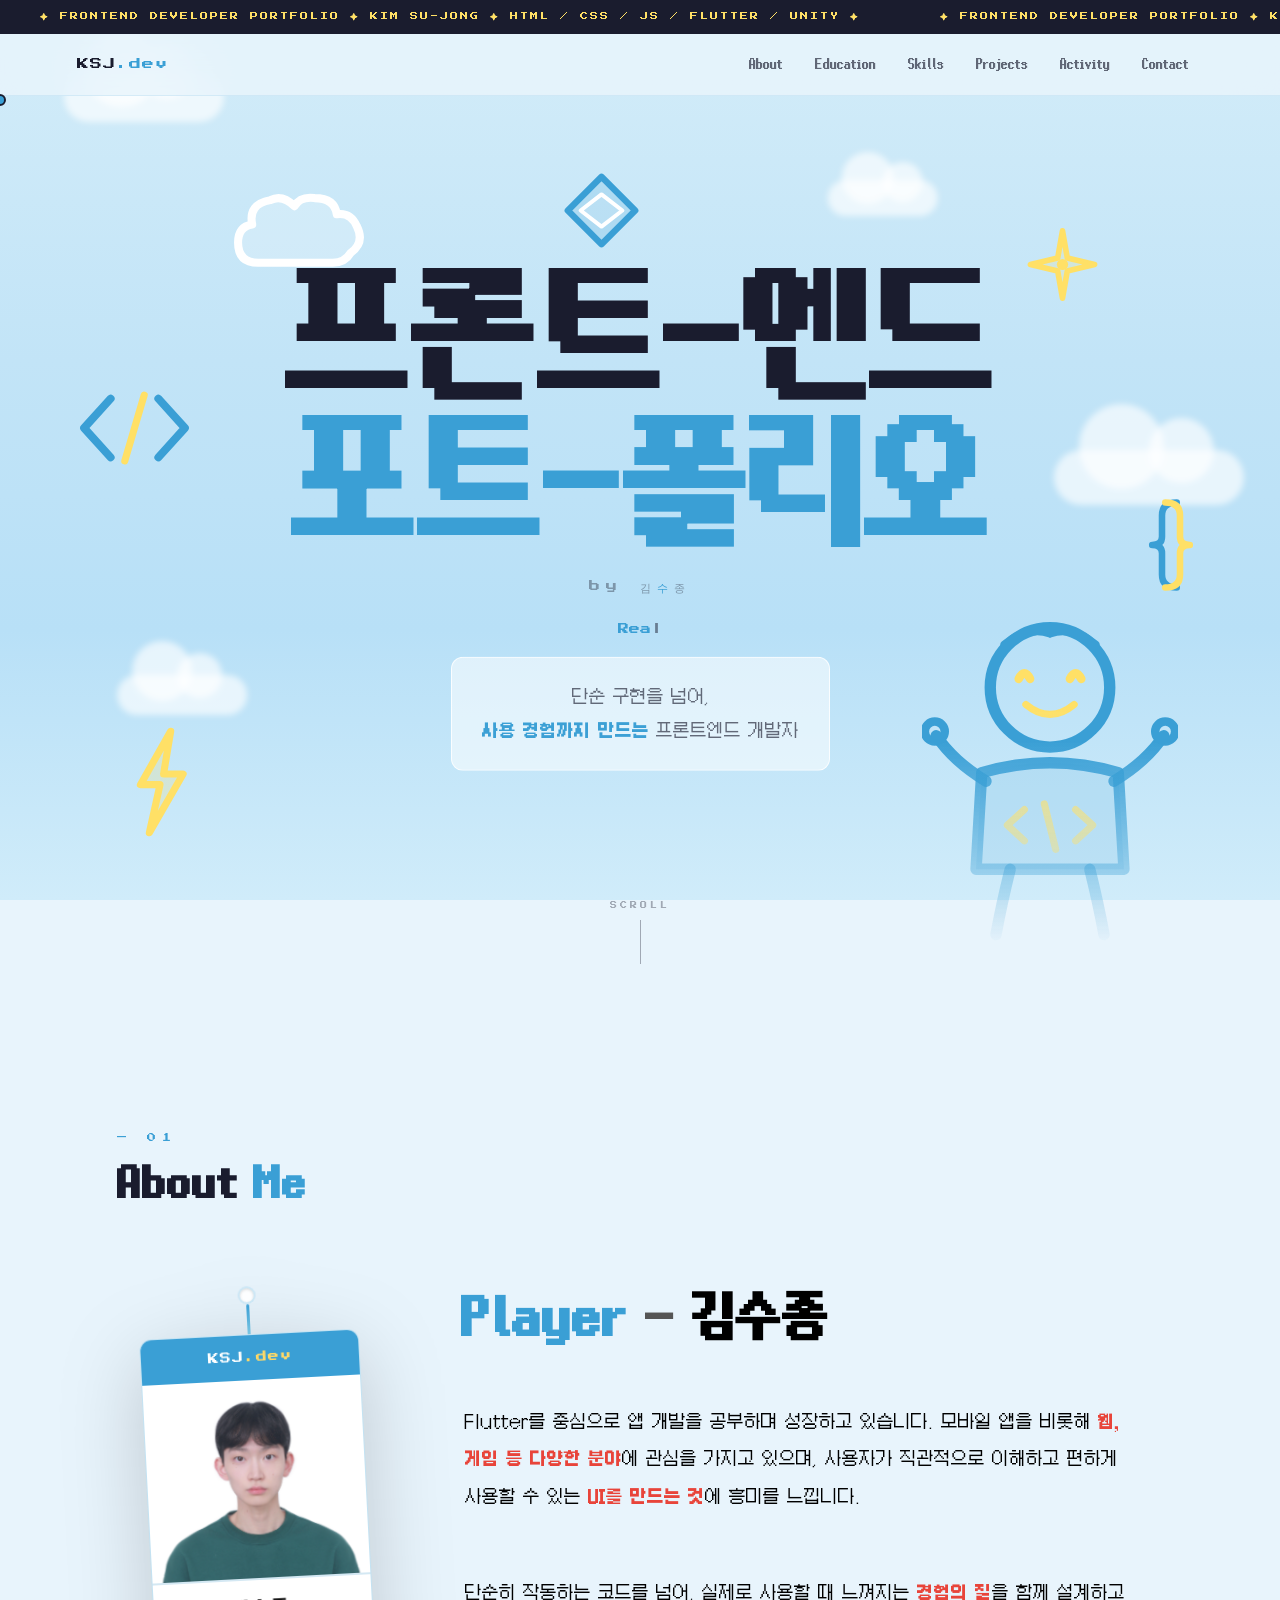
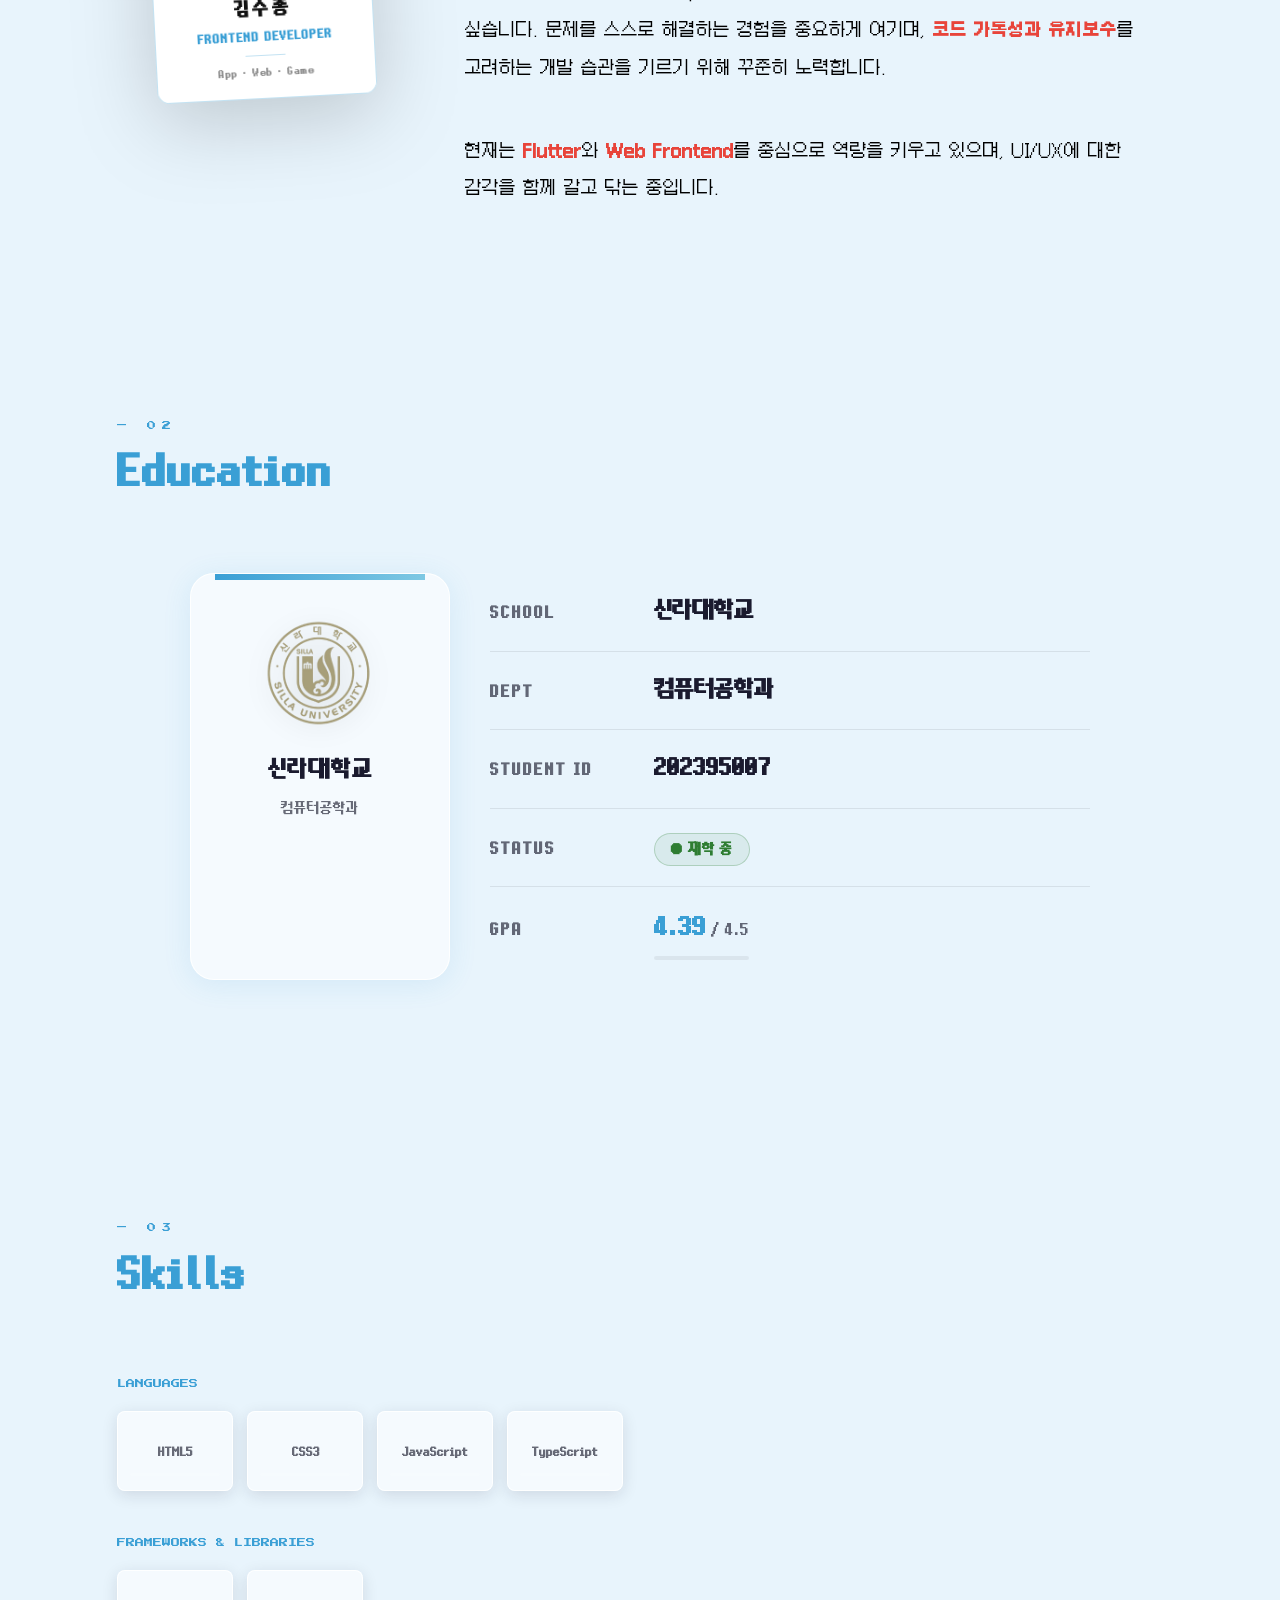
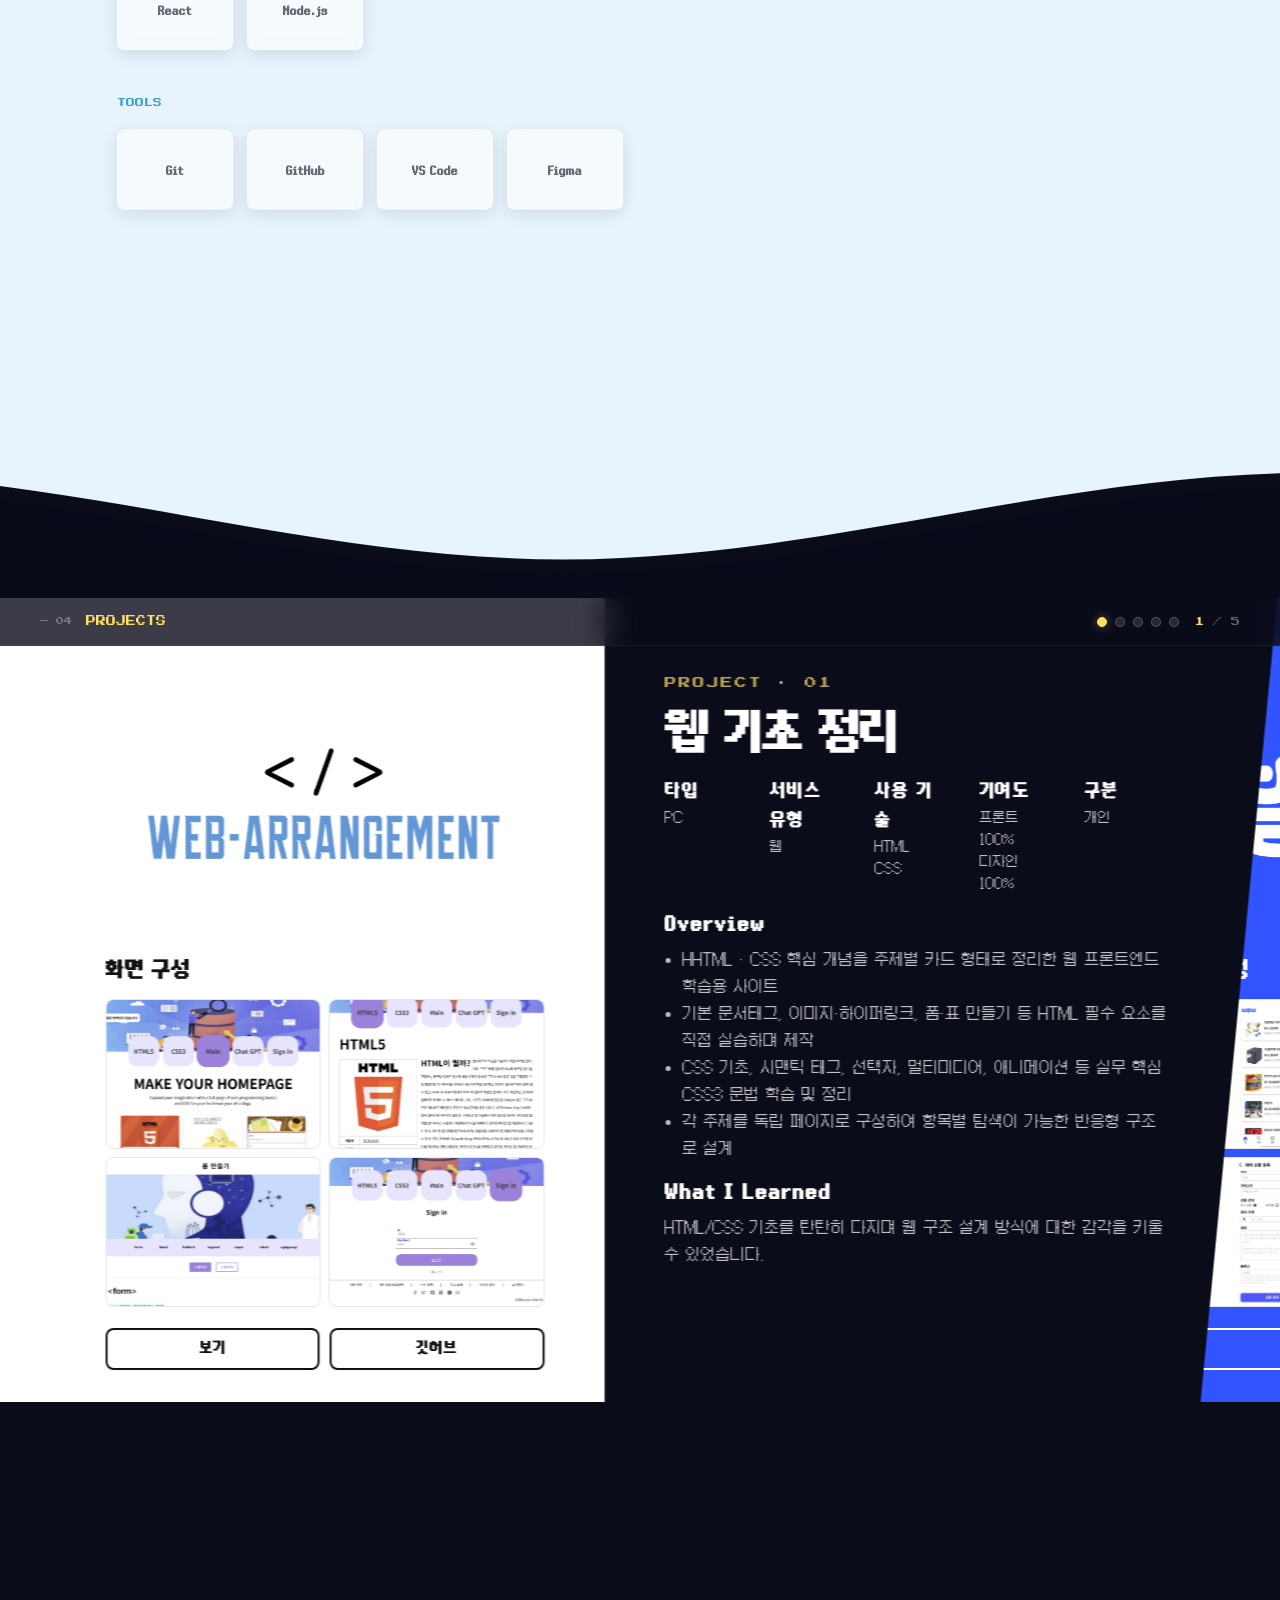
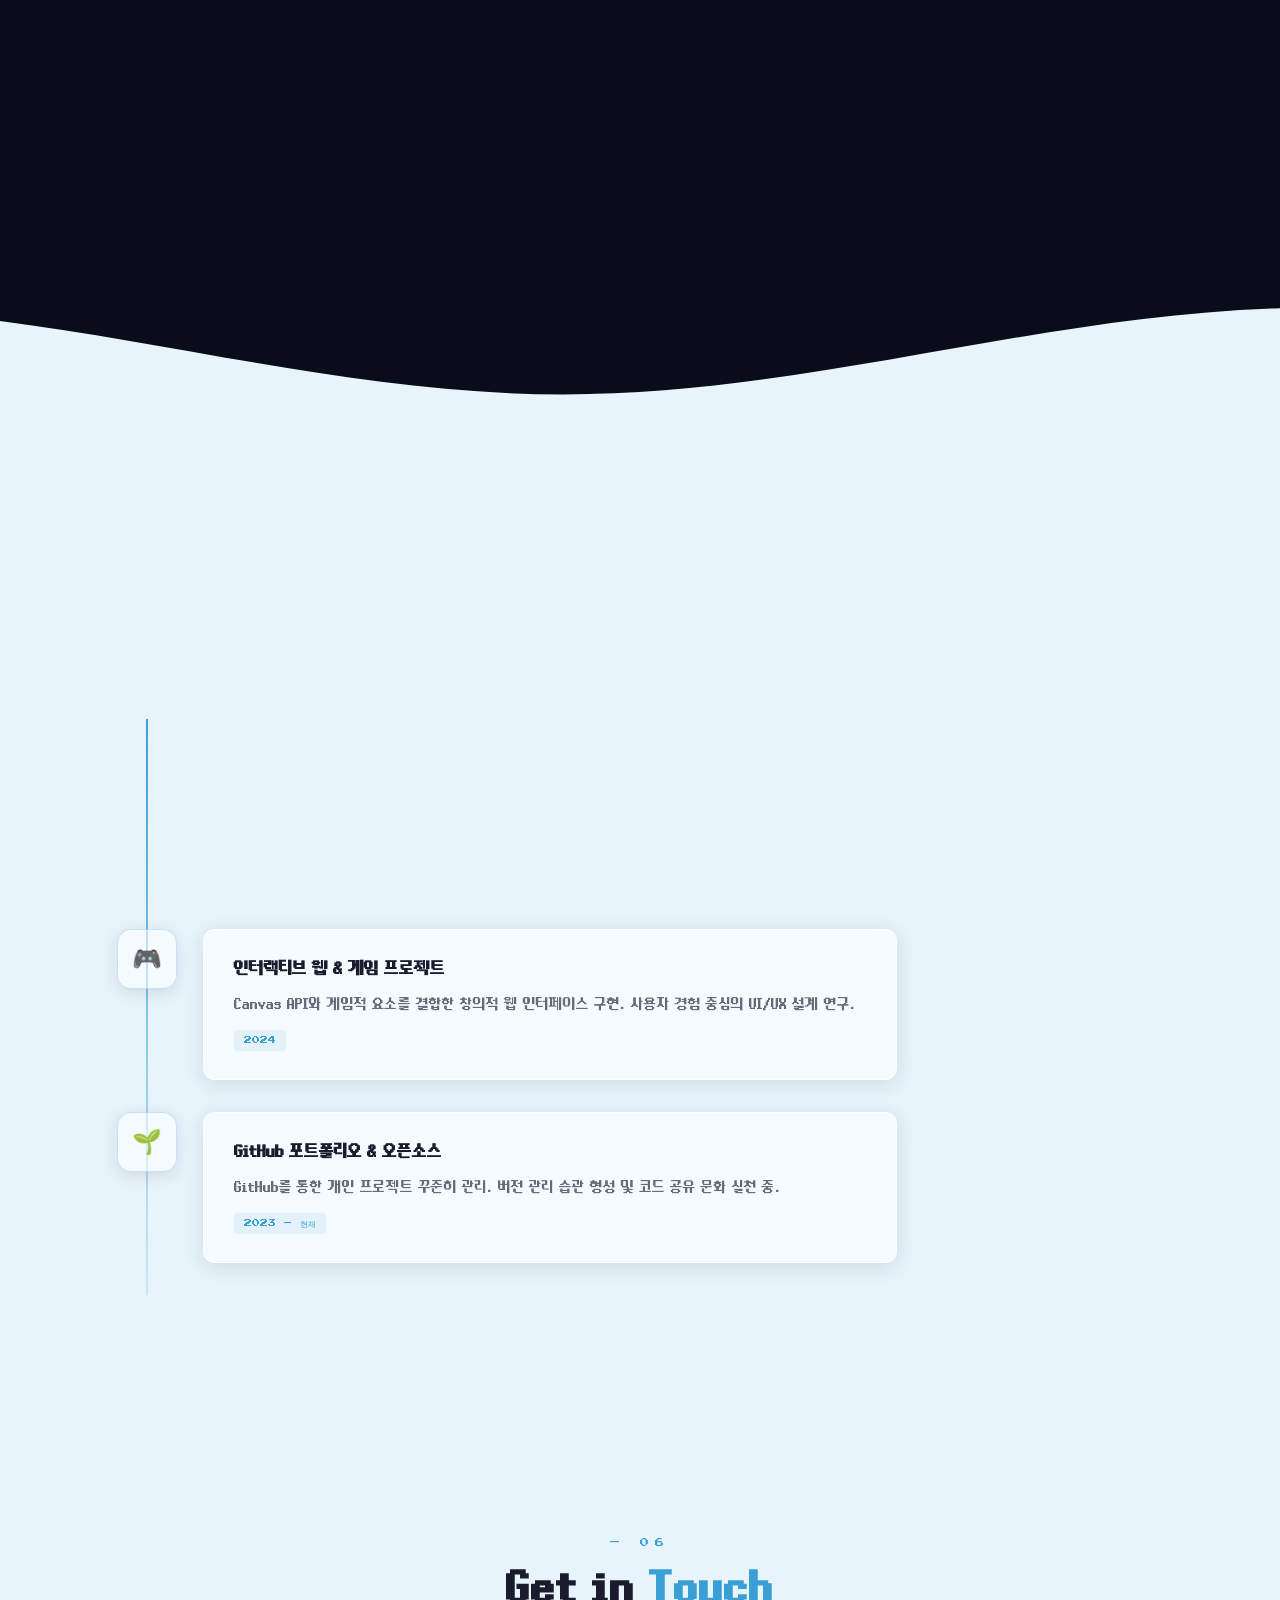
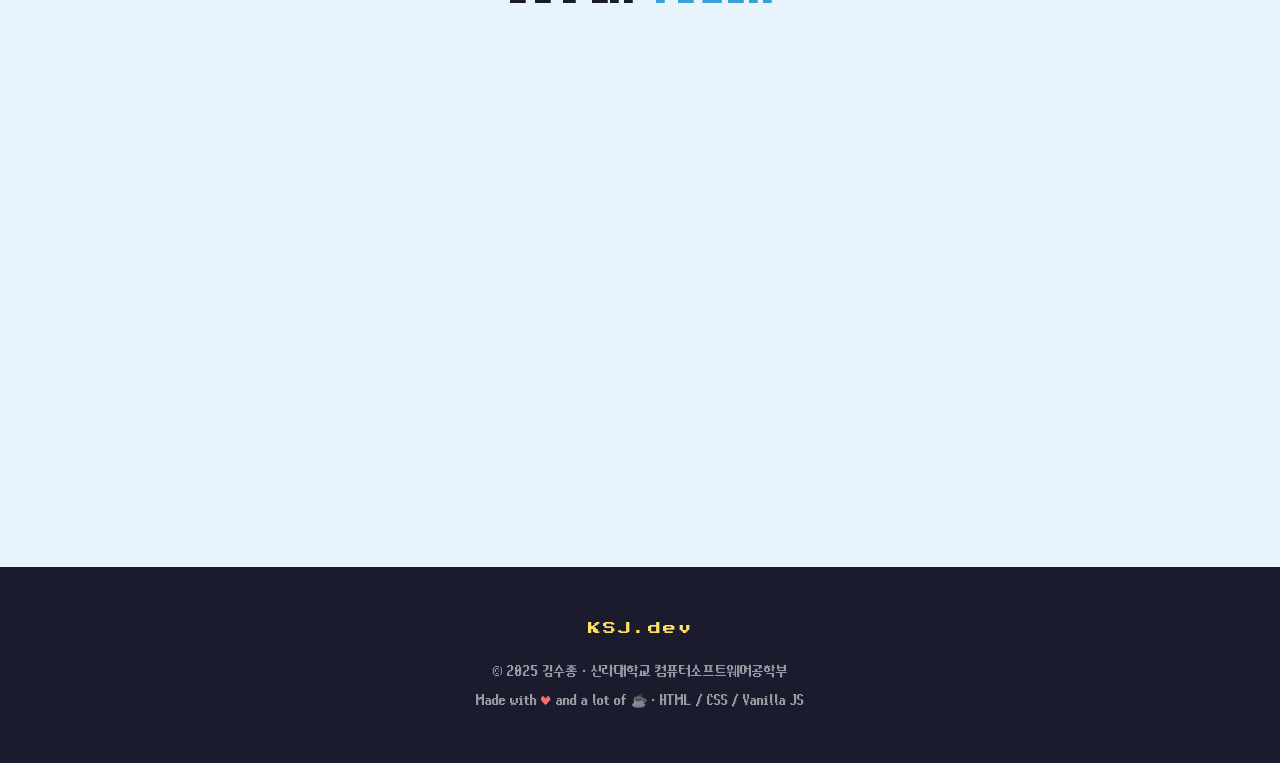
==== index.html @ f02e299d "[Fix] index.html이 파일 안에 있어서 링크로 안 들어가지던거 수정" ====
<!DOCTYPE html>
<html lang="ko">
<head>
  <meta charset="UTF-8">
  <meta name="viewport" content="width=device-width, initial-scale=1.0">
  <title>김수종 | Frontend Developer</title>
  <meta name="description" content="프론트엔드 개발자 김수종의 포트폴리오입니다.">
  <link rel="preconnect" href="https://fonts.googleapis.com">
  <link rel="preconnect" href="https://fonts.gstatic.com" crossorigin>
  <link href="https://fonts.googleapis.com/css2?family=Press+Start+2P&family=Noto+Sans+KR:wght@300;400;500;600;700&display=swap" rel="stylesheet">
  <link rel="stylesheet" href="https://cdn.jsdelivr.net/gh/devicons/devicon@v2.15.1/devicon.min.css">
  <link rel="stylesheet" href="../CSS/style.css">
</head>
<body>

<!-- Scroll progress bar -->
<div id="scroll-progress"></div>
<div id="cursor"></div>

<div class="sky-bg"></div>
<div class="clouds-layer">
  <div class="cloud c1" id="cl1"></div>
  <div class="cloud c2" id="cl2"></div>
  <div class="cloud c3" id="cl3"></div>
  <div class="cloud c4" id="cl4"></div>
</div>
<!-- 배경 전환 오버레이 : bgTransition.js 가 opacity 제어 -->
<div id="bg-overlay"></div>

<!-- ══════════════ MARQUEE ══════════════ -->
<div class="marquee-wrap">
  <div class="marquee-track">
    <span>✦ FRONTEND DEVELOPER PORTFOLIO ✦ KIM SU-JONG ✦ HTML / CSS / JS / FLUTTER / UNITY ✦</span>
    <span>✦ FRONTEND DEVELOPER PORTFOLIO ✦ KIM SU-JONG ✦ HTML / CSS / JS / FLUTTER / UNITY ✦</span>
    <span>✦ FRONTEND DEVELOPER PORTFOLIO ✦ KIM SU-JONG ✦ HTML / CSS / JS / FLUTTER / UNITY ✦</span>
    <span>✦ FRONTEND DEVELOPER PORTFOLIO ✦ KIM SU-JONG ✦ HTML / CSS / JS / FLUTTER / UNITY ✦</span>
  </div>
</div>

<!-- ══════════════ NAV ══════════════ -->
<nav>
  <a href="#hero" class="nav-logo">KSJ<em>.dev</em></a>
  <button class="nav-toggle" aria-label="메뉴 열기">
    <span></span><span></span><span></span>
  </button>
  <ul class="nav-links">
    <li><a href="#about">About</a></li>
    <li><a href="#education">Education</a></li>
    <li><a href="#skills">Skills</a></li>
    <li><a href="#projects-zone">Projects</a></li>
    <li><a href="#activity">Activity</a></li>
    <li><a href="#contact">Contact</a></li>
  </ul>
</nav>

<!-- ══════════════ HERO ══════════════ -->
<section id="hero">
  <canvas id="hero-particles"></canvas>
  <!-- ── 데코 캐릭터 + 파티클 ── -->
  <div class="hero-deco" aria-hidden="true">
    <img class="hd-char"  src="../images/hero/deco-char.svg" alt="">
    <img class="hd-p hd-p1" src="../images/hero/deco-p1.svg" alt="">
    <img class="hd-p hd-p2" src="../images/hero/deco-p2.svg" alt="">
    <img class="hd-p hd-p3" src="../images/hero/deco-p3.svg" alt="">
    <img class="hd-p hd-p4" src="../images/hero/deco-p4.svg" alt="">
    <img class="hd-p hd-p5" src="../images/hero/deco-p5.svg" alt="">
    <img class="hd-p hd-p6" src="../images/hero/deco-p6.svg" alt="">
  </div>
  <div class="container">
    <div class="hero-inner">

      <h1 class="hero-name reveal">프론트–엔드<br><span class="accent">포트–폴리오</span></h1>
      <p class="hero-author">by 김<span class="accent">수</span>종</p>
      <div class="hero-typing-wrap reveal">
        <span id="typed-text"></span><span class="typed-cursor">|</span>
      </div>
      <div class="hero-quote reveal">
        단순 구현을 넘어,<br>
        <span class="hi">사용 경험까지 만드는</span> 프론트엔드 개발자
      </div>
    </div>
  </div>
  <div class="scroll-hint">
    <span>SCROLL</span>
    <div class="scroll-line"></div>
  </div>
</section>

<!-- ══════════════ ABOUT ══════════════ -->
<section id="about">
  <div class="container">
    <p class="sec-label reveal">— 01</p>
    <h2 class="sec-title reveal">About <span class="accent">Me</span></h2>

    <div class="about-layout">

      <!-- 왼쪽: 사진 (스크롤 무빙) -->
      <div class="about-photo-col">
        <div class="about-photo-mover">
          <!-- 사원증 뼱지 프레임 -->
          <div class="id-card">
            <div class="id-card-lanyard">
              <div class="id-card-hole"></div>
              <div class="id-card-string"></div>
            </div>
            <div class="id-card-body">
              <div class="id-card-logo">
                <span class="id-card-logo-text">KSJ<span>.dev</span></span>
              </div>
              <div class="id-card-photo">
                <img src="../images/HeadShot.png" alt="김수종 증명사진" />
              </div>
              <div class="id-card-info">
                <p class="id-card-name">김수종</p>
                <p class="id-card-role">Frontend Developer</p>
                <div class="id-card-divider"></div>
                <p class="id-card-dept">App · Web · Game</p>
              </div>
            </div>
          </div>
        </div>
      </div>

      <!-- 오른쪽: 본문 -->
      <div class="about-content-col">

        <!-- Player 헤더 -->
        <h3 class="about-player-header reveal">
          <span class="about-player-blue">Player</span>
          <span class="about-player-sep"> - </span>
          <span class="about-player-name">김수종</span>
        </h3>

        <!-- 본문 블록들 -->
        <div class="about-block ab-b1 reveal">
          <p>Flutter를 중심으로 앱 개발을 공부하며 성장하고 있습니다.
          모바일 앱을 비롯해 <strong>웹, 게임 등 다양한 분야</strong>에
          관심을 가지고 있으며, 사용자가 직관적으로 이해하고
          편하게 사용할 수 있는 <strong>UI를 만드는 것</strong>에
          흥미를 느낍니다.</p>
        </div>

        <div class="about-block ab-b2 reveal">
          <p>단순히 작동하는 코드를 넘어,
          실제로 사용할 때 느껴지는 <strong>경험의 질</strong>을
          함께 설계하고 싶습니다. 문제를 스스로 해결하는 경험을
          중요하게 여기며, <strong>코드 가독성과 유지보수</strong>를
          고려하는 개발 습관을 기르기 위해 꾸준히 노력합니다.</p>
        </div>

        <div class="about-block ab-b3 reveal">
          <p>현재는 <strong>Flutter</strong>와 <strong>Web Frontend</strong>를
          중심으로 역량을 키우고 있으며,
          UI/UX에 대한 감각을 함께 갈고 닦는 중입니다.</p>
        </div>

      </div>

    </div><!-- /.about-layout -->

  </div>
</section>

<!-- ══════════════ EDUCATION ══════════════ -->
<section id="education">
  <div class="container">
    <p class="sec-label reveal">— 02</p>
    <h2 class="sec-title reveal"><span class="accent">Education</span></h2>

    <div class="edu-layout">
      <!-- 좌측: 학교 로고 박스 -->
      <div class="edu-logo-box">
        <img src="../images/sillaUniv.png" alt="신라대학교 로고" class="edu-logo-img" />
        <p class="edu-logo-name">신라대학교</p>
        <p class="edu-logo-dept">컴퓨터공학과</p>
      </div>

      <!-- 우측: 정보 행 -->
      <div class="edu-info-rows">
        <div class="edu-row">
          <span class="edu-row-label">SCHOOL</span>
          <span class="edu-row-value">신라대학교</span>
        </div>
        <div class="edu-row">
          <span class="edu-row-label">DEPT</span>
          <span class="edu-row-value">컴퓨터공학과</span>
        </div>
        <div class="edu-row">
          <span class="edu-row-label">STUDENT ID</span>
          <span class="edu-row-value">202395007</span>
        </div>
        <div class="edu-row">
          <span class="edu-row-label">STATUS</span>
          <span class="edu-row-value"><span class="edu-pill">● 재학 중</span></span>
        </div>
        <div class="edu-row">
          <span class="edu-row-label">GPA</span>
          <span class="edu-row-value">
            <strong class="edu-gpa-num">4.39</strong><span class="edu-gpa-max"> / 4.5</span>
            <div class="edu-gpa-bar"><div class="edu-gpa-fill"></div></div>
          </span>
        </div>
      </div>
    </div>

  </div>
</section>

<!-- ══════════════ SKILLS ══════════════ -->
<section id="skills">
  <div class="container">
    <p class="sec-label reveal">— 03</p>
    <h2 class="sec-title reveal"><span class="accent">Skills</span></h2>

    <div class="skill-group reveal">
      <div class="group-label">LANGUAGES</div>
      <div class="skill-row">
        <div class="sk">
          <div class="sk-tip">상급</div>
          <i class="devicon-html5-plain colored"></i>
          <span class="sk-name">HTML5</span>
          <div class="sk-bar"><div class="sk-fill" data-level="90"></div></div>
        </div>
        <div class="sk">
          <div class="sk-tip">상급</div>
          <i class="devicon-css3-plain colored"></i>
          <span class="sk-name">CSS3</span>
          <div class="sk-bar"><div class="sk-fill" data-level="85"></div></div>
        </div>
        <div class="sk">
          <div class="sk-tip">중급</div>
          <i class="devicon-javascript-plain colored"></i>
          <span class="sk-name">JavaScript</span>
          <div class="sk-bar"><div class="sk-fill" data-level="70"></div></div>
        </div>
        <div class="sk">
          <div class="sk-tip">입문</div>
          <i class="devicon-typescript-plain colored"></i>
          <span class="sk-name">TypeScript</span>
          <div class="sk-bar"><div class="sk-fill" data-level="35"></div></div>
        </div>
      </div>
    </div>

    <div class="skill-group reveal">
      <div class="group-label">FRAMEWORKS &amp; LIBRARIES</div>
      <div class="skill-row">
        <div class="sk">
          <div class="sk-tip">중급</div>
          <i class="devicon-react-original colored"></i>
          <span class="sk-name">React</span>
          <div class="sk-bar"><div class="sk-fill" data-level="65"></div></div>
        </div>
        <div class="sk">
          <div class="sk-tip">입문</div>
          <i class="devicon-nodejs-plain colored"></i>
          <span class="sk-name">Node.js</span>
          <div class="sk-bar"><div class="sk-fill" data-level="40"></div></div>
        </div>
      </div>
    </div>

    <div class="skill-group reveal">
      <div class="group-label">TOOLS</div>
      <div class="skill-row">
        <div class="sk">
          <div class="sk-tip">중급</div>
          <i class="devicon-git-plain colored"></i>
          <span class="sk-name">Git</span>
          <div class="sk-bar"><div class="sk-fill" data-level="70"></div></div>
        </div>
        <div class="sk">
          <div class="sk-tip">중급</div>
          <i class="devicon-github-original"></i>
          <span class="sk-name">GitHub</span>
          <div class="sk-bar"><div class="sk-fill" data-level="70"></div></div>
        </div>
        <div class="sk">
          <div class="sk-tip">중급</div>
          <i class="devicon-vscode-plain colored"></i>
          <span class="sk-name">VS Code</span>
          <div class="sk-bar"><div class="sk-fill" data-level="80"></div></div>
        </div>
        <div class="sk">
          <div class="sk-tip">입문</div>
          <i class="devicon-figma-plain colored"></i>
          <span class="sk-name">Figma</span>
          <div class="sk-bar"><div class="sk-fill" data-level="35"></div></div>
        </div>
      </div>
    </div>
    <p class="skill-note reveal">※ 아이콘에 마우스를 올리면 숙련도를 확인할 수 있습니다</p>
  </div>
</section>
<div class="ground"></div>
<div class="sky-fade"></div>

<!-- ── Wave Divider: into Projects ── -->
<div class="wave-divider wave-top" id="wave-top">
  <svg xmlns="http://www.w3.org/2000/svg" viewBox="0 24 150 28" preserveAspectRatio="none">
    <defs>
      <path id="gw-a" d="M-160 44c30 0 58-18 88-18s 58 18 88 18 58-18 88-18 58 18 88 18 v44h-352z"/>
    </defs>
    <g class="parallax">
      <use href="#gw-a" x="50" y="0"  fill="#0a0c1a"/>
      <use href="#gw-a" x="50" y="3"  fill="#0a0c1ad1"/>
      <use href="#gw-a" x="50" y="6"  fill="#0a0c1aa3"/>
    </g>
  </svg>
</div>

<!-- ══════════════ PROJECTS — PARALLAX HORIZONTAL SCROLL ══════════════ -->
<div id="projects-zone">
  <div id="projects-pin">
    <!-- Header -->
    <div class="proj-header">
      <div class="proj-header-left">
        <span class="proj-sec-label">— 04</span>
        <span>PROJECTS</span>
      </div>
      <div class="proj-progress-wrap">
        <div class="proj-progress-dots" id="proj-dots"></div>
        <span class="proj-count"><span id="pCurr">1</span> / 5</span>
      </div>
    </div>

    <!-- Card viewport (position:absolute cards inside) -->
    <div id="proj-cards">
      <!-- Cards injected by JS -->
    </div>

    <!-- Progress bar -->
    <div class="proj-bar-wrap"><div id="proj-bar"></div></div>

  </div>
</div>

<!-- ── Wave Divider: out of Projects ── -->
<div class="wave-divider wave-bottom" id="wave-bottom">
  <svg xmlns="http://www.w3.org/2000/svg" viewBox="0 24 150 28" preserveAspectRatio="none">
    <defs>
      <path id="gw-b" d="M-160 44c30 0 58-18 88-18s 58 18 88 18 58-18 88-18 58 18 88 18 v44h-352z"/>
    </defs>
    <g class="parallax">
      <use href="#gw-b" x="50" y="0"  fill="#e8f4fc"/>
      <use href="#gw-b" x="50" y="3"  fill="#e8f4fcd1"/>
      <use href="#gw-b" x="50" y="6"  fill="#e8f4fca3"/>
    </g>
  </svg>
</div>

<!-- ══════════════ ACTIVITY ══════════════ -->
<section id="activity">
  <div class="container">
    <p class="sec-label reveal">— 05</p>
    <h2 class="sec-title reveal"><span class="accent">Activity</span></h2>
    <div class="act-timeline">
      <div class="act-item">
        <div class="act-dot">💻</div>
        <div class="act-body tilt-card">
          <strong>웹 프론트엔드 개발 학습</strong>
          <p>HTML, CSS, JavaScript 기반 반응형 웹 개발 역량 강화. React 프레임워크 학습 및 실전 프로젝트 적용.</p>
          <span class="act-year">2023 – 2025</span>
        </div>
      </div>
      <div class="act-item">
        <div class="act-dot">🎮</div>
        <div class="act-body tilt-card">
          <strong>인터랙티브 웹 & 게임 프로젝트</strong>
          <p>Canvas API와 게임적 요소를 결합한 창의적 웹 인터페이스 구현. 사용자 경험 중심의 UI/UX 설계 연구.</p>
          <span class="act-year">2024</span>
        </div>
      </div>
      <div class="act-item">
        <div class="act-dot">🌱</div>
        <div class="act-body tilt-card">
          <strong>GitHub 포트폴리오 & 오픈소스</strong>
          <p>GitHub를 통한 개인 프로젝트 꾸준히 관리. 버전 관리 습관 형성 및 코드 공유 문화 실천 중.</p>
          <span class="act-year">2023 – 현재</span>
        </div>
      </div>
    </div>
  </div>
</section>

<!-- ══════════════ CONTACT ══════════════ -->
<section id="contact">
  <div class="container">
    <p class="sec-label reveal" style="text-align:center">— 06</p>
    <h2 class="sec-title reveal reveal-center">Get in <span class="accent">Touch</span></h2>
    <p class="contact-sub reveal">
      함께 일하고 싶으시거나 궁금한 점이 있다면<br>
      언제든지 편하게 연락 주세요!
    </p>
    <div class="contact-grid">
      <a href="mailto:20231023@silla.ac.kr" class="cc tilt-card reveal reveal-delay-1">
        <span class="cc-icon">📧</span>
        <span class="cc-label">EMAIL</span>
        <span class="cc-val">20231023@silla.ac.kr</span>
      </a>
      <a href="https://github.com/" target="_blank" rel="noopener noreferrer" class="cc tilt-card reveal reveal-delay-2">
        <span class="cc-icon">🐱</span>
        <span class="cc-label">GITHUB</span>
        <span class="cc-val">github.com/kimsujong</span>
      </a>
      <div class="cc tilt-card reveal reveal-delay-3">
        <span class="cc-icon">🏫</span>
        <span class="cc-label">SCHOOL</span>
        <span class="cc-val">신라대학교</span>
      </div>
    </div>
  </div>
</section>

<div class="ground"></div>
<footer>
  <div class="footer-logo">KSJ.dev</div>
  <p>© 2025 김수종 · 신라대학교 컴퓨터소프트웨어공학부</p>
  <p>Made with <span class="heart">♥</span> and a lot of ☕ · HTML / CSS / Vanilla JS</p>
</footer>

<!-- ==============================
     JavaScript Modules
     각 파일은 단일 책임만 가집니다.
     기능 수정 시 해당 모듈 파일만 열면 됩니다.
     ============================== -->
<!-- ── 애니메이션 라이브러리 (GSAP + ScrollTrigger) ── -->
<script src="https://cdn.jsdelivr.net/npm/gsap@3.12.5/dist/gsap.min.js"></script>
<script src="https://cdn.jsdelivr.net/npm/gsap@3.12.5/dist/ScrollTrigger.min.js"></script>
<!-- ── 커스텀 모듈 ── -->
<script src="../JavaScript/modules/scrollProgress.js"></script>
<script src="../JavaScript/modules/cursor.js"></script>
<script src="../JavaScript/modules/clouds.js"></script>
<script src="../JavaScript/modules/particles.js"></script>
<script src="../JavaScript/modules/typing.js"></script>
<script src="../JavaScript/modules/heroCharAnim.js"></script>
<script src="../JavaScript/modules/heroDecoAnim.js"></script>
<script src="../JavaScript/modules/reveal.js"></script>
<script src="../JavaScript/modules/tilt.js"></script>
<script src="../JavaScript/modules/counters.js"></script>
<script src="../JavaScript/modules/skillBars.js"></script>
<script src="../JavaScript/modules/navigation.js"></script>
<script src="../JavaScript/modules/mobileNav.js"></script>
<script src="../JavaScript/modules/projects.js"></script>
<!-- bgTransition disabled: wave dividers handle section separation -->
<script src="../JavaScript/modules/activityReveal.js"></script>
<script src="../JavaScript/modules/aboutAnim.js"></script>
</body>
</html>
---- CSS/style.css ----
﻿/* ===================================================
   style.css  |  CSS Entry Point
   Each partial handles ONE visual responsibility.
   To edit styles, open the corresponding file in partials/
=================================================== */

/* 1. CSS Variables & Global Reset */
@import url('./partials/_variables.css');

/* 2. UI Feedback (Scroll Progress Bar, Cursor) */
@import url('./partials/_cursor.css');

/* 3. Background (Sky, Clouds) */
@import url('./partials/_background.css');

/* 4. Marquee Banner */
@import url('./partials/_marquee.css');

/* 5. Navigation */
@import url('./partials/_navigation.css');

/* 6. Shared Utilities (Container, Reveal, Ground, Sky-fade) */
@import url('./partials/_utilities.css');

/* --- Section Styles --- */

/* 7. Hero */
@import url('./partials/_hero.css');

/* 8. About */
@import url('./partials/_about.css');

/* 9. Education */
@import url('./partials/_education.css');

/* 10. Skills */
@import url('./partials/_skills.css');

/* 11. Projects - Clothesline Horizontal Scroll */
@import url('./partials/_projects.css');

/* 11b. Wave Dividers */
@import url('./partials/_waves.css');

/* 12. Activity */
@import url('./partials/_activity.css');

/* 13. Contact */
@import url('./partials/_contact.css');

/* 14. Footer */
@import url('./partials/_footer.css');

/* 15. Responsive Media Queries (always last) */
@import url('./partials/_responsive.css');
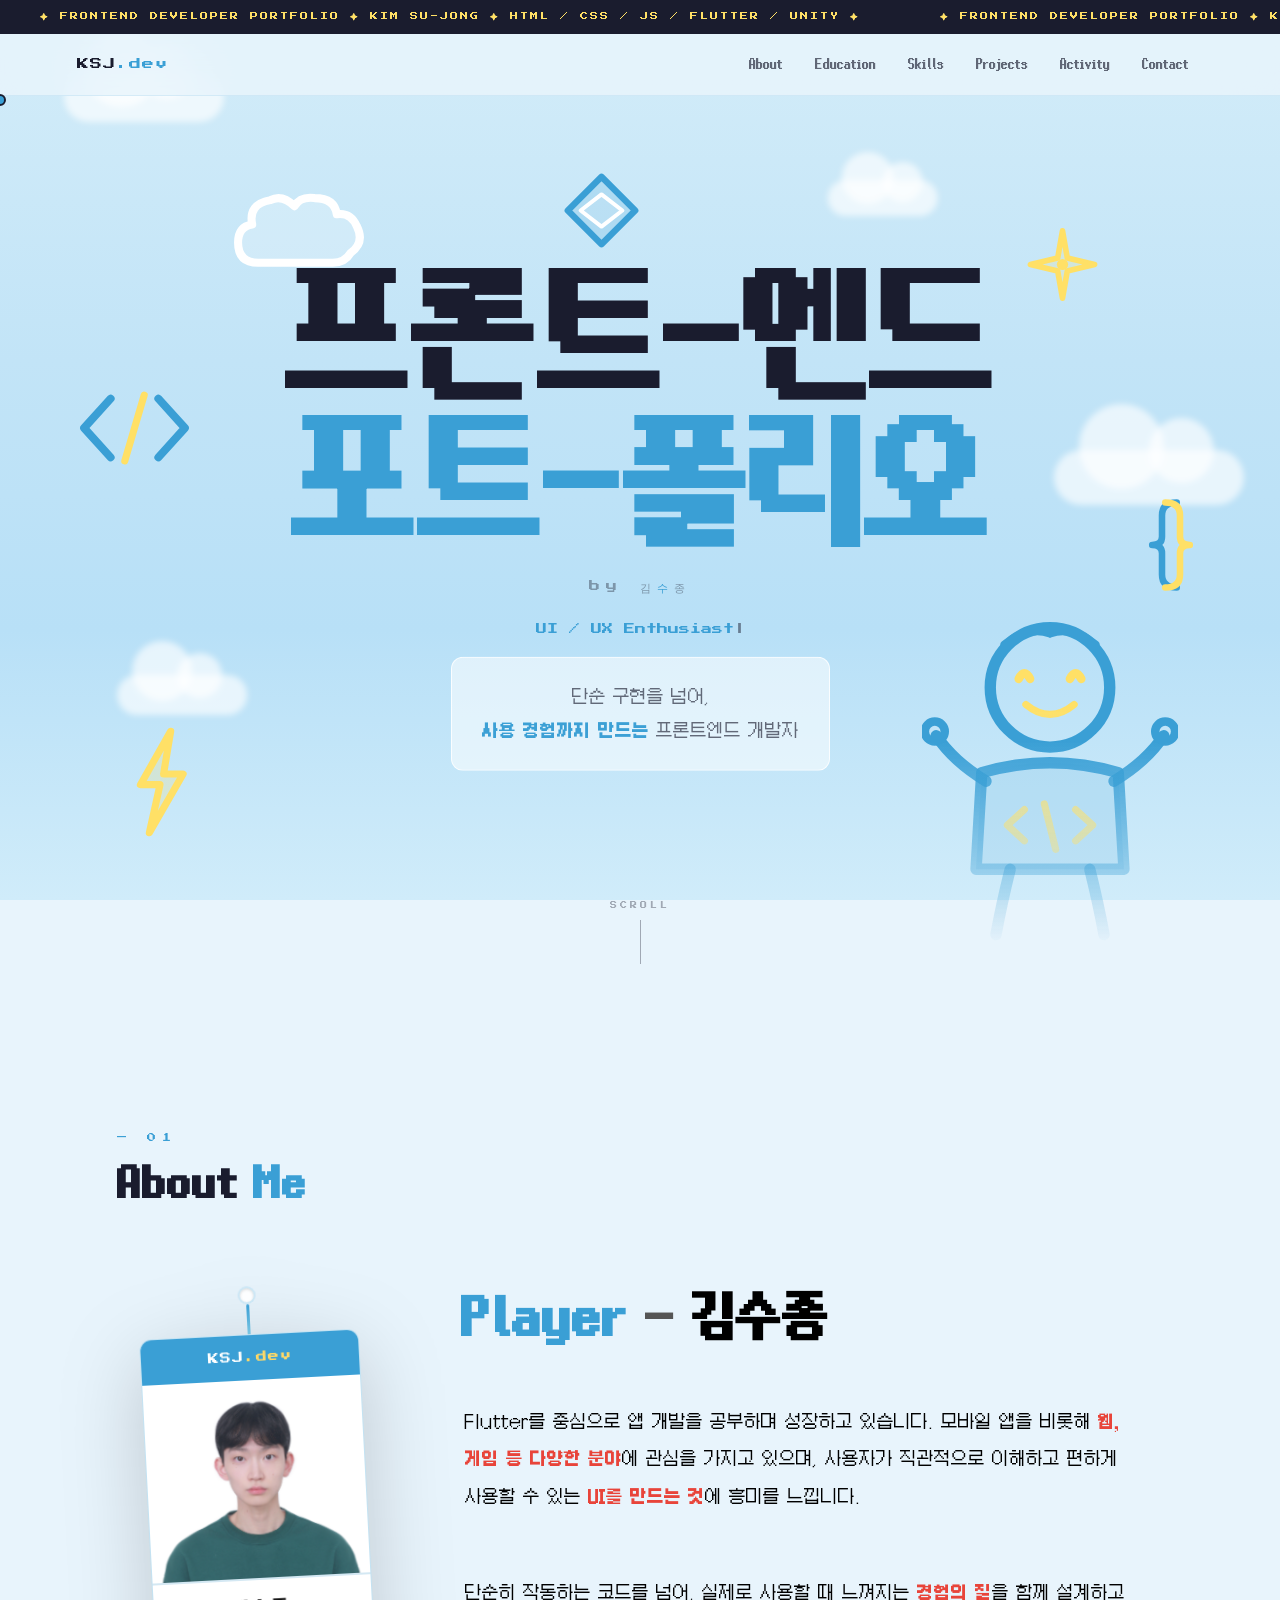
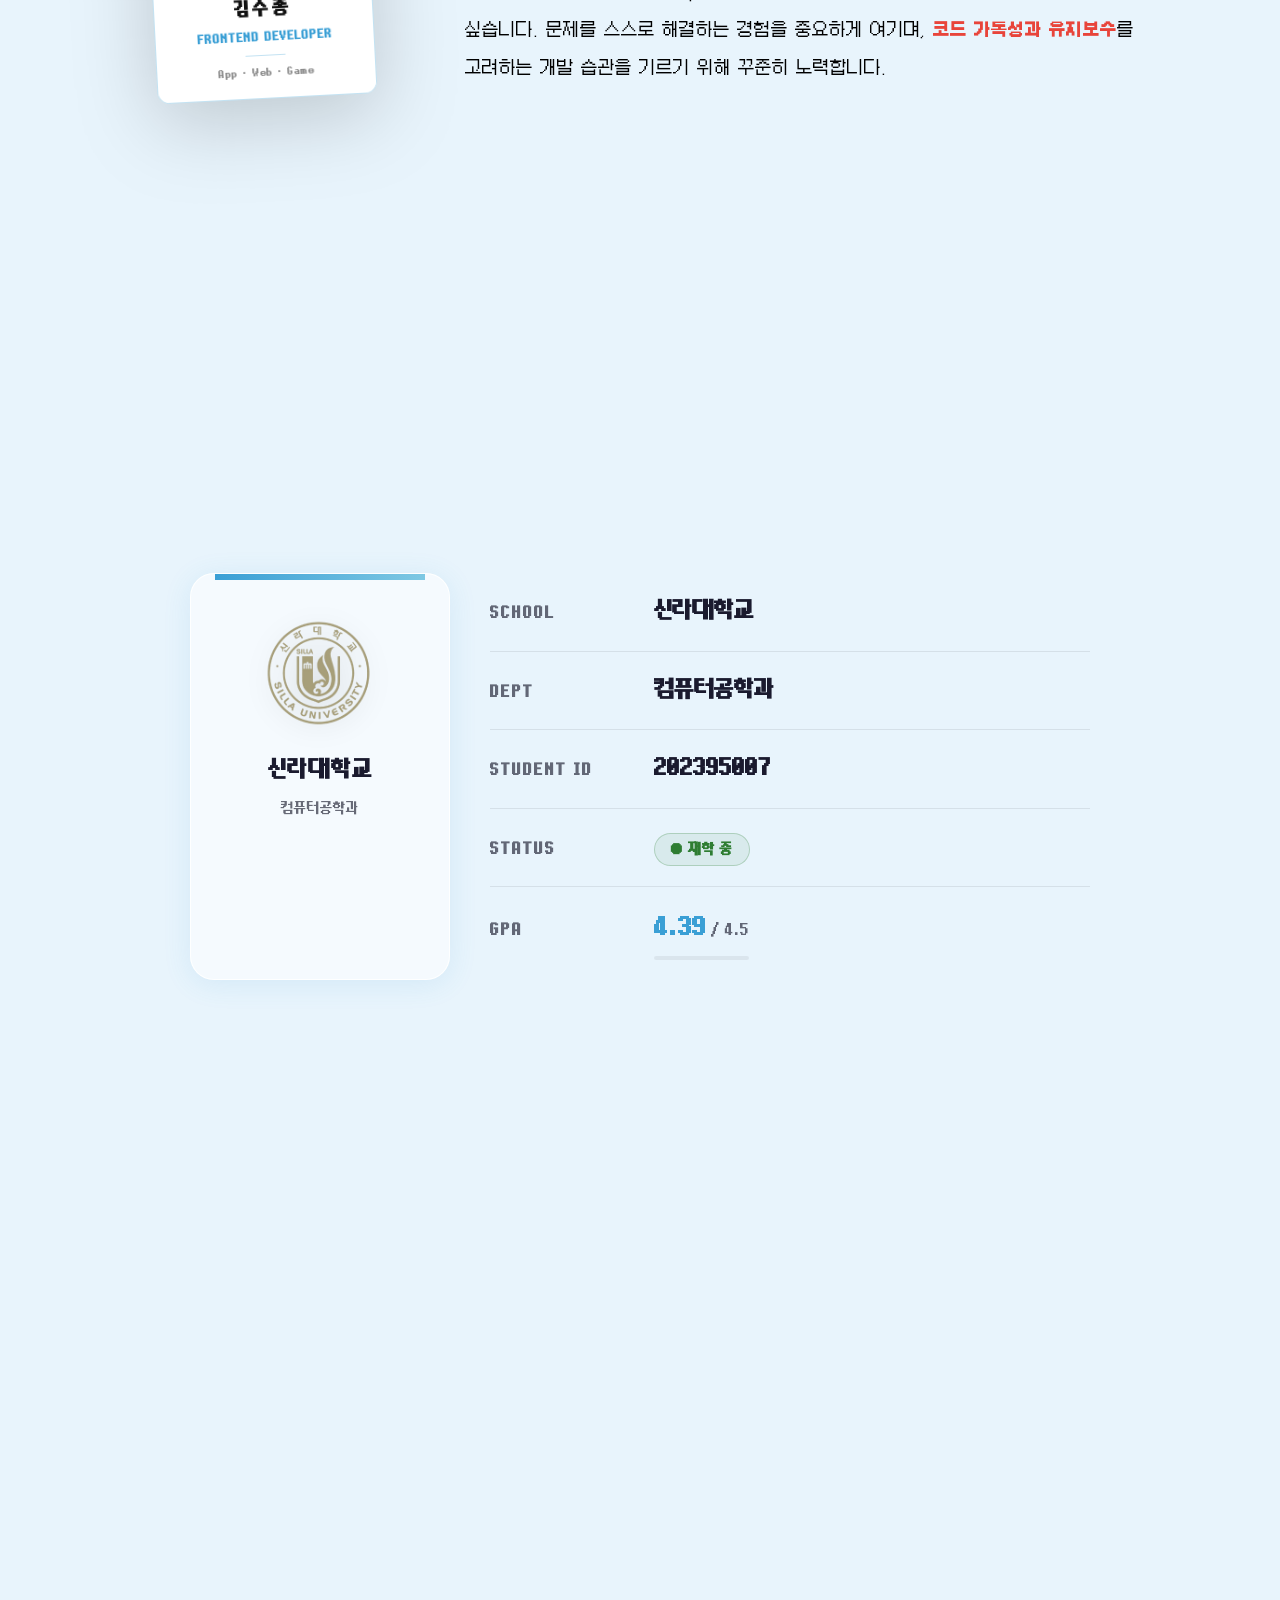
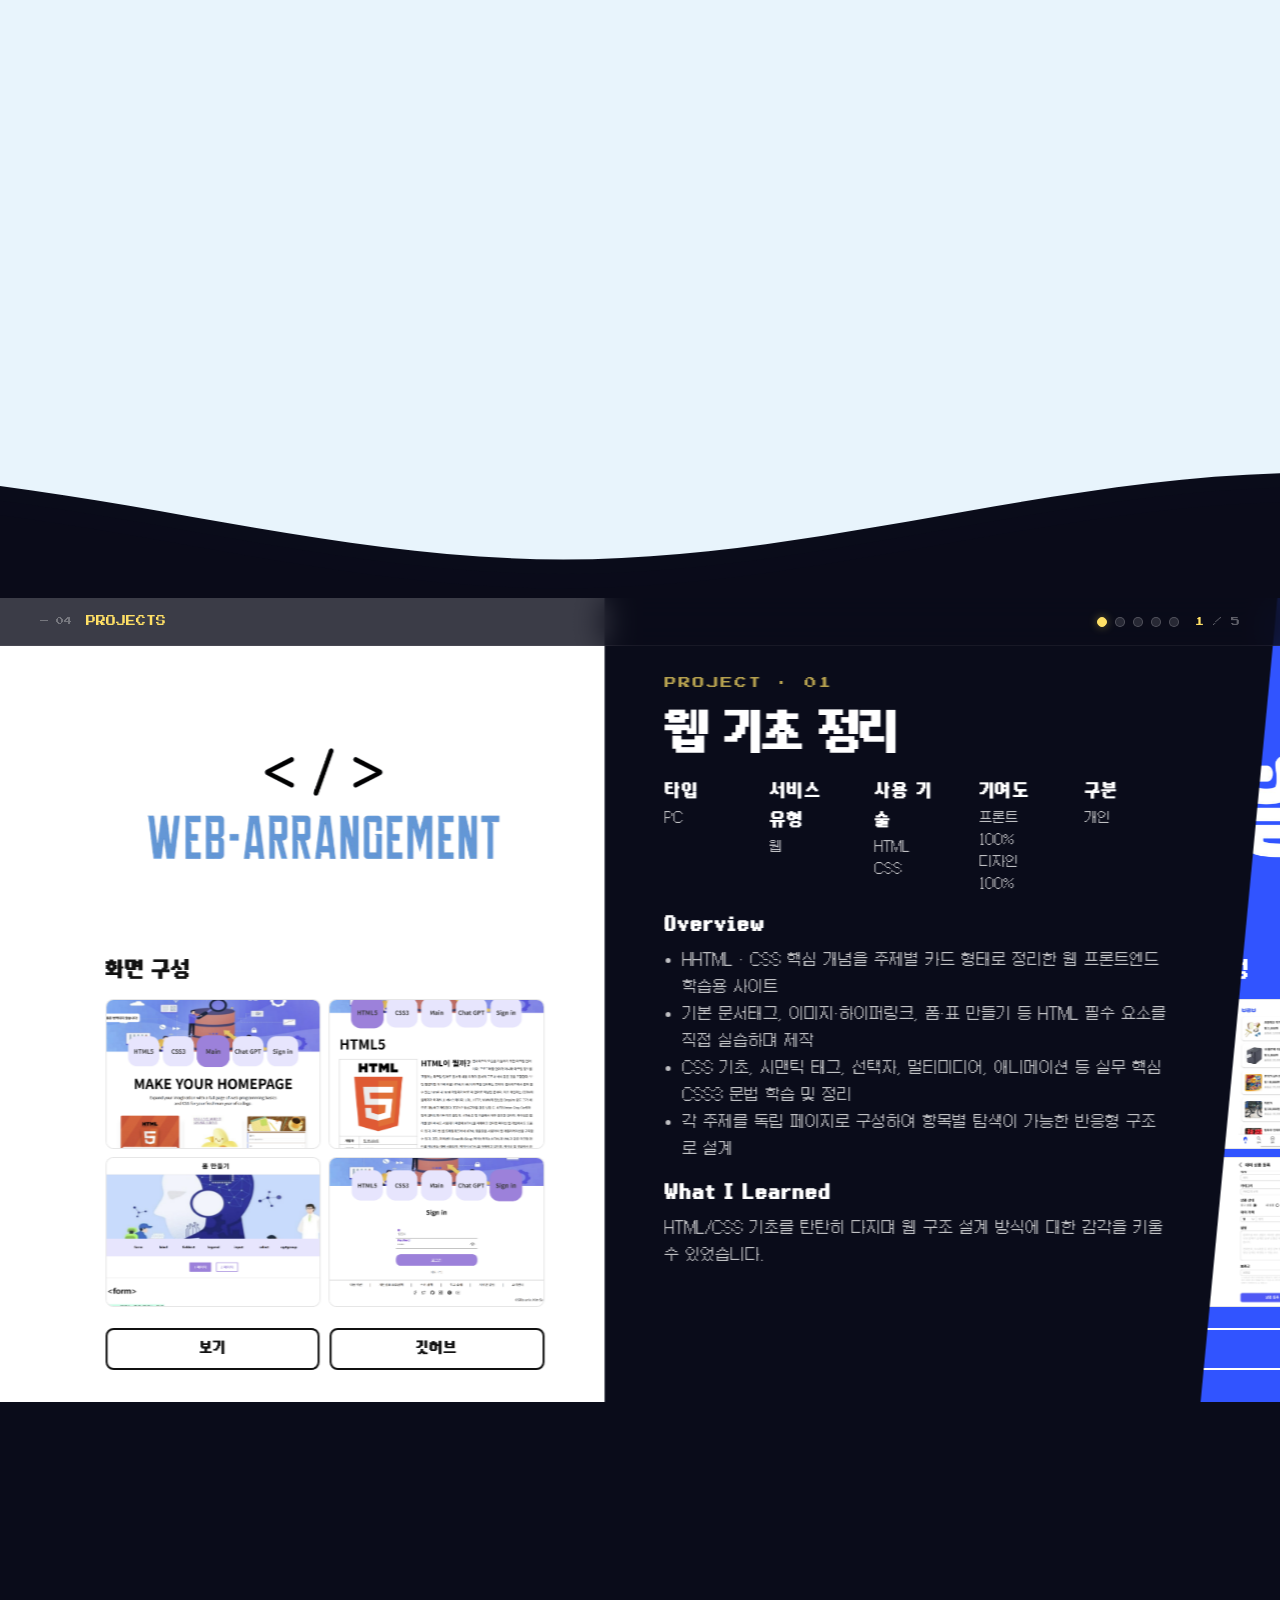
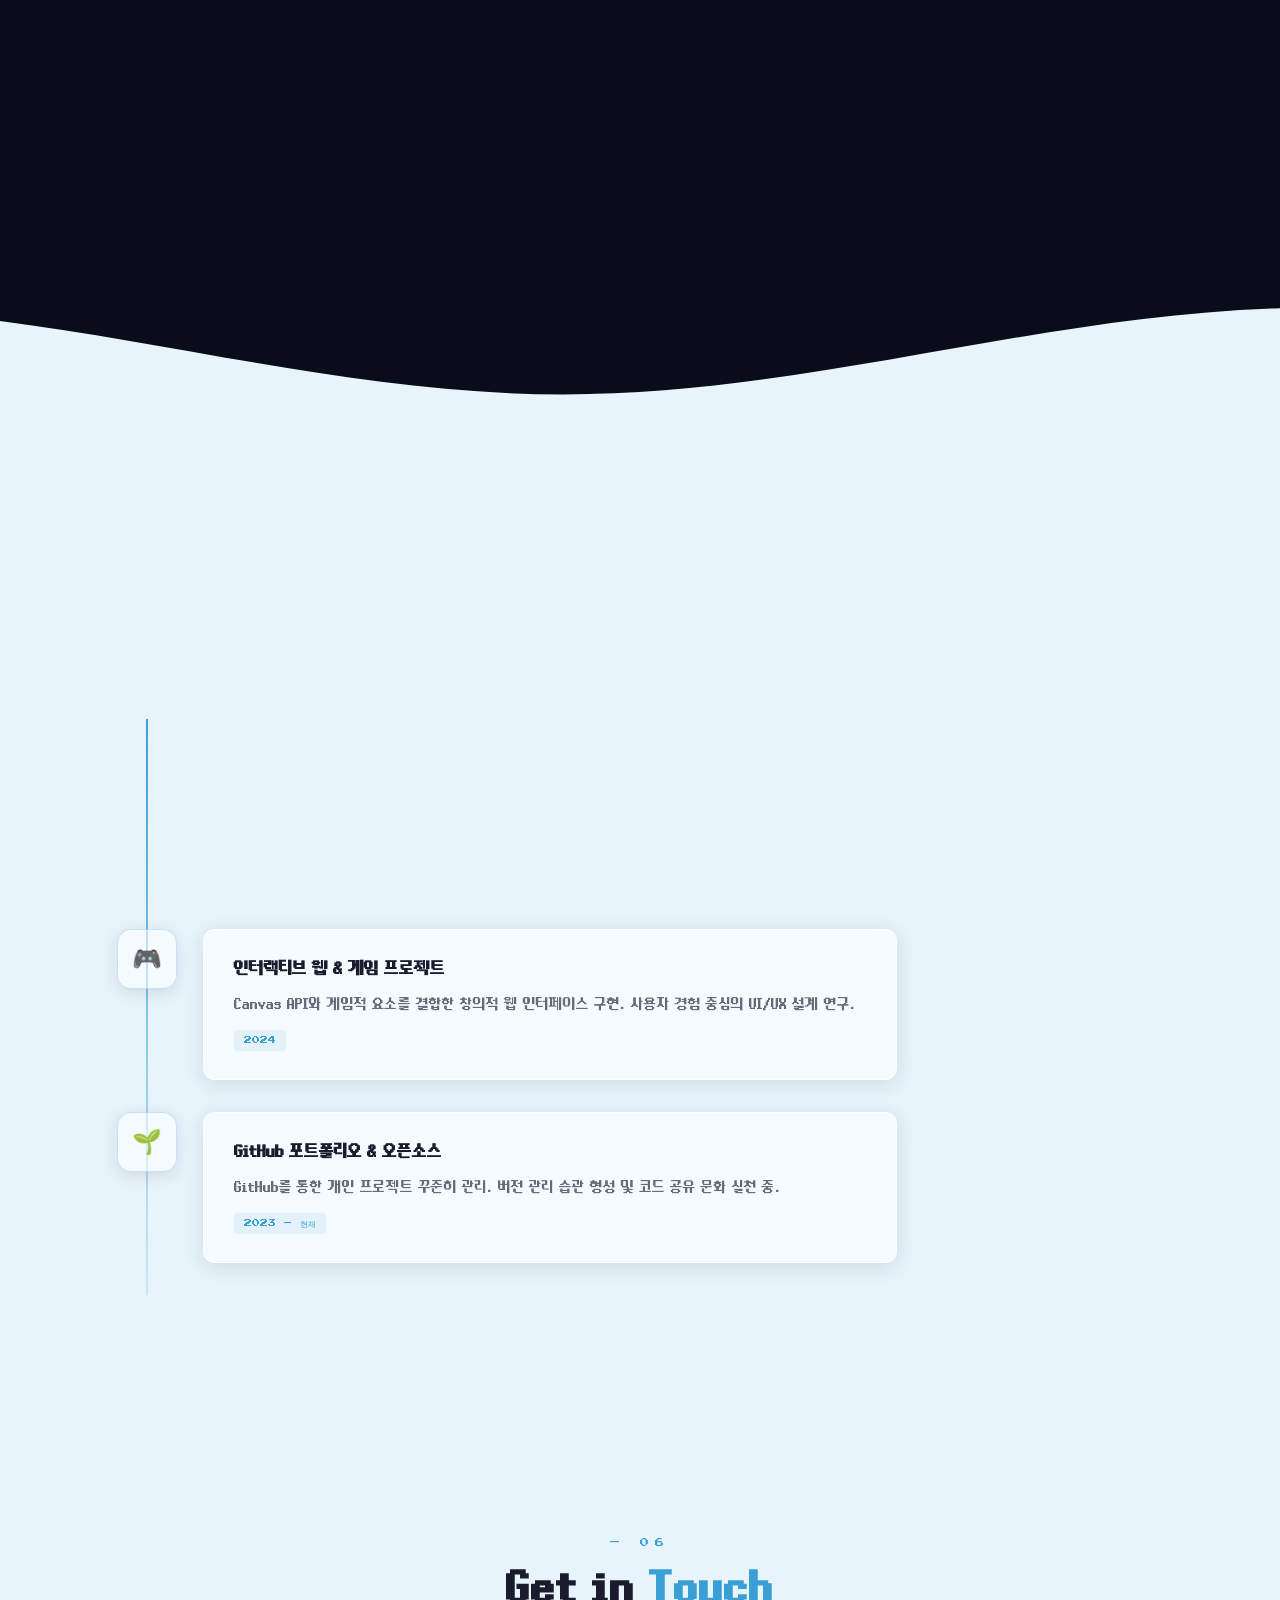
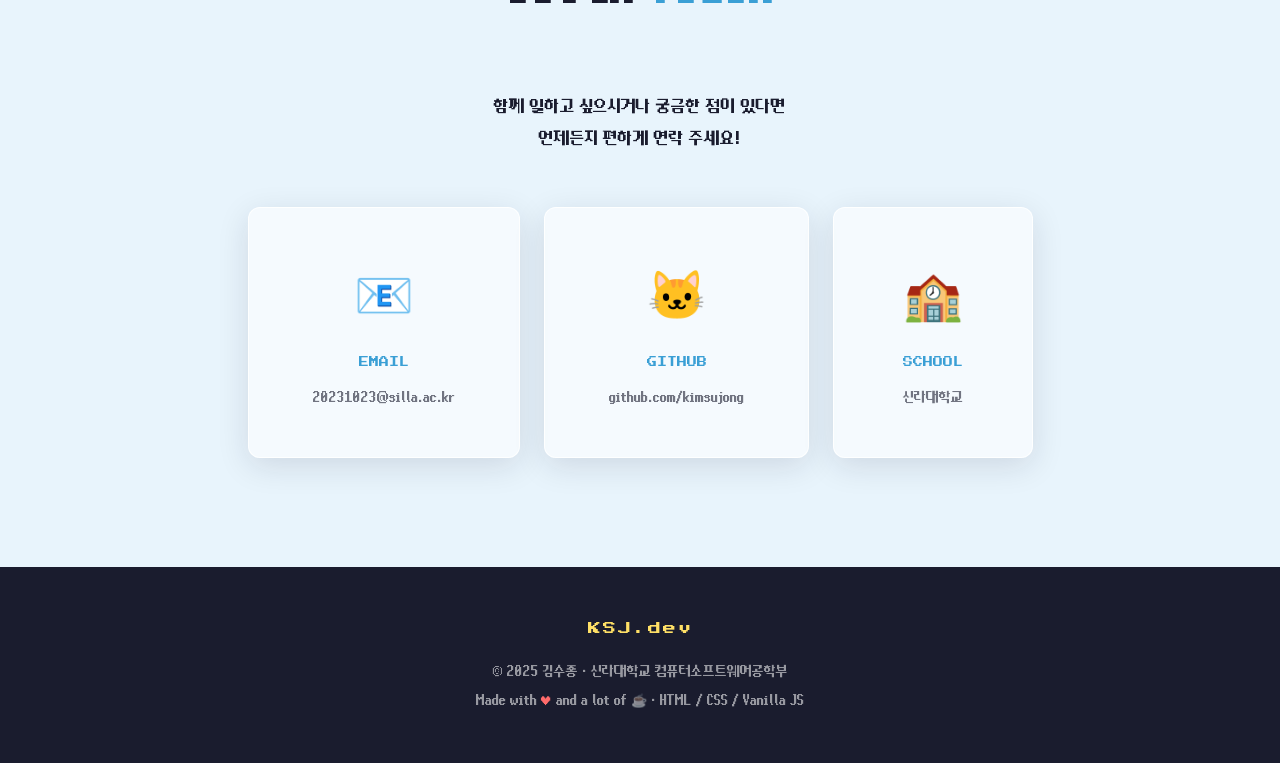
==== commit ad6c8bc1: "[Feat] Html 경로 설정 다시함" ====
--- a/index.html
+++ b/index.html
@@ -9,7 +9,7 @@
   <link rel="preconnect" href="https://fonts.gstatic.com" crossorigin>
   <link href="https://fonts.googleapis.com/css2?family=Press+Start+2P&family=Noto+Sans+KR:wght@300;400;500;600;700&display=swap" rel="stylesheet">
   <link rel="stylesheet" href="https://cdn.jsdelivr.net/gh/devicons/devicon@v2.15.1/devicon.min.css">
-  <link rel="stylesheet" href="../CSS/style.css">
+  <link rel="stylesheet" href="CSS/style.css">
 </head>
 <body>
 
@@ -58,13 +58,13 @@
   <canvas id="hero-particles"></canvas>
   <!-- ── 데코 캐릭터 + 파티클 ── -->
   <div class="hero-deco" aria-hidden="true">
-    <img class="hd-char"  src="../images/hero/deco-char.svg" alt="">
-    <img class="hd-p hd-p1" src="../images/hero/deco-p1.svg" alt="">
-    <img class="hd-p hd-p2" src="../images/hero/deco-p2.svg" alt="">
-    <img class="hd-p hd-p3" src="../images/hero/deco-p3.svg" alt="">
-    <img class="hd-p hd-p4" src="../images/hero/deco-p4.svg" alt="">
-    <img class="hd-p hd-p5" src="../images/hero/deco-p5.svg" alt="">
-    <img class="hd-p hd-p6" src="../images/hero/deco-p6.svg" alt="">
+    <img class="hd-char"  src="images/hero/deco-char.svg" alt="">
+    <img class="hd-p hd-p1" src="images/hero/deco-p1.svg" alt="">
+    <img class="hd-p hd-p2" src="images/hero/deco-p2.svg" alt="">
+    <img class="hd-p hd-p3" src="images/hero/deco-p3.svg" alt="">
+    <img class="hd-p hd-p4" src="images/hero/deco-p4.svg" alt="">
+    <img class="hd-p hd-p5" src="images/hero/deco-p5.svg" alt="">
+    <img class="hd-p hd-p6" src="images/hero/deco-p6.svg" alt="">
   </div>
   <div class="container">
     <div class="hero-inner">
@@ -108,7 +108,7 @@
                 <span class="id-card-logo-text">KSJ<span>.dev</span></span>
               </div>
               <div class="id-card-photo">
-                <img src="../images/HeadShot.png" alt="김수종 증명사진" />
+                <img src="images/HeadShot.png" alt="김수종 증명사진" />
               </div>
               <div class="id-card-info">
                 <p class="id-card-name">김수종</p>
@@ -170,7 +170,7 @@
     <div class="edu-layout">
       <!-- 좌측: 학교 로고 박스 -->
       <div class="edu-logo-box">
-        <img src="../images/sillaUniv.png" alt="신라대학교 로고" class="edu-logo-img" />
+        <img src="images/sillaUniv.png" alt="신라대학교 로고" class="edu-logo-img" />
         <p class="edu-logo-name">신라대학교</p>
         <p class="edu-logo-dept">컴퓨터공학과</p>
       </div>
@@ -428,22 +428,22 @@
 <script src="https://cdn.jsdelivr.net/npm/gsap@3.12.5/dist/gsap.min.js"></script>
 <script src="https://cdn.jsdelivr.net/npm/gsap@3.12.5/dist/ScrollTrigger.min.js"></script>
 <!-- ── 커스텀 모듈 ── -->
-<script src="../JavaScript/modules/scrollProgress.js"></script>
-<script src="../JavaScript/modules/cursor.js"></script>
-<script src="../JavaScript/modules/clouds.js"></script>
-<script src="../JavaScript/modules/particles.js"></script>
-<script src="../JavaScript/modules/typing.js"></script>
-<script src="../JavaScript/modules/heroCharAnim.js"></script>
-<script src="../JavaScript/modules/heroDecoAnim.js"></script>
-<script src="../JavaScript/modules/reveal.js"></script>
-<script src="../JavaScript/modules/tilt.js"></script>
-<script src="../JavaScript/modules/counters.js"></script>
-<script src="../JavaScript/modules/skillBars.js"></script>
-<script src="../JavaScript/modules/navigation.js"></script>
-<script src="../JavaScript/modules/mobileNav.js"></script>
-<script src="../JavaScript/modules/projects.js"></script>
+<script src="JavaScript/modules/scrollProgress.js"></script>
+<script src="JavaScript/modules/cursor.js"></script>
+<script src="JavaScript/modules/clouds.js"></script>
+<script src="JavaScript/modules/particles.js"></script>
+<script src="JavaScript/modules/typing.js"></script>
+<script src="JavaScript/modules/heroCharAnim.js"></script>
+<script src="JavaScript/modules/heroDecoAnim.js"></script>
+<script src="JavaScript/modules/reveal.js"></script>
+<script src="JavaScript/modules/tilt.js"></script>
+<script src="JavaScript/modules/counters.js"></script>
+<script src="JavaScript/modules/skillBars.js"></script>
+<script src="JavaScript/modules/navigation.js"></script>
+<script src="JavaScript/modules/mobileNav.js"></script>
+<script src="JavaScript/modules/projects.js"></script>
 <!-- bgTransition disabled: wave dividers handle section separation -->
-<script src="../JavaScript/modules/activityReveal.js"></script>
-<script src="../JavaScript/modules/aboutAnim.js"></script>
+<script src="JavaScript/modules/activityReveal.js"></script>
+<script src="JavaScript/modules/aboutAnim.js"></script>
 </body>
 </html>
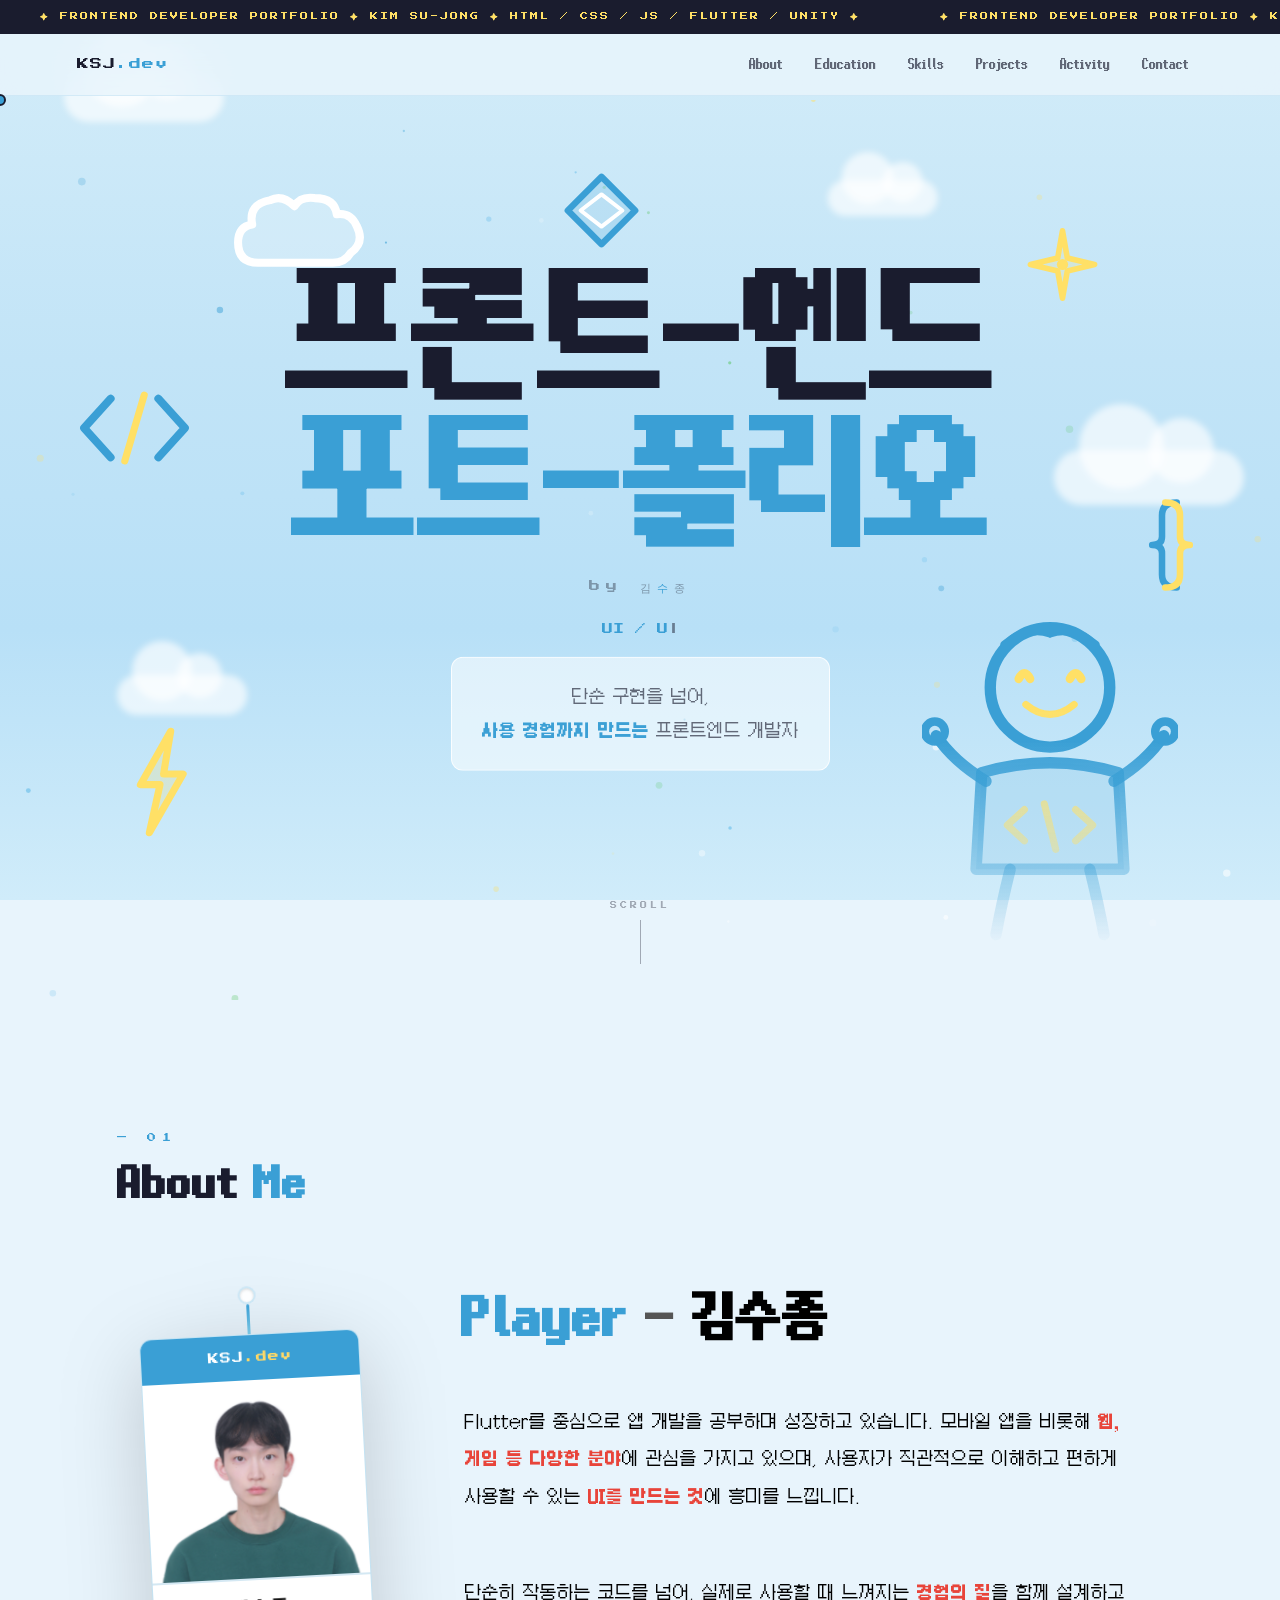
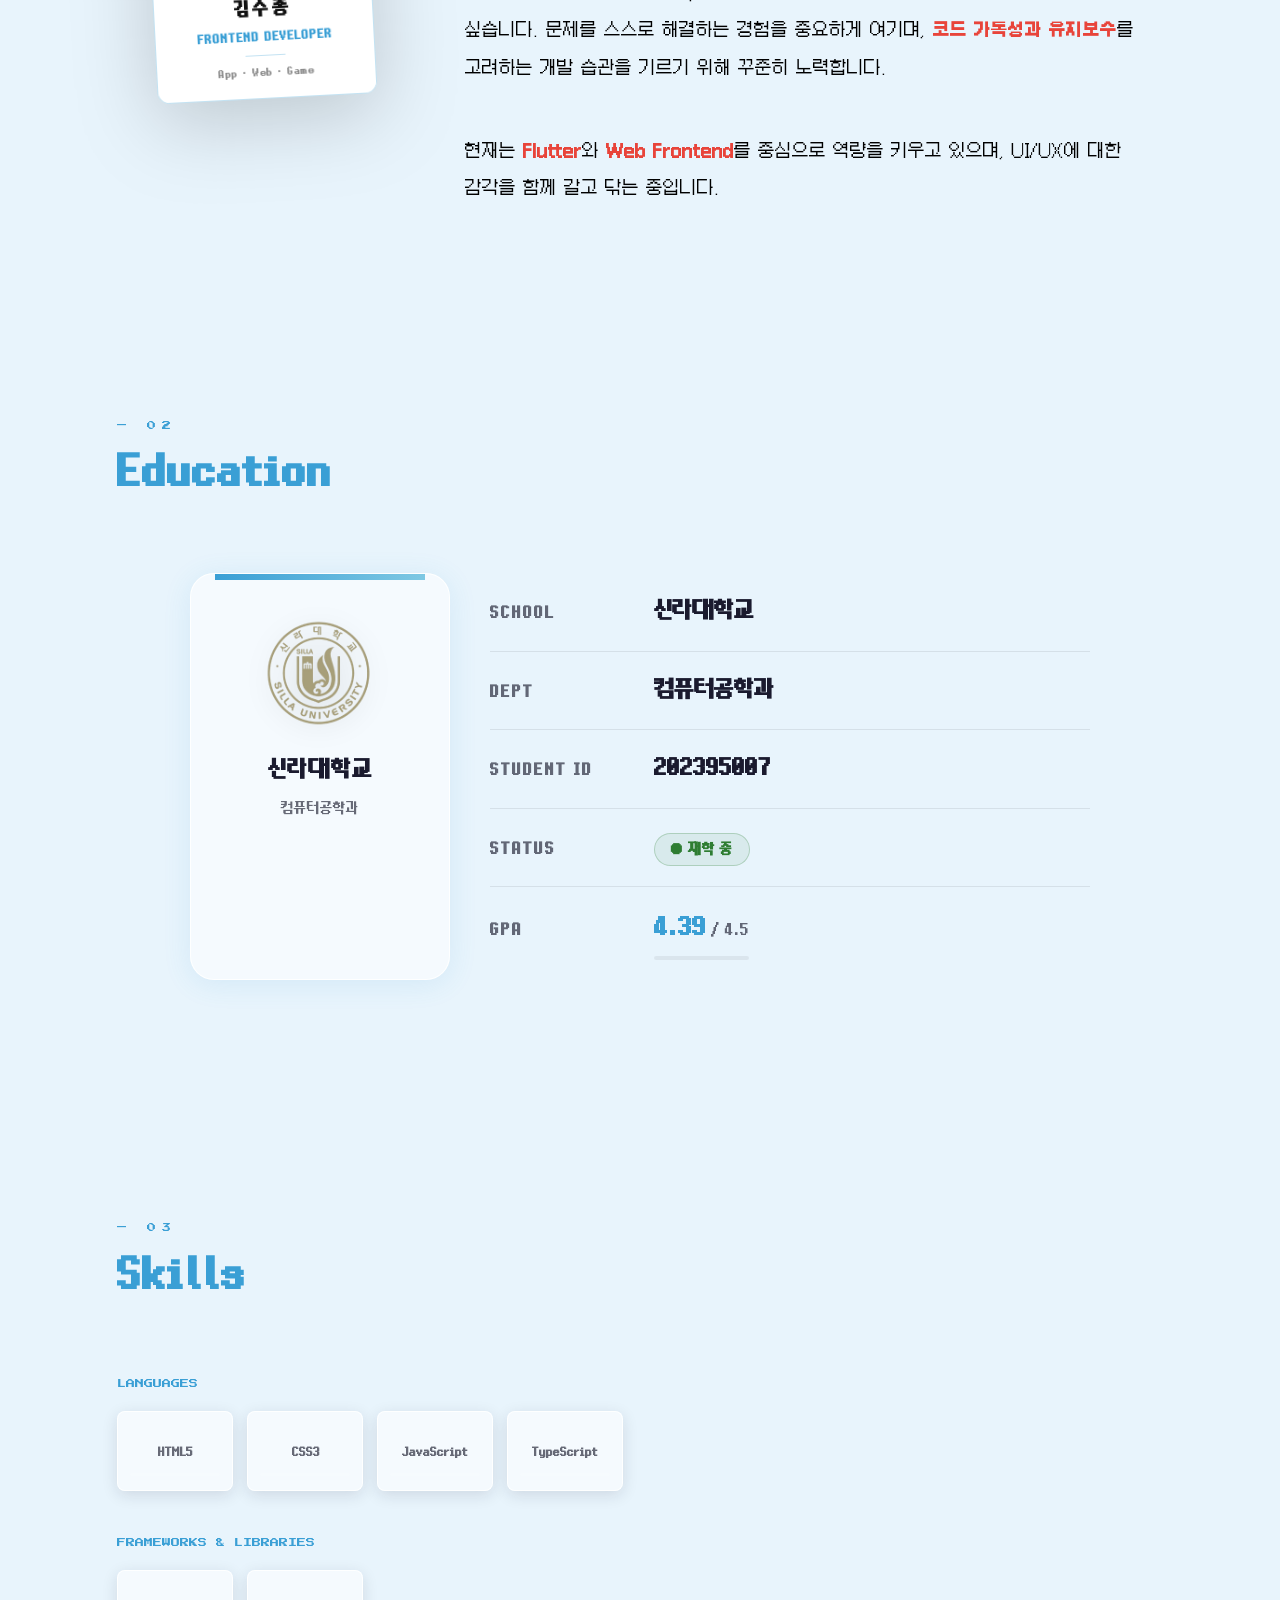
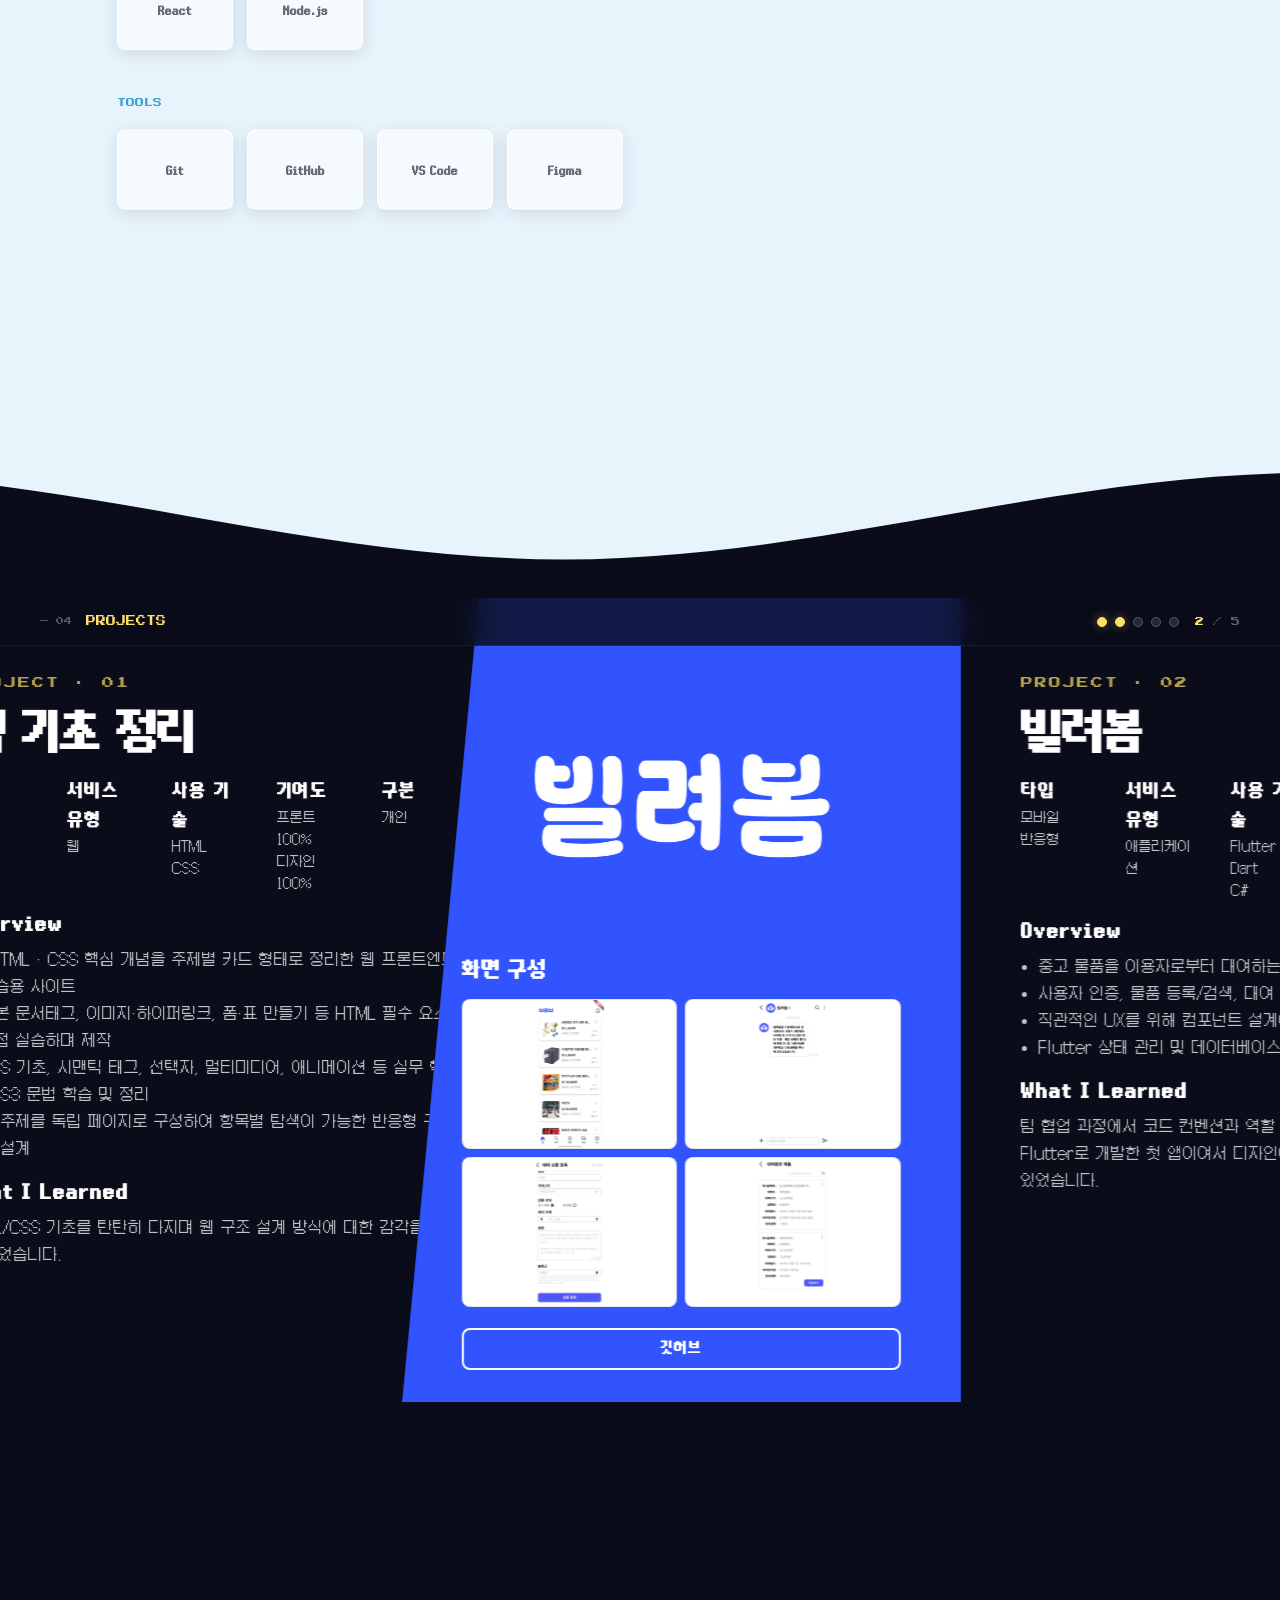
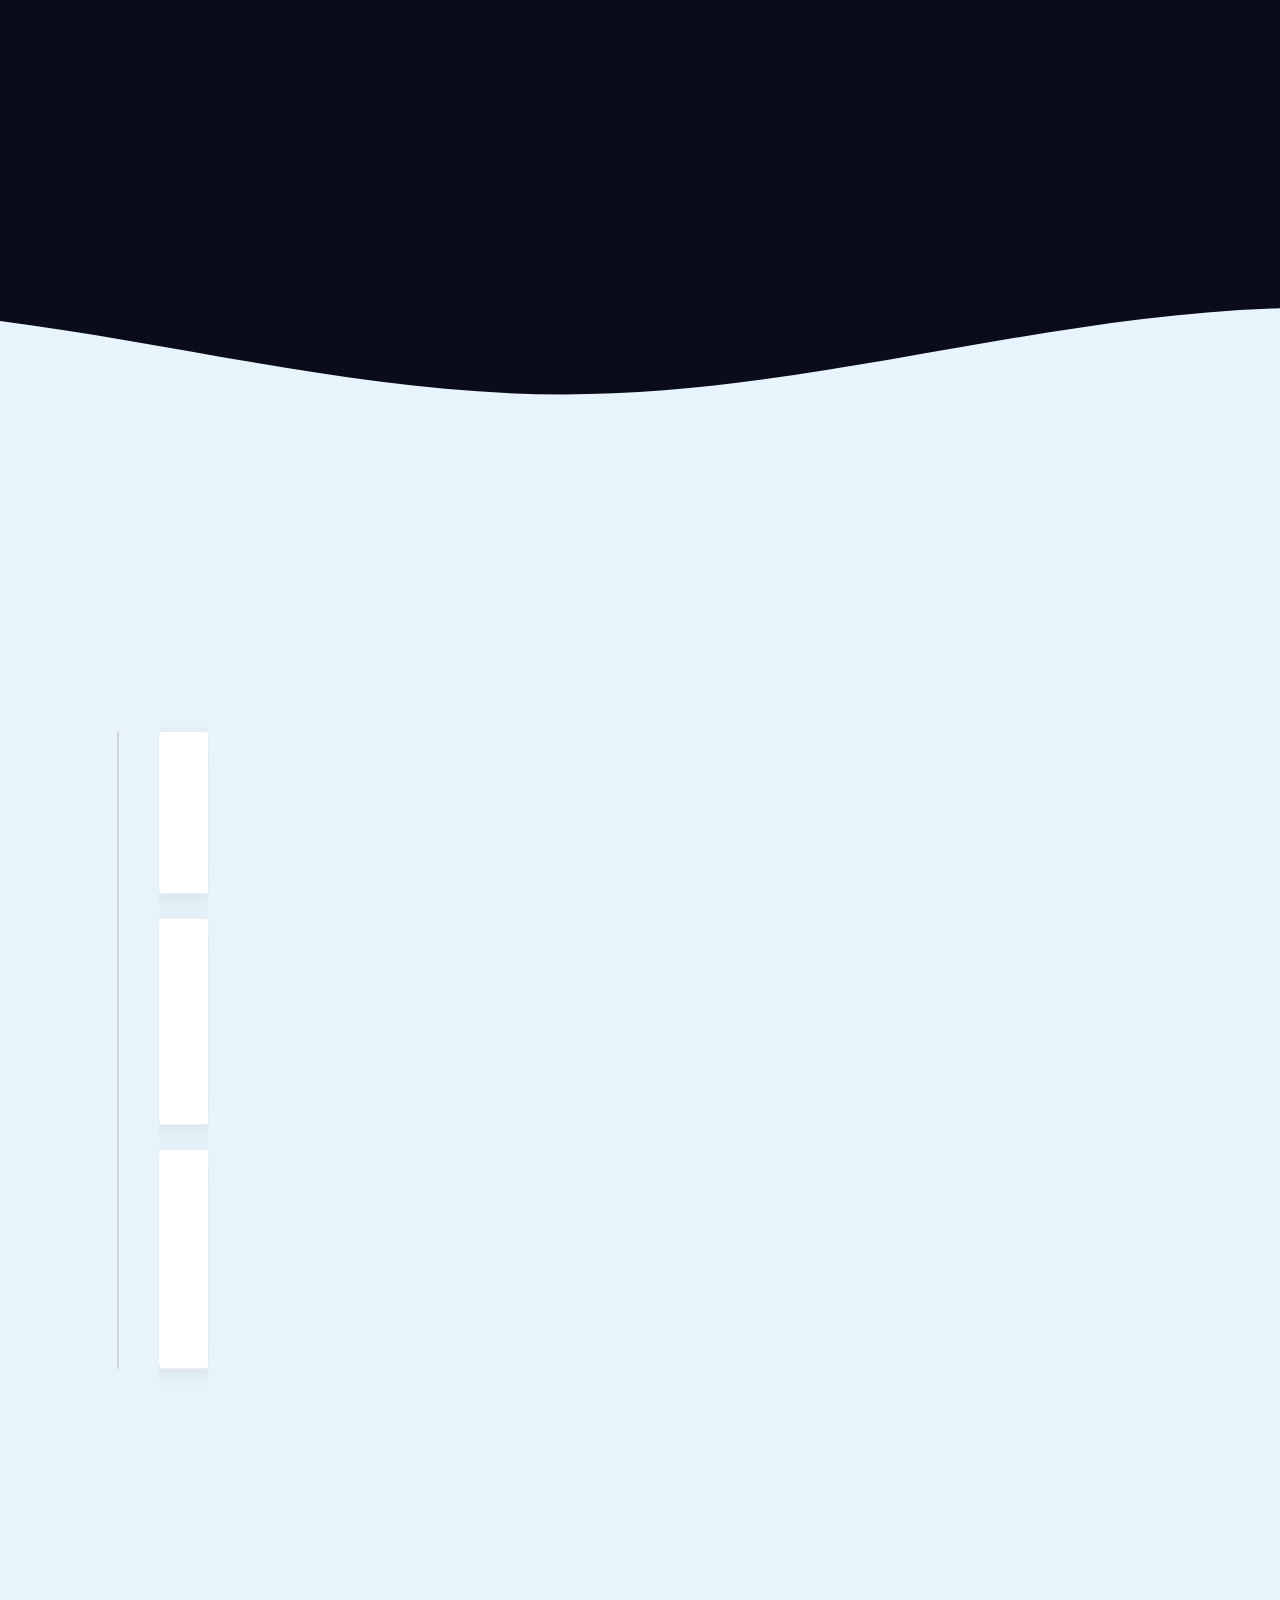
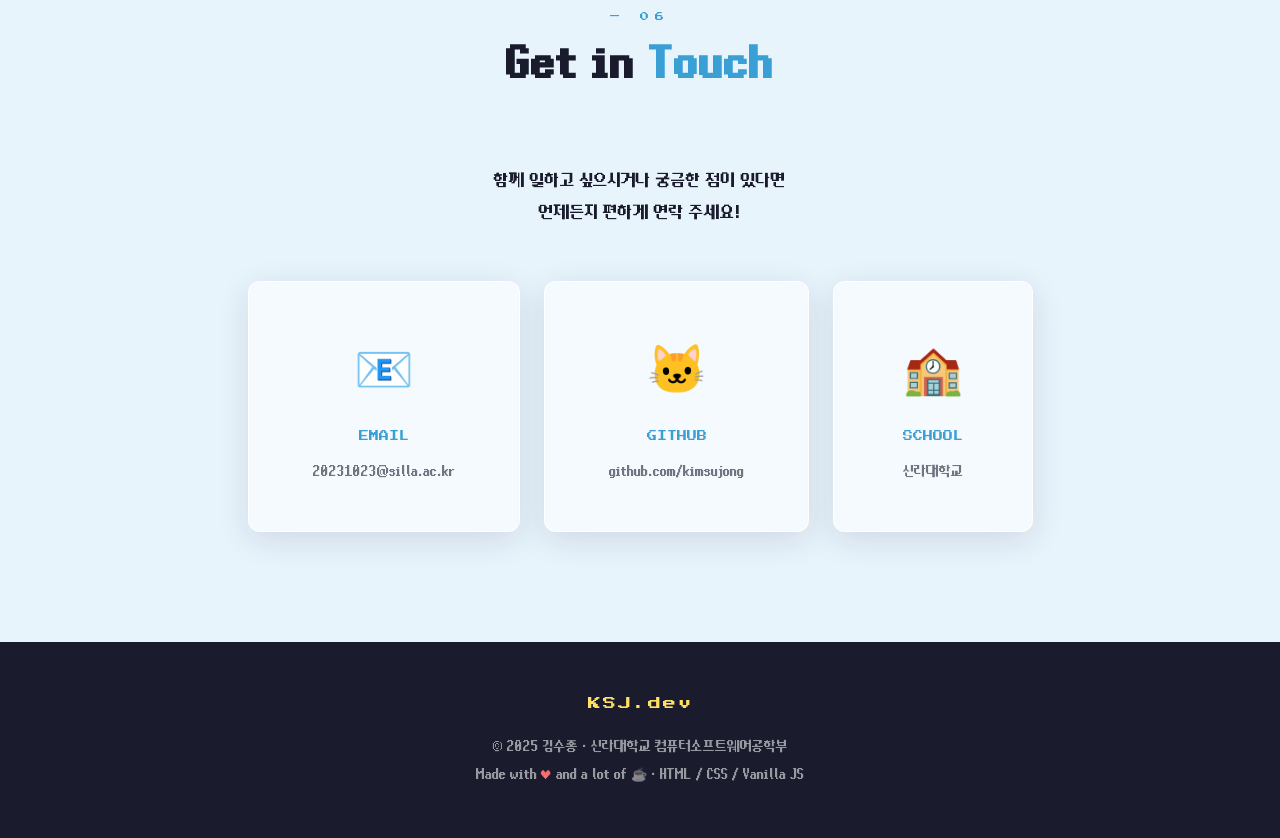
==== commit bfe2007b: "[Feat] 활동 섹션 수정" ====
--- a/index.html
+++ b/index.html
@@ -9,7 +9,22 @@
   <link rel="preconnect" href="https://fonts.gstatic.com" crossorigin>
   <link href="https://fonts.googleapis.com/css2?family=Press+Start+2P&family=Noto+Sans+KR:wght@300;400;500;600;700&display=swap" rel="stylesheet">
   <link rel="stylesheet" href="https://cdn.jsdelivr.net/gh/devicons/devicon@v2.15.1/devicon.min.css">
-  <link rel="stylesheet" href="CSS/style.css">
+  <link rel="stylesheet" href="CSS/partials/_variables.css">
+  <link rel="stylesheet" href="CSS/partials/_cursor.css">
+  <link rel="stylesheet" href="CSS/partials/_background.css">
+  <link rel="stylesheet" href="CSS/partials/_marquee.css">
+  <link rel="stylesheet" href="CSS/partials/_navigation.css">
+  <link rel="stylesheet" href="CSS/partials/_utilities.css">
+  <link rel="stylesheet" href="CSS/partials/_hero.css">
+  <link rel="stylesheet" href="CSS/partials/_about.css">
+  <link rel="stylesheet" href="CSS/partials/_education.css">
+  <link rel="stylesheet" href="CSS/partials/_skills.css">
+  <link rel="stylesheet" href="CSS/partials/_projects.css">
+  <link rel="stylesheet" href="CSS/partials/_waves.css">
+  <link rel="stylesheet" href="CSS/partials/_activity.css">
+  <link rel="stylesheet" href="CSS/partials/_contact.css">
+  <link rel="stylesheet" href="CSS/partials/_footer.css">
+  <link rel="stylesheet" href="CSS/partials/_responsive.css">
 </head>
 <body>
 
@@ -354,32 +369,79 @@
   <div class="container">
     <p class="sec-label reveal">— 05</p>
     <h2 class="sec-title reveal"><span class="accent">Activity</span></h2>
-    <div class="act-timeline">
-      <div class="act-item">
-        <div class="act-dot">💻</div>
-        <div class="act-body tilt-card">
-          <strong>웹 프론트엔드 개발 학습</strong>
-          <p>HTML, CSS, JavaScript 기반 반응형 웹 개발 역량 강화. React 프레임워크 학습 및 실전 프로젝트 적용.</p>
-          <span class="act-year">2023 – 2025</span>
-        </div>
-      </div>
-      <div class="act-item">
-        <div class="act-dot">🎮</div>
-        <div class="act-body tilt-card">
-          <strong>인터랙티브 웹 & 게임 프로젝트</strong>
-          <p>Canvas API와 게임적 요소를 결합한 창의적 웹 인터페이스 구현. 사용자 경험 중심의 UI/UX 설계 연구.</p>
-          <span class="act-year">2024</span>
-        </div>
-      </div>
-      <div class="act-item">
-        <div class="act-dot">🌱</div>
-        <div class="act-body tilt-card">
-          <strong>GitHub 포트폴리오 & 오픈소스</strong>
-          <p>GitHub를 통한 개인 프로젝트 꾸준히 관리. 버전 관리 습관 형성 및 코드 공유 문화 실천 중.</p>
-          <span class="act-year">2023 – 현재</span>
-        </div>
-      </div>
-    </div>
+
+    <div class="act-layout">
+      <!-- 세로 선 -->
+      <div class="act-line-wrap">
+        <div class="act-line-bg"></div>
+        <div class="act-line-fill" id="act-line-fill"></div>
+      </div>
+
+      <!-- 카드 컬럼 -->
+      <div class="act-cards">
+
+        <!-- 카드 1: CLUB -->
+        <div class="act-item">
+          <div class="act-card">
+            <div class="act-card-inner">
+              <div class="act-card-header">
+                <span class="act-tag">CLUB</span>
+                <span class="act-period">2025.09 — 2027.02</span>
+              </div>
+              <h3 class="act-card-title">교내 개발 동아리 IN&amp;OUT</h3>
+              <p class="act-card-desc">웹 개발 스터디 참여 및 팀 프로젝트 2회 진행. 협업과 코드 리뷰 문화를 익혔습니다.</p>
+            </div>
+          </div>
+        </div>
+
+        <!-- 카드 2: CERTIFICATE -->
+        <div class="act-item">
+          <div class="act-card">
+            <div class="act-card-inner">
+              <div class="act-card-header">
+                <span class="act-tag">CERTIFICATE</span>
+              </div>
+              <div class="act-cert-list">
+                <div class="act-cert-row">
+                  <span class="act-cert-name">컴퓨터활용능력 1급</span>
+                  <span class="act-cert-info">2022.3 · 부산상공회의소</span>
+                  <span class="act-badge act-badge-done">취득</span>
+                </div>
+                <div class="act-cert-row">
+                  <span class="act-cert-name">ITQ 정보기술자격</span>
+                  <span class="act-cert-info">2021.9 · 한국생산성본부</span>
+                  <span class="act-badge act-badge-done">취득</span>
+                </div>
+                <div class="act-cert-row">
+                  <span class="act-cert-name">정보처리기사</span>
+                  <span class="act-cert-info">한국산업인력공단</span>
+                  <span class="act-badge act-badge-pending">준비 중</span>
+                </div>
+              </div>
+            </div>
+          </div>
+        </div>
+
+        <!-- 카드 3: LEARNING -->
+        <div class="act-item">
+          <div class="act-card">
+            <div class="act-card-inner">
+              <div class="act-card-header">
+                <span class="act-tag">LEARNING</span>
+                <span class="act-period">2023 — 현재</span>
+              </div>
+              <h3 class="act-card-title">학습 이력</h3>
+              <ul class="act-learn-list">
+                <li>웹 프론트엔드 (HTML/CSS/JS → React) · 2023–2025</li>
+                <li>인터랙티브 웹 &amp; 게임 (Canvas API) · 2024</li>
+                <li>GitHub 개인 프로젝트 관리 · 2023–현재</li>
+              </ul>
+            </div>
+          </div>
+        </div>
+
+      </div><!-- /.act-cards -->
+    </div><!-- /.act-layout -->
   </div>
 </section>
 
--- a/CSS/partials/_variables.css
+++ b/CSS/partials/_variables.css
@@ -0,0 +1,87 @@
+@font-face {
+  font-family: 'Mulmaru';
+  src: url('../../assets/Mulmaru.woff2') format('woff2'),
+       url('../../assets/Mulmaru.otf')  format('opentype');
+  font-weight: normal;
+  font-style:  normal;
+  font-display: swap;
+}
+@font-face {
+  font-family: 'Galmuri11';
+  src: url('../../assets/fonts/Galmuri11/Galmuri11.woff2') format('woff2');
+  font-weight: 400 600;
+  font-style: normal;
+  font-display: swap;
+}
+@font-face {
+  font-family: 'Galmuri11';
+  src: url('../../assets/fonts/Galmuri11/Galmuri11-Bold.woff2') format('woff2');
+  font-weight: 700;
+  font-style: normal;
+  font-display: swap;
+}
+/* ═══════════════════════════════════
+   ROOT & RESET — BLUE SKY THEME
+   책임 : CSS 변수 정의 및 전역 기본 스타일 초기화
+═══════════════════════════════════ */
+:root {
+  /* ── 배경 ── */
+  --bg:           #e8f4fc;
+  --bg-section:   rgba(255,255,255,0.20);
+
+  /* ── 액센트 (파란색) ── */
+  --accent:       #3a9fd5;
+  --accent-dark:  #2e8bb8;
+  --accent-dim:   rgba(58,159,213,0.10);
+  --accent-border:rgba(58,159,213,0.25);
+
+  /* ── 텍스트 ── */
+  --text:         #1a1c2e;
+  --text-muted:   rgba(26,28,46,0.65);
+  --text-dim:     rgba(26,28,46,0.38);
+
+  /* ── 카드 ── */
+  --card:         rgba(255,255,255,0.55);
+  --card-solid:   rgba(255,255,255,0.85);
+  --border:       rgba(255,255,255,0.85);
+  --border-accent:rgba(58,159,213,0.25);
+
+  /* ── 그림자 ── */
+  --shadow:         rgba(26,28,46,0.12);
+  --shadow-strong:  rgba(26,28,46,0.25);
+
+  /* ── 기하학 ── */
+  --radius:     12px;
+  --radius-sm:  8px;
+  --transition: 0.3s cubic-bezier(0.25,0.46,0.45,0.94);
+
+  /* ── 레거시 호환 (기존 var(--blue)/var(--gold) 사용 요소들 자동 매핑) ── */
+  --blue:      #3a9fd5;
+  --blue-dark: #2e8bb8;
+  --blue-light:#5bb5de;
+  --gold:      #ffe066;
+  --gold-dark: #e6b84d;
+  --green:     #4caf50;
+  --dark:      #1a1c2e;
+  --dark-soft: rgba(26,28,46,0.65);
+  --sky-light: #e8f4fc;
+}
+
+*, *::before, *::after { margin: 0; padding: 0; box-sizing: border-box; }
+html {
+  scroll-behavior: smooth;
+  font-size: 16px;
+  scrollbar-width: none;
+  -ms-overflow-style: none;
+}
+html::-webkit-scrollbar { display: none; }
+body {
+  font-family: 'Mulmaru', 'Noto Sans KR', -apple-system, BlinkMacSystemFont, sans-serif;
+  background: var(--sky-light);
+  color: var(--text);
+  overflow-x: hidden;
+  line-height: 1.7;
+  cursor: none;
+}
+a { text-decoration: none; color: inherit; }
+ul { list-style: none; }
--- a/CSS/partials/_cursor.css
+++ b/CSS/partials/_cursor.css
@@ -0,0 +1,63 @@
+/* ═══════════════════════════════════
+   SCROLL PROGRESS BAR
+   책임 : 스크롤 진행률 상단 바 스타일
+═══════════════════════════════════ */
+#scroll-progress {
+  position: fixed;
+  top: 0; left: 0;
+  height: 3px;
+  width: 0%;
+  background: linear-gradient(90deg, var(--blue), var(--gold), var(--green));
+  z-index: 10000;
+  transition: width 0.1s linear;
+  border-radius: 0 2px 2px 0;
+}
+
+/* ═══════════════════════════════════
+   CUSTOM CURSOR
+   책임 : 커스텀 마우스 커서 및 스파크/코인 이펙트 스타일
+═══════════════════════════════════ */
+#cursor {
+  position: fixed;
+  width: 12px; height: 12px;
+  background: var(--blue);
+  border: 2px solid var(--dark);
+  border-radius: 50%;
+  pointer-events: none;
+  z-index: 9999;
+  transform: translate(-50%, -50%);
+  transition: width 0.15s ease, height 0.15s ease, background 0.15s ease, opacity 0.15s ease;
+}
+#cursor.hov {
+  width: 44px; height: 44px;
+  background: rgba(255,224,102,0.35);
+  border-color: var(--gold);
+}
+
+.cspark {
+  position: fixed;
+  pointer-events: none; z-index: 9998;
+  width: 5px; height: 5px; border-radius: 50%;
+  animation: sparkFly 0.55s ease-out forwards;
+}
+@keyframes sparkFly {
+  0%   { opacity: 1; transform: translate(0,0) scale(1); }
+  100% { opacity: 0; transform: translate(var(--dx),var(--dy)) scale(0); }
+}
+
+.block-coin {
+  position: fixed;
+  width: 16px; height: 16px;
+  background: var(--gold);
+  border: 3px solid #8b6914;
+  border-radius: 50%;
+  pointer-events: none; z-index: 9997;
+  transform: translate(-50%, -50%);
+  animation: coinFly 0.75s cubic-bezier(0.215, 0.610, 0.355, 1.000) forwards;
+  box-shadow: 0 0 8px rgba(255,224,102,0.6);
+}
+@keyframes coinFly {
+  0%   { opacity: 1; transform: translate(calc(-50% + var(--dx) * 0.3), 0) scale(0.6); }
+  45%  { opacity: 1; transform: translate(calc(-50% + var(--dx)), -110px) scale(1.1); }
+  100% { opacity: 0; transform: translate(calc(-50% + var(--dx) * 1.4), -70px) scale(0.2); }
+}
--- a/CSS/partials/_background.css
+++ b/CSS/partials/_background.css
@@ -0,0 +1,46 @@
+/* ═══════════════════════════════════
+   BACKGROUND — SKY
+   책임 : 하늘 배경 및 구름 레이어 스타일
+═══════════════════════════════════ */
+.sky-bg {
+  position: fixed; top: 0; left: 0; width: 100%; height: 100%;
+  background: linear-gradient(180deg, #d4edf9 0%, #c2e4f7 40%, #b8e0f7 70%, #d0ecfa 100%);
+  z-index: 0; pointer-events: none;
+}
+.clouds-layer {
+  position: fixed; top: 0; left: 0; width: 100%; height: 100%;
+  z-index: 0; pointer-events: none; overflow: hidden;
+}
+.cloud {
+  position: absolute;
+  background: rgba(255,255,255,0.65);
+  border-radius: 50px;
+  filter: blur(3px);
+}
+.cloud::before, .cloud::after {
+  content: ''; position: absolute;
+  background: rgba(255,255,255,0.65); border-radius: 50%;
+}
+.c1 { width:160px;height:50px;top:8%;left:5%; }
+.c1::before { width:75px;height:75px;top:-40px;left:20px; }
+.c1::after  { width:55px;height:55px;top:-28px;left:75px; }
+.c2 { width:110px;height:36px;top:20%;left:62%; }
+.c2::before { width:52px;height:52px;top:-28px;left:14px; }
+.c2::after  { width:40px;height:40px;top:-18px;left:55px; }
+.c3 { width:190px;height:55px;top:50%;left:80%; }
+.c3::before { width:85px;height:85px;top:-46px;left:25px; }
+.c3::after  { width:65px;height:65px;top:-32px;left:95px; }
+.c4 { width:130px;height:40px;top:75%;left:12%; }
+.c4::before { width:60px;height:60px;top:-34px;left:15px; }
+.c4::after  { width:45px;height:45px;top:-22px;left:60px; }
+
+/* 전체 배경 페이드 오버레이 : bgTransition.js 가 opacity 0→1 제어 */
+#bg-overlay {
+  position: fixed;
+  inset: 0;
+  background: #14172a;
+  opacity: 0;
+  z-index: 0;
+  pointer-events: none;
+  will-change: opacity;
+}
--- a/CSS/partials/_marquee.css
+++ b/CSS/partials/_marquee.css
@@ -0,0 +1,21 @@
+/* ═══════════════════════════════════
+   MARQUEE BANNER
+   책임 : 상단 롤링 텍스트 배너 스타일
+═══════════════════════════════════ */
+.marquee-wrap {
+  position: fixed; top: 0; left: 0; right: 0;
+  height: 34px; background: var(--dark); z-index: 900;
+  overflow: hidden; display: flex; align-items: center;
+}
+.marquee-track {
+  display: flex; white-space: nowrap;
+  animation: marqueeScroll 22s linear infinite;
+}
+.marquee-track span {
+  font-family: 'Press Start 2P', monospace;
+  font-size: 8px; color: var(--gold); padding: 0 40px; letter-spacing: 2px;
+}
+@keyframes marqueeScroll {
+  0%   { transform: translateX(0); }
+  100% { transform: translateX(-50%); }
+}
--- a/CSS/partials/_navigation.css
+++ b/CSS/partials/_navigation.css
@@ -0,0 +1,42 @@
+/* ═══════════════════════════════════
+   NAVIGATION
+   책임 : 상단 내비게이션 바 스타일 및 상태 변화
+═══════════════════════════════════ */
+nav {
+  position: fixed; top: 34px; left: 0; right: 0; z-index: 9000;
+  height: 62px;
+  background: rgba(232,244,252,0.82);
+  backdrop-filter: blur(24px); -webkit-backdrop-filter: blur(24px);
+  border-bottom: 1px solid rgba(58,159,213,0.12);
+  display: flex; align-items: center; justify-content: space-between;
+  padding: 0 6%;
+  transition: background var(--transition), box-shadow var(--transition);
+}
+nav.scrolled {
+  background: rgba(255,255,255,0.96);
+  box-shadow: 0 4px 30px var(--shadow);
+  border-bottom-color: rgba(58,159,213,0.12);
+}
+.nav-logo {
+  font-family: 'Press Start 2P', monospace; font-size: 12px;
+  color: var(--dark); letter-spacing: 1px;
+}
+.nav-logo em { color: var(--accent); font-style: normal; }
+.nav-links { display: flex; gap: 4px; }
+.nav-links li a {
+  font-size: 13px; font-weight: 500; color: var(--dark-soft);
+  padding: 8px 14px; border-radius: var(--radius-sm);
+  transition: all var(--transition); position: relative;
+}
+.nav-links li a::after {
+  content: ''; position: absolute; bottom: 0; left: 50%;
+  width: 0; height: 2px; background: var(--accent);
+  transition: width var(--transition), left var(--transition);
+}
+.nav-links li a:hover::after, .nav-links li a.active::after { width: 60%; left: 20%; }
+.nav-links li a:hover, .nav-links li a.active { color: var(--blue); background: rgba(58,159,213,0.08); }
+.nav-toggle {
+  display: none; flex-direction: column; gap: 5px;
+  background: none; border: none; cursor: none; padding: 8px;
+}
+.nav-toggle span { display: block; width: 24px; height: 2px; background: var(--dark); border-radius: 2px; transition: all var(--transition); }
--- a/CSS/partials/_utilities.css
+++ b/CSS/partials/_utilities.css
@@ -0,0 +1,53 @@
+/* ═══════════════════════════════════
+   HELPERS / UTILITIES
+   책임 : 레이아웃 컨테이너, 섹션 공통 스타일,
+          리빌 애니메이션, 그라운드 바, 하늘→어두운 전환
+═══════════════════════════════════ */
+
+/* Text Selection — 파란 배경 제거, 글자색만 변경 */
+::selection {
+  background: transparent;
+  color: #006400;
+}
+
+.container { max-width: 1200px; margin: 0 auto; padding: 0 6%; }
+section { position: relative; z-index: 1; padding: 130px 0 110px; }
+
+.sec-label {
+  font-family: 'Press Start 2P', monospace; font-size: 9px;
+  letter-spacing: 6px; color: var(--blue); margin-bottom: 12px; opacity: 0.7;
+}
+.sec-title {
+  font-size: clamp(28px, 4vw, 42px); font-weight: 700;
+  margin-bottom: 56px; line-height: 1.3;
+}
+.sec-title .accent { color: var(--blue); }
+.sec-title::after {
+  content: ''; display: block; width: 0; height: 4px;
+  background: linear-gradient(90deg, var(--blue), var(--gold));
+  border-radius: 2px; margin-top: 14px;
+  transition: width 0.8s cubic-bezier(0.25, 0.46, 0.45, 0.94) 0.3s;
+}
+.sec-title.sr-active::after { width: 56px; }
+.reveal-center { text-align: center; }
+.reveal-center::after { margin-left: auto; margin-right: auto; }
+
+/* Reveal — JS(reveal.js)가 opacity·transform을 직접 제어. CSS transition 없음. */
+.reveal { opacity: 0; will-change: transform, opacity; }
+
+/* Utility */
+.hi { color: var(--blue); font-weight: 600; }
+
+/* Ground strip — 숨김 처리 */
+.ground {
+  height: 0;
+  background: transparent;
+}
+
+/* 다크 테마에서 전환 간격 최소화 */
+.sky-fade {
+  position: relative;
+  z-index: 1;
+  height: 80px;
+  pointer-events: none;
+}
--- a/CSS/partials/_hero.css
+++ b/CSS/partials/_hero.css
@@ -0,0 +1,134 @@
+/* ═══════════════════════════════════
+   HERO
+   책임 : 히어로 섹션 레이아웃, 타이핑 UI,
+          버튼 컴포넌트, 스크롤 힌트 스타일
+═══════════════════════════════════ */
+#hero {
+  min-height: 100vh; display: flex; align-items: center;
+  justify-content: center; text-align: center;
+  padding-top: 96px; overflow: hidden;
+  margin-top: 100px; /* 네비게이션 바 높이만큼 여백 */
+}
+/* hero 안의 .reveal 요소는 GSAP 1회 애니메이션으로 처리 → CSS는 항상 보이도록 폴백 */
+#hero .reveal { opacity: 1; }
+#hero-particles { position: absolute; inset: 0; width: 100%; height: 100%; pointer-events: none; z-index: 0; }
+
+#hero .container { display: flex; justify-content: center; }
+.hero-inner {
+  position: relative; z-index: 1;
+  display: flex; flex-direction: column; align-items: center;
+}
+
+.hero-badge {
+  display: inline-flex; align-items: center; gap: 8px;
+  font-family: 'Press Start 2P', monospace; font-size: 8px;
+  background: var(--accent-dim); color: var(--accent);
+  padding: 10px 20px; border-radius: 50px;
+  border: 1px solid var(--accent-border); margin-bottom: 32px;
+  animation: badgePulse 3s ease-in-out infinite;
+}
+@keyframes badgePulse {
+  0%,100% { box-shadow: 0 0 0 0 rgba(13,204,114,0); border-color: var(--accent-border); }
+  50%      { box-shadow: 0 0 0 8px rgba(13,204,114,0.08); border-color: var(--accent); }
+}
+
+.hero-name {
+  font-size: clamp(60px, 12vw, 140px); font-weight: 700;
+  line-height: 1.05; margin-bottom: 16px; letter-spacing: -2px;
+}
+.hero-name .accent { color: var(--accent); }
+
+/* 작은 이름 줄 */
+.hero-author {
+  font-family: 'Press Start 2P', monospace; font-size: 11px;
+  letter-spacing: 6px; color: var(--text-dim); margin-bottom: 24px;
+}
+.hero-author .accent { color: var(--accent); }
+
+/* 글자 래퍼: overflow hidden → 위에서 낙하하는 클리핑 효과 */
+.char-wrap {
+  display: inline-block;
+  overflow: hidden;
+  vertical-align: top;
+  line-height: inherit;
+}
+/* 개별 글자 */
+.hero-char {
+  display: inline-block;
+  will-change: transform, opacity;
+}
+
+.hero-eng {
+  font-family: 'Press Start 2P', monospace; font-size: 10px;
+  letter-spacing: 10px; color: var(--text-dim); margin-bottom: 8px;
+}
+.hero-typing-wrap {
+  font-family: 'Press Start 2P', monospace; font-size: 11px;
+  color: var(--accent); margin-bottom: 16px; min-height: 1.6em;
+}
+.typed-cursor {
+  display: inline-block;
+  animation: cursorBlink 0.8s step-end infinite;
+  color: var(--text); opacity: 0.5;
+}
+@keyframes cursorBlink { 0%,100% { opacity: 1; } 50% { opacity: 0; } }
+
+.hero-quote {
+  font-family: 'Galmuri11', sans-serif;
+  font-size: 17px; font-weight: 400; line-height: 2;
+  max-width: 580px; margin-bottom: 48px;
+  color: var(--text-muted);
+  padding: 22px 30px;
+  border: 1px solid var(--border);
+  border-radius: var(--radius);
+  background: var(--card);
+}
+.hero-quote .hi { color: var(--accent); font-weight: 700; }
+
+.hero-btns { display: flex; gap: 16px; flex-wrap: wrap; justify-content: center; }
+
+.btn {
+  font-family: 'Galmuri11', sans-serif;
+  font-size: 14px; font-weight: 600; padding: 14px 32px; border-radius: var(--radius-sm);
+  cursor: none; display: inline-flex; align-items: center; gap: 8px;
+  transition: all var(--transition); border: 2px solid transparent;
+}
+.btn-primary { background: var(--blue); color: #fff; border-color: var(--blue); }
+.btn-primary:hover { background: var(--blue-dark); border-color: var(--blue-dark); transform: translateY(-3px); box-shadow: 0 12px 30px rgba(58,159,213,0.3); }
+.btn-outline { background: transparent; color: var(--dark); border-color: var(--dark); }
+.btn-outline:hover { background: var(--dark); color: var(--gold); transform: translateY(-3px); box-shadow: 0 12px 30px rgba(26,28,46,0.2); }
+
+.scroll-hint {
+  position: absolute; bottom: 36px; left: 50%; transform: translateX(-50%);
+  display: flex; flex-direction: column; align-items: center; gap: 8px;
+  opacity: 0.35; z-index: 1;
+}
+.scroll-hint span { font-family: 'Press Start 2P', monospace; font-size: 7px; letter-spacing: 3px; }
+.scroll-line {
+  width: 1px; height: 44px; background: var(--dark);
+  animation: scrollLineAnim 2s ease-in-out infinite; transform-origin: top;
+}
+@keyframes scrollLineAnim { 0%,100% { transform: scaleY(0.3); } 50% { transform: scaleY(1); } }
+
+/* ── 데코 레이어 ────────────────────────────── */
+.hero-deco {
+  position: absolute; inset: 0;
+  pointer-events: none; z-index: 0; overflow: visible;
+}
+.hero-deco img { position: absolute; will-change: transform, opacity, filter; }
+
+/* 메인 캐릭터 – 화면 오른쪽 하단 */
+.hd-char  { width: clamp(160px, 20vw, 260px); bottom: 6%; right: 8%; }
+
+/* 파티클 1 (코드 </>)  – 왼쪽 중간 */
+.hd-p1 { width: clamp(80px, 9vw,  130px); top: 32%; left: 6%; }
+/* 파티클 2 (별)       – 오른쪽 상단 */
+.hd-p2 { width: clamp(56px, 6vw,   90px); top: 14%; right: 14%; }
+/* 파티클 3 (구름)     – 왼쪽 상단 */
+.hd-p3 { width: clamp(90px, 11vw, 150px); top: 10%; left: 18%; }
+/* 파티클 4 ({})       – 오른쪽 중간 */
+.hd-p4 { width: clamp(60px, 7vw,  110px); top: 44%; right: 5%; }
+/* 파티클 5 (번개)     – 왼쪽 하단 */
+.hd-p5 { width: clamp(40px, 5vw,   72px); bottom: 18%; left: 10%; }
+/* 파티클 6 (다이아)   – 화면 상단 중앙 */
+.hd-p6 { width: clamp(56px, 6vw,   90px); top: 8%;  left: 44%; }
--- a/CSS/partials/_about.css
+++ b/CSS/partials/_about.css
@@ -0,0 +1,208 @@
+/* ═══════════════════════════════════
+   ABOUT
+═══════════════════════════════════ */
+#about {
+  padding-bottom: 80px;
+  overflow: hidden;
+}
+
+/* ── 2열 flex ── */
+.about-layout {
+  position: relative;
+  display: flex;
+  gap: 5vw;
+  max-width: 1100px;
+  margin: 48px auto 0;
+}
+
+/* ────── 왼쪽: 사진 컬럼 ────── */
+.about-photo-col {
+  flex: 0 0 280px;
+  position: relative;
+  min-height: 100%;
+}
+
+/* 사진 wrapper — JS가 translateY 제어 */
+.about-photo-mover {
+  position: absolute;
+  top: 0;
+  left: 0;
+  width: 100%;
+  display: flex;
+  flex-direction: column;
+  align-items: center;
+  will-change: transform;
+}
+
+/* ── 사원증 뱃지 카드 ── */
+.id-card {
+  display: flex;
+  flex-direction: column;
+  align-items: center;
+  transform: rotate(-3deg);
+  filter: drop-shadow(0 20px 40px rgba(0,0,0,0.18));
+}
+
+/* 랜야드 끈 */
+.id-card-lanyard {
+  display: flex;
+  flex-direction: column;
+  align-items: center;
+  margin-bottom: -2px;
+}
+
+.id-card-hole {
+  width: 18px;
+  height: 18px;
+  border-radius: 50%;
+  background: rgba(255,255,255,0.9);
+  border: 2px solid var(--accent-border);
+  box-shadow: inset 0 1px 3px rgba(0,0,0,0.15);
+}
+
+.id-card-string {
+  width: 3px;
+  height: 32px;
+  background: linear-gradient(to bottom, var(--accent), #7ec8e3);
+  border-radius: 2px;
+}
+
+/* 카드 본체 */
+.id-card-body {
+  width: 220px;
+  background: #fff;
+  border-radius: 12px;
+  border: 1px solid rgba(58,159,213,0.3);
+  overflow: hidden;
+  display: flex;
+  flex-direction: column;
+  align-items: center;
+}
+
+/* 카드 상단 로고 */
+.id-card-logo {
+  width: 100%;
+  background: var(--accent);
+  padding: 10px 0 8px;
+  text-align: center;
+}
+
+.id-card-logo-text {
+  font-family: 'Press Start 2P', monospace;
+  font-size: 11px;
+  color: #fff;
+  letter-spacing: 1px;
+}
+
+.id-card-logo-text span { color: #ffd966; }
+
+/* 사진 영역 */
+.id-card-photo {
+  width: 100%;
+  height: 200px;
+  overflow: hidden;
+  display: flex;
+  align-items: center;
+  justify-content: center;
+  background: #f0f4f8;
+  border-bottom: 2px solid rgba(58,159,213,0.15);
+}
+
+.id-card-photo img {
+  width: 100%;
+  height: 100%;
+  object-fit: cover;
+  object-position: center top;
+}
+
+/* 이름 정보 */
+.id-card-info {
+  width: 100%;
+  padding: 14px 16px 16px;
+  display: flex;
+  flex-direction: column;
+  align-items: center;
+  gap: 4px;
+  background: #fff;
+}
+
+.id-card-name {
+  font-family: 'Mulmaru', sans-serif;
+  font-size: 18px;
+  font-weight: 700;
+  color: #111;
+  letter-spacing: 3px;
+}
+
+.id-card-role {
+  font-size: 11px;
+  color: var(--accent);
+  font-weight: 600;
+  letter-spacing: 1px;
+  text-transform: uppercase;
+}
+
+.id-card-divider {
+  width: 40px;
+  height: 1px;
+  background: rgba(58,159,213,0.3);
+  margin: 4px 0;
+}
+
+.id-card-dept {
+  font-size: 10.5px;
+  color: #888;
+  letter-spacing: 0.5px;
+}
+
+/* ────── 오른쪽: 본문 컬럼 ────── */
+.about-content-col {
+  flex: 1;
+  display: flex;
+  flex-direction: column;
+  gap: 52px;
+}
+
+/* ── Player 헤더 ── */
+.about-player-header {
+  font-family: 'Mulmaru', sans-serif;
+  font-size: clamp(28px, 4vw, 52px);
+  line-height: 1.3;
+  transform: rotate(-1.2deg);
+  margin-bottom: 0;
+}
+
+.about-player-blue {
+  color: var(--accent);
+}
+
+.about-player-sep {
+  color: #555;
+}
+
+.about-player-name {
+  color: #000;
+}
+
+/* ── 본문 블록 (카드 아님 — 배경/테두리 없음) ── */
+.about-block {
+  padding: 0 4px;
+}
+
+.about-block p {
+  font-family: 'Galmuri11', 'Apple SD Gothic Neo', 'Malgun Gothic', sans-serif;
+  font-size: 17px;
+  line-height: 2.2;
+  color: #000000;
+  word-break: keep-all;
+}
+
+.about-block p strong {
+  color: #e8443a;
+  font-weight: 700;
+}
+
+/* ── 각 블록 사선 ── */
+.ab-b1 { transform: rotate(-1deg);  }
+.ab-b2 { transform: rotate(0.8deg); }
+.ab-b3 { transform: rotate(-0.5deg);}
--- a/CSS/partials/_education.css
+++ b/CSS/partials/_education.css
@@ -0,0 +1,125 @@
+/* ═══════════════════════════════════
+   EDUCATION
+═══════════════════════════════════ */
+
+/* 전체 레이아웃 */
+.edu-layout {
+  display: flex;
+  gap: 40px;
+  align-items: stretch;
+  max-width: 900px;
+  margin: 48px auto 0;
+}
+
+/* ── 좌측: 로고 박스 ── */
+.edu-logo-box {
+  flex: 0 0 260px;
+  background: rgba(255,255,255,0.55);
+  border-radius: 24px;
+  display: flex;
+  flex-direction: column;
+  align-items: center;
+  padding: 0 24px 32px;
+  text-align: center;
+  overflow: hidden;
+  border: 1px solid rgba(255,255,255,0.9);
+  box-shadow: 0 4px 28px rgba(58,159,213,0.12);
+}
+.edu-logo-box::before {
+  content: '';
+  width: 100%;
+  height: 6px;
+  background: linear-gradient(90deg, var(--accent), #7ec8e3);
+  flex-shrink: 0;
+  margin-bottom: 32px;
+}
+.edu-logo-img {
+  width: 120px;
+  height: 120px;
+  object-fit: contain;
+  margin-bottom: 20px;
+  filter: drop-shadow(0 4px 12px rgba(0,0,0,0.12));
+}
+.edu-logo-name {
+  font-family: 'Mulmaru', sans-serif;
+  font-size: 22px;
+  font-weight: 700;
+  color: #1a1a2e;
+  margin-bottom: 8px;
+  letter-spacing: 1px;
+}
+.edu-logo-dept {
+  font-size: 14px;
+  color: var(--text-muted);
+  line-height: 1.5;
+}
+
+/* ── 우측: 정보 행 ── */
+.edu-info-rows {
+  flex: 1;
+  display: flex;
+  flex-direction: column;
+  justify-content: center;
+}
+.edu-row {
+  display: flex;
+  align-items: baseline;
+  gap: 24px;
+  padding: 20px 0;
+  border-bottom: 1px solid rgba(0,0,0,0.08);
+}
+.edu-row:last-child {
+  border-bottom: none;
+}
+
+.edu-row-label {
+  flex: 0 0 140px;
+  font-size: 15px;
+  font-weight: 700;
+  letter-spacing: 2px;
+  text-transform: uppercase;
+  color: var(--text-muted);
+}
+.edu-row-value {
+  font-size: 22px;
+  font-weight: 700;
+  color: #1a1a2e;
+}
+
+/* STATUS pill */
+.edu-pill {
+  display: inline-block;
+  font-size: 14px;
+  font-weight: 600;
+  color: #2e7d32;
+  background: rgba(46,125,50,0.08);
+  border: 1px solid rgba(46,125,50,0.25);
+  border-radius: 20px;
+  padding: 4px 16px;
+}
+
+/* GPA */
+.edu-gpa-num {
+  font-size: 24px;
+  font-weight: 700;
+  color: var(--accent);
+}
+.edu-gpa-max {
+  font-size: 15px;
+  font-weight: 400;
+  color: var(--text-muted);
+}
+.edu-gpa-bar {
+  margin-top: 8px;
+  width: 100%;
+  height: 4px;
+  background: rgba(0,0,0,0.06);
+  border-radius: 2px;
+  overflow: hidden;
+}
+.edu-gpa-fill {
+  width: 0%;
+  height: 100%;
+  background: var(--accent);
+  border-radius: 2px;
+}
--- a/CSS/partials/_skills.css
+++ b/CSS/partials/_skills.css
@@ -0,0 +1,50 @@
+/* ═══════════════════════════════════
+   SKILLS
+   책임 : 스킬 카드, 숙련도 바, 툴팁 스타일
+═══════════════════════════════════ */
+.skill-group { margin-bottom: 44px; }
+.group-label {
+  font-family: 'Press Start 2P', monospace; font-size: 9px;
+  color: var(--accent); margin-bottom: 20px;
+  display: flex; align-items: center; gap: 16px;
+}
+.group-label::after {
+  content: ''; flex: 1; height: 1px;
+  background: linear-gradient(90deg, var(--accent-border), transparent);
+  transform: scaleX(0); transform-origin: left;
+  transition: transform 0.9s cubic-bezier(0.25, 0.46, 0.45, 0.94) 0.2s;
+}
+.skill-group.sr-active .group-label::after { transform: scaleX(1); }
+.skill-row { display: flex; flex-wrap: wrap; gap: 14px; }
+.sk {
+  width: 116px; background: var(--card); border-radius: var(--radius-sm);
+  box-shadow: 0 4px 16px var(--shadow); border: 1px solid var(--border);
+  padding: 22px 12px 14px; display: flex; flex-direction: column; align-items: center; gap: 10px;
+  position: relative; cursor: none; will-change: transform;
+  transition: box-shadow var(--transition), background var(--transition), border-color var(--transition);
+}
+.sk:hover { box-shadow: 0 12px 36px var(--shadow-strong); background: var(--card-solid); border-color: var(--accent-border); }
+.sk i { font-size: 38px; transition: transform var(--transition); }
+.sk:hover i { transform: scale(1.15); }
+.sk-name { font-size: 11px; font-weight: 600; text-align: center; color: var(--text-muted); }
+.sk-bar { width: 100%; height: 3px; background: rgba(255,255,255,0.1); border-radius: 2px; overflow: hidden; }
+.sk-fill {
+  height: 100%; width: 0; border-radius: 2px;
+  background: linear-gradient(90deg, var(--accent), var(--blue-light));
+  transition: width 1.2s cubic-bezier(0.25, 0.46, 0.45, 0.94);
+}
+.sk-tip {
+  position: absolute; bottom: calc(100% + 10px); left: 50%;
+  transform: translateX(-50%);
+  background: var(--card-solid); color: var(--accent);
+  font-family: 'Press Start 2P', monospace; font-size: 7px;
+  padding: 6px 12px; border-radius: 6px; white-space: nowrap;
+  opacity: 0; transition: opacity 0.2s; pointer-events: none; z-index: 10;
+  border: 1px solid var(--accent-border);
+}
+.sk-tip::after {
+  content: ''; position: absolute; top: 100%; left: 50%;
+  transform: translateX(-50%); border: 5px solid transparent; border-top-color: var(--accent-border);
+}
+.sk:hover .sk-tip { opacity: 1; }
+.skill-note { font-size: 12px; opacity: 0.4; margin-top: 10px; }
--- a/CSS/partials/_projects.css
+++ b/CSS/partials/_projects.css
@@ -0,0 +1,476 @@
+﻿/* ═══════════════════════════════════
+   PROJECTS — Parallax Horizontal Scroll
+   Architecture:
+     cards: position absolute, clip-path parallelogram
+     .ps-bg    = background layer  (35% translateX parallax)
+     .ps-frame = content layer     (12% translateX parallax)
+     All movement via transform: translateX() only
+═══════════════════════════════════ */
+
+/* ── Tall wrapper (vertical scroll space) ── */
+#projects-zone {
+  position: relative;
+  z-index: 1;
+  background: #0a0c1a;
+}
+
+/* ── Sticky viewport ── */
+#projects-pin {
+  position: sticky;
+  top: 96px;
+  width: 100%;
+  height: calc(100vh - 96px);
+  overflow: hidden;
+  background: #0a0c1a;
+}
+
+/* ── Header bar ── */
+.proj-header {
+  position: absolute;
+  top: 0; left: 0; right: 0;
+  z-index: 20;
+  height: 48px;
+  background: rgba(10, 12, 26, 0.80);
+  backdrop-filter: blur(16px);
+  border-bottom: 1px solid rgba(255,255,255,0.06);
+  display: flex;
+  align-items: center;
+  justify-content: space-between;
+  padding: 0 40px;
+}
+
+.proj-header-left {
+  font-family: 'Press Start 2P', monospace;
+  font-size: 10px;
+  color: var(--gold);
+  display: flex;
+  align-items: center;
+  gap: 14px;
+}
+
+.proj-sec-label {
+  font-size: 8px;
+  color: rgba(255,255,255,0.3);
+}
+
+.proj-progress-wrap {
+  display: flex;
+  align-items: center;
+  gap: 16px;
+}
+
+.proj-progress-dots { display: flex; gap: 8px; }
+
+.pdot {
+  width: 10px; height: 10px;
+  border-radius: 50%;
+  background: rgba(255,255,255,0.12);
+  border: 1.5px solid rgba(255,255,255,0.2);
+  transition: all 0.3s ease;
+}
+.pdot.done {
+  background: var(--gold);
+  border-color: var(--gold);
+  box-shadow: 0 0 10px rgba(255,224,102,0.4);
+}
+
+.proj-count {
+  font-family: 'Press Start 2P', monospace;
+  font-size: 9px;
+  color: rgba(255,255,255,0.35);
+}
+.proj-count span { color: var(--gold); }
+
+/* ── Cards viewport ── */
+#proj-cards {
+  position: absolute;
+  inset: 0;
+  overflow: hidden;
+}
+
+/* ── Individual slide (parallelogram clip) ── */
+.proj-slide {
+  position: absolute;
+  top: 0; left: 0;
+  width: 100vw;
+  height: 100%;
+  overflow: hidden;
+  clip-path: polygon(6vw 0, 100% 0, calc(100% - 6vw) 100%, 0 100%);
+  will-change: transform;
+}
+
+.proj-slide:first-child {
+  clip-path: polygon(0 0, 100% 0, calc(100% - 6vw) 100%, 0 100%);
+}
+
+.proj-slide:last-child {
+  clip-path: polygon(6vw 0, 100% 0, 100% 100%, 0 100%);
+}
+
+/* ── Background layer (35% parallax speed) ── */
+.ps-bg {
+  position: absolute;
+  top: 0;
+  left: -35vw;
+  width: calc(100% + 70vw);
+  height: 100%;
+  will-change: transform;
+}
+
+.ps-bg::after {
+  content: '';
+  position: absolute; inset: 0;
+  background: radial-gradient(ellipse at 30% 40%,
+    rgba(255,255,255,0.10) 0%, transparent 55%);
+  pointer-events: none;
+}
+
+/* ── Content frame layer (12% parallax speed) ── */
+.ps-frame {
+  position: absolute;
+  top: 0;
+  left: -15vw;
+  width: calc(100% + 30vw);
+  height: 100%;
+  display: flex;
+  align-items: stretch;
+  will-change: transform;
+}
+
+/* ══ 좌측: 이미지 구역 ══ */
+.ps-img-area {
+  flex: 0 0 48%;
+  display: flex;
+  flex-direction: column;
+  height: 100%;
+  padding: 75px 60px 25px 300px;  /* top: proj-header(48px) + 20px */
+  gap: 14px;
+  overflow: hidden;
+  position: relative;
+  z-index: 1;
+  box-sizing: border-box;
+}
+
+/* 대표 이미지 */
+.ps-main-img-wrap {
+  width: 100%;
+  overflow: hidden;
+  background: transparent;
+  flex: 1.5;
+  min-height: 0;
+  display: flex;
+  align-items: center;
+  justify-content: center;
+}
+.ps-main-img {
+  width: 100%;
+  height: 100%;
+  object-fit: contain;     /* 이미지 전체 비율 유지, 잘림 없음 */
+  object-position: center;
+  display: block;
+  pointer-events: none;
+}
+/* 앱(모바일) 프로젝트 — 동일하게 contain (별도 override 불필요) */
+.ps-main-img-wrap.ps-img-app {
+  background: transparent;
+}
+.ps-main-img-wrap.ps-img-app .ps-main-img {
+  width: 100%;
+  height: 100%;
+  object-fit: contain;
+  object-position: center;
+}
+.ps-main-img-wrap.ps-img-fallback {
+  background: rgba(0,0,0,0.14);
+}
+.ps-main-img-wrap.ps-img-fallback::after {
+  content: attr(data-num);
+  font-family: 'Press Start 2P', monospace;
+  font-size: 36px;
+  color: rgba(255,255,255,0.25);
+}
+
+/* 화면 구성 */
+.ps-screen-section {
+  display: flex;
+  flex-direction: column;
+  gap: 8px;
+  flex: 2;
+  min-height: 0;
+}
+.ps-screen-label {
+  font-size: 20px;
+  font-weight: 700;
+  letter-spacing: 1px;
+  margin: 0 0 4px;
+}
+.ps-screen-grid {
+  display: grid;
+  grid-template-columns: 1fr 1fr;
+  grid-template-rows: 1fr 1fr;
+  gap: 8px;
+  flex: 1;
+  min-height: 0;
+}
+.ps-screen-cell {
+  border-radius: 8px;
+  overflow: hidden;
+  background: rgba(255,255,255,0.08);
+  border: 1px solid rgba(89, 89, 89, 0.15);
+  display: flex;
+  align-items: center;
+  justify-content: center;
+  min-height: 60px;
+  cursor: pointer;
+}
+.ps-screen-cell img {
+  width: 100%;
+  height: 100%;
+  object-fit: cover;
+  display: block;
+}
+/* 앱형 화면 구성 셀 — 세로 기준 */
+.ps-screen-cell.ps-cell-app {
+  background: #ffffff;
+}
+.ps-screen-cell.ps-cell-app img {
+  width: auto;
+  height: 100%;
+  object-fit: contain;
+}
+.ps-screen-cell.ps-img-fallback {
+  background: rgba(0,0,0,0.18);
+}
+
+/* 버튼 영역 */
+.ps-btn-area {
+  display: flex;
+  gap: 10px;
+  flex: 0 0 56px;
+  align-items: center;
+}
+.ps-btn {
+  display: inline-flex;
+  align-items: center;
+  justify-content: center;
+  height: 42px;
+  flex: 1;
+  border-radius: 8px;
+  border: 2px solid;
+  background: transparent;
+  font-size: 14px;
+  font-weight: 700;
+  letter-spacing: 1px;
+  text-decoration: none;
+  transition: background 0.25s ease, color 0.25s ease;
+  cursor: pointer;
+}
+/* hover: 흰배경 프로젝트(1,5번) → 검정 채우기 */
+.ps-btn-dark-hover:hover {
+  background: #000000 !important;
+  color: #ffffff !important;
+}
+/* hover: 색배경 프로젝트(2,3,4번) → 흰색 채우기 */
+.ps-btn-light-hover:hover {
+  background: #ffffff !important;
+  color: #000000 !important;
+}
+.ps-btn-full {
+  flex: 1 1 100%;
+  width: 100%;
+}
+
+/* ── 우측: 텍스트 구역 ── */
+.ps-info-area {
+  flex: 1;
+  padding: 75px 300px 25px 60px;
+  display: flex;
+  flex-direction: column;
+  justify-content: flex-start;
+  position: relative;
+  height: 100%;
+  z-index: 1;
+  background: #0a0c1a;
+  align-self: stretch;
+  overflow: hidden;
+  box-sizing: border-box;
+}
+.ps-info-area-inner {
+  overflow-y: auto;
+  scrollbar-width: none;
+  height: 100%;
+  display: flex;
+  flex-direction: column;
+  justify-content: flex-start;
+  align-items: flex-start;
+  text-align: left;
+}
+.ps-info-area::-webkit-scrollbar { display: none; }
+
+.ps-label-mini {
+  font-family: 'Press Start 2P', monospace;
+  font-size: 12px;
+  color: var(--gold);
+  opacity: 0.7;
+  margin-bottom: 12px;
+  letter-spacing: 2px;
+}
+
+.ps-title {
+  font-family: 'Mulmaru', sans-serif;
+  font-size: 45px;
+  font-weight: 700;
+  color: #fff;
+  line-height: 1.3;
+  margin-bottom: 14px;
+}
+
+/* 스펙 5열 행 */
+.ps-spec-row {
+  display: grid;
+  grid-template-columns: repeat(5, 1fr);
+  gap: 0;
+  column-gap: 20px;
+  margin-bottom: 12px;
+  min-height: 85px;
+  align-content: start;
+}
+.ps-spec-col {
+  display: flex;
+  flex-direction: column;
+  padding-right: 12px;
+}
+.ps-spec-head {
+  font-size: 17px;
+  font-weight: 700;
+  letter-spacing: 1.5px;
+  color: #ffffff;
+  text-transform: uppercase;
+}
+.ps-spec-val {
+  font-family: 'Galmuri11', sans-serif;
+  font-size: 13px;
+  font-weight: 600;
+  color: rgba(255,255,255,0.75);
+  line-height: 1.7;
+}
+.ps-spec-tech span,
+.ps-spec-contrib span,
+.ps-spec-type span {
+  display: block;
+}
+
+/* 팀/개인은 5열 그리드 안에 포함 — pill 미사용 */
+
+/* Overview */
+.ps-overview {
+  margin-bottom: 12px;
+}
+.ps-overview-head {
+  font-family: 'Mulmaru', 'Noto Sans KR', sans-serif;
+  font-size: 20px;
+  font-weight: 700;
+  color: #ffffff;
+  margin-bottom: 6px;
+  letter-spacing: 1px;
+}
+.ps-overview ul {
+  list-style: disc;
+  padding-left: 18px;
+  margin: 0;
+}
+.ps-overview ul li {
+  font-family: 'Galmuri11', 'Noto Sans KR', sans-serif;
+  font-size: 15px;
+  color: rgba(255,255,255,0.75);
+  line-height: 1.8;
+}
+
+/* What I Learned */
+.ps-learned {
+  margin-top: 0;
+}
+.ps-learned-head {
+  font-family: 'Mulmaru', 'Noto Sans KR', sans-serif;
+  font-size: 20px;
+  font-weight: 700;
+  color: #ffffff !important;
+  margin-bottom: 6px;
+  letter-spacing: 1px;
+}
+.ps-learned-text {
+  font-family: 'Galmuri11', 'Noto Sans KR', sans-serif;
+  font-size: 15px;
+  color: rgba(255,255,255,0.75) !important;
+  line-height: 1.8;
+  margin: 0;
+}
+
+/* ── 수직 구분선 ── */
+.ps-divider {
+  width: 1px;
+  align-self: stretch;
+  background: rgba(255, 255, 255, 0.08);
+  flex-shrink: 0;
+}
+
+/* ══ 이미지 라이트박스 ══ */
+#ps-lightbox {
+  display: none;
+  position: fixed;
+  inset: 0;
+  z-index: 9999;
+  background: rgba(0, 0, 0, 0.82);
+  backdrop-filter: blur(12px);
+  -webkit-backdrop-filter: blur(12px);
+  align-items: center;
+  justify-content: center;
+  flex-direction: column;
+  gap: 20px;
+  cursor: default;
+}
+#ps-lightbox.ps-lb-open {
+  display: flex;
+}
+#ps-lightbox img {
+  max-width: 88vw;
+  max-height: 80vh;
+  border-radius: 12px;
+  object-fit: contain;
+  box-shadow: 0 8px 48px rgba(0,0,0,0.7);
+}
+#ps-lb-close {
+  display: inline-flex;
+  align-items: center;
+  justify-content: center;
+  width: 200px;
+  height: 48px;
+  border-radius: 8px;
+  border: 2px solid #ffffff;
+  background: transparent;
+  color: #ffffff;
+  font-size: 16px;
+  font-weight: 700;
+  letter-spacing: 1px;
+  cursor: pointer;
+  transition: background 0.25s ease, color 0.25s ease;
+}
+#ps-lb-close:hover {
+  background: #ffffff;
+  color: #000000;
+}
+
+/* ── Bottom progress bar ──
+  justify-content: center;
+  padding-right: 5vw;
+  position: relative;
+  z-index: 1;
+}
+
+.ps-img-inner {
+  display: flex;
+  flex-direction: column;
+  align-items: center;
+  gap: 20px;
+  text-align: center;
+}
--- a/CSS/partials/_waves.css
+++ b/CSS/partials/_waves.css
@@ -0,0 +1,53 @@
+/* ═══════════════════════════════════
+   WAVE DIVIDERS — 샘플 gentle-wave 방식
+   (@keyframes move-forever, CSS only)
+═══════════════════════════════════ */
+
+.wave-divider {
+  position: relative;
+  z-index: 2;
+  width: 100%;
+  height: 15vmin;
+  overflow: hidden;
+  pointer-events: none;
+}
+
+.wave-divider svg {
+  display: block;
+  width: 100%;
+  height: 100%;
+}
+
+/* ── 상단: 웨이브 뒤 투명 (sky 고정 배경이 보임) ── */
+.wave-top {
+  background: transparent;
+}
+
+/* ── 하단: 웨이브 뒤 = 다크(projects 섹션) 색 ── */
+.wave-bottom {
+  background: #0a0c1a;
+}
+
+/* ── 샘플과 동일한 애니메이션 ── */
+.parallax > use {
+  animation: move-forever 12s linear infinite;
+}
+
+.parallax > use:nth-child(1) {
+  animation-delay: -2s;
+}
+
+.parallax > use:nth-child(2) {
+  animation-delay: -2s;
+  animation-duration: 5s;
+}
+
+.parallax > use:nth-child(3) {
+  animation-delay: -4s;
+  animation-duration: 3s;
+}
+
+@keyframes move-forever {
+  0%   { transform: translate(-90px, 0%); }
+  100% { transform: translate(85px,  0%); }
+}
--- a/CSS/partials/_activity.css
+++ b/CSS/partials/_activity.css
@@ -0,0 +1,157 @@
+/* ═══════════════════════════════════
+   ACTIVITY
+   책임 : 세로선 + scaleX 카드 펼침 타임라인
+═══════════════════════════════════ */
+#activity { background: #e8f4fc; }
+
+/* ── 레이아웃: 세로선 + 카드 컬럼 ── */
+.act-layout {
+  display: flex;
+  align-items: stretch;
+  gap: 40px;
+  max-width: 780px;
+  padding-top: 12px;
+}
+
+/* ── 세로 선 ── */
+.act-line-wrap {
+  flex-shrink: 0;
+  width: 2px;
+  position: relative;
+  align-self: stretch;
+}
+.act-line-bg {
+  position: absolute;
+  inset: 0;
+  background: #d1d5db;
+  border-radius: 2px;
+}
+.act-line-fill {
+  position: absolute;
+  top: 0; left: 0;
+  width: 100%;
+  height: 0%;
+  background: linear-gradient(180deg, #3154ff, #9138ff);
+  border-radius: 2px;
+}
+
+/* ── 카드 컬럼 ── */
+.act-cards {
+  flex: 1;
+  display: flex;
+  flex-direction: column;
+  gap: 24px;
+}
+
+/* ── 카드: scaleX 애니메이션 대상 ── */
+.act-card {
+  background: #ffffff;
+  border-radius: 16px;
+  box-shadow: 0 4px 20px rgba(0, 0, 0, 0.08);
+  border: 1px solid rgba(0, 0, 0, 0.07);
+  overflow: hidden;
+  transform: scaleX(0);
+  transform-origin: left center;
+  will-change: transform;
+}
+
+/* ── 카드 내부: opacity 페이드 대상 ── */
+.act-card-inner {
+  padding: 28px 32px;
+  opacity: 0;
+  will-change: opacity;
+}
+
+/* ── 헤더: 태그 + 기간 ── */
+.act-card-header {
+  display: flex;
+  align-items: center;
+  gap: 12px;
+  margin-bottom: 16px;
+}
+.act-tag {
+  font-family: 'Press Start 2P', monospace;
+  font-size: 9px;
+  color: #3154ff;
+  background: rgba(49, 84, 255, 0.08);
+  padding: 4px 10px;
+  border-radius: 4px;
+  border: 1px solid rgba(49, 84, 255, 0.2);
+  letter-spacing: 0.04em;
+}
+.act-period {
+  font-family: 'Galmuri11', sans-serif;
+  font-size: 12px;
+  color: #6b7280;
+}
+
+/* ── 카드 제목 (물마루) ── */
+.act-card-title {
+  font-family: 'Mulmaru', sans-serif;
+  font-size: 22px;
+  color: #111111;
+  margin-bottom: 10px;
+  line-height: 1.3;
+}
+
+/* ── 설명 텍스트 ── */
+.act-card-desc {
+  font-family: 'Galmuri11', sans-serif;
+  font-size: 13px;
+  color: #4b5563;
+  line-height: 1.9;
+}
+
+/* ── 자격증 목록 ── */
+.act-cert-list {
+  display: flex;
+  flex-direction: column;
+  gap: 14px;
+}
+.act-cert-row {
+  display: flex;
+  align-items: center;
+  gap: 12px;
+  flex-wrap: wrap;
+}
+.act-cert-name {
+  font-family: 'Mulmaru', sans-serif;
+  font-size: 15px;
+  color: #111111;
+  min-width: 160px;
+  flex-shrink: 0;
+}
+.act-cert-info {
+  font-family: 'Galmuri11', sans-serif;
+  font-size: 12px;
+  color: #6b7280;
+  flex: 1;
+}
+
+/* ── 뱃지 ── */
+.act-badge {
+  font-family: 'Galmuri11', sans-serif;
+  font-size: 11px;
+  padding: 3px 10px;
+  border-radius: 20px;
+  border: 1px solid;
+  flex-shrink: 0;
+  white-space: nowrap;
+}
+.act-badge-done    { color: #16a34a; background: #f0fdf4; border-color: #bbf7d0; }
+.act-badge-pending { color: #d97706; background: #fffbeb; border-color: #fde68a; }
+
+/* ── 학습 이력 목록 ── */
+.act-learn-list {
+  padding-left: 18px;
+  display: flex;
+  flex-direction: column;
+  gap: 6px;
+}
+.act-learn-list li {
+  font-family: 'Galmuri11', sans-serif;
+  font-size: 13px;
+  color: #4b5563;
+  line-height: 1.8;
+  list-style: disc;
+}
--- a/CSS/partials/_contact.css
+++ b/CSS/partials/_contact.css
@@ -0,0 +1,19 @@
+/* ═══════════════════════════════════
+   CONTACT
+   책임 : 연락처 섹션 카드 그리드 스타일
+═══════════════════════════════════ */
+#contact { text-align: center; }
+.contact-sub { font-size: 16px; margin-bottom: 52px; opacity: 0.6; line-height: 2; }
+.contact-grid { display: flex; justify-content: center; gap: 24px; flex-wrap: wrap; }
+.cc {
+  background: var(--card); border-radius: var(--radius);
+  box-shadow: 0 8px 32px var(--shadow); border: 1px solid var(--border);
+  padding: 48px 64px; display: flex; flex-direction: column;
+  align-items: center; gap: 16px; min-width: 200px;
+  will-change: transform; transition: box-shadow var(--transition), background var(--transition), border-color var(--transition);
+}
+.cc:hover { box-shadow: 0 20px 60px var(--shadow-strong); border-color: var(--accent-border); }
+.cc-icon { font-size: 48px; transition: transform var(--transition); }
+.cc:hover .cc-icon { transform: scale(1.15); }
+.cc-label { font-family: 'Press Start 2P', monospace; font-size: 10px; color: var(--accent); transition: color var(--transition); }
+.cc-val { font-size: 13px; opacity: 0.6; transition: color var(--transition), opacity var(--transition); }
--- a/CSS/partials/_footer.css
+++ b/CSS/partials/_footer.css
@@ -0,0 +1,15 @@
+/* ═══════════════════════════════════
+   FOOTER
+   책임 : 하단 푸터 스타일
+═══════════════════════════════════ */
+footer {
+  position: relative; z-index: 1; background: var(--dark);
+  color: rgba(255,255,255,0.55); text-align: center;
+  padding: 48px 24px; font-size: 13px; line-height: 2.2;
+}
+.footer-logo {
+  font-family: 'Press Start 2P', monospace; font-size: 13px;
+  color: var(--gold); margin-bottom: 14px; letter-spacing: 2px;
+}
+.heart { display: inline-block; color: #ff6b6b; animation: heartbeat 0.85s ease-in-out infinite; }
+@keyframes heartbeat { 0%,100% { transform: scale(1); } 50% { transform: scale(1.32); } }
--- a/CSS/partials/_responsive.css
+++ b/CSS/partials/_responsive.css
@@ -0,0 +1,67 @@
+/* ═══════════════════════════════════
+   RESPONSIVE
+   책임 : 반응형 미디어 쿼리 (모바일 / 태블릿)
+═══════════════════════════════════ */
+@media (max-width: 900px) {
+  .about-grid { grid-template-columns: 1fr; }
+  .hang-card { width: clamp(300px, 65vw, 550px); }
+  .hc-visual { width: 36%; padding: 32px 18px; }
+  .hc-emoji { font-size: 52px; }
+  .hc-info { padding: 28px 30px; }
+}
+
+@media (max-width: 768px) {
+  section { padding: 90px 0 70px; }
+  .nav-links {
+    position: fixed; top: 96px; left: 0; right: 0;
+    background: rgba(255,255,255,0.98); backdrop-filter: blur(24px);
+    flex-direction: column; padding: 20px; gap: 4px;
+    border-bottom: 1px solid rgba(58,159,213,0.1);
+    transform: translateY(-130%); opacity: 0;
+    transition: all var(--transition); z-index: 799;
+  }
+  .nav-links.open { transform: translateY(0); opacity: 1; }
+  .nav-links li a { padding: 12px 16px; font-size: 14px; }
+  .nav-toggle { display: flex; }
+  .nav-toggle.active span:nth-child(1) { transform: rotate(45deg) translate(5px, 5px); }
+  .nav-toggle.active span:nth-child(2) { opacity: 0; }
+  .nav-toggle.active span:nth-child(3) { transform: rotate(-45deg) translate(5px, -5px); }
+
+  .hero-name { font-size: clamp(38px, 13vw, 64px); letter-spacing: -1px; }
+  .hero-eng { font-size: 8px; letter-spacing: 4px; }
+  .hero-quote { font-size: 17px; }
+  .hero-btns { flex-direction: column; }
+  .btn { justify-content: center; }
+
+  .edu-card { flex-direction: column; text-align: center; padding: 32px 28px; }
+
+  /* Clothesline mobile */
+  .hang-card { flex-direction: column; width: clamp(280px, 80vw, 500px); }
+  .hc-visual { width: 100%; min-height: 180px; padding: 28px; }
+  .hc-emoji { font-size: 48px; }
+  .hc-info { padding: 24px 22px; gap: 12px; }
+  .clothesline-rope { top: 110px; }
+  .proj-slide { padding-top: 50px; }
+
+  .stats-row { padding: 28px 20px; gap: 16px; }
+  .stat-num { font-size: 24px; }
+
+  .cc { padding: 36px 40px; }
+
+  .sk { width: calc(33.33% - 12px); min-width: 84px; }
+  .sk i { font-size: 30px; }
+}
+
+@media (max-width: 480px) {
+  .hero-name { font-size: clamp(32px, 15vw, 48px); }
+  .about-card { padding: 28px 22px; }
+  .sk { width: calc(50% - 8px); }
+  .contact-grid { flex-direction: column; width: 100%; }
+  .cc { min-width: 0; padding: 32px; }
+  .hang-card { width: clamp(260px, 85vw, 380px); }
+  .hc-info { padding: 20px 18px; }
+  .hc-title { font-size: 16px; }
+  .proj-header { padding: 0 16px; }
+  .proj-hint { gap: 16px; }
+  .proj-hint span { font-size: 10px; }
+}
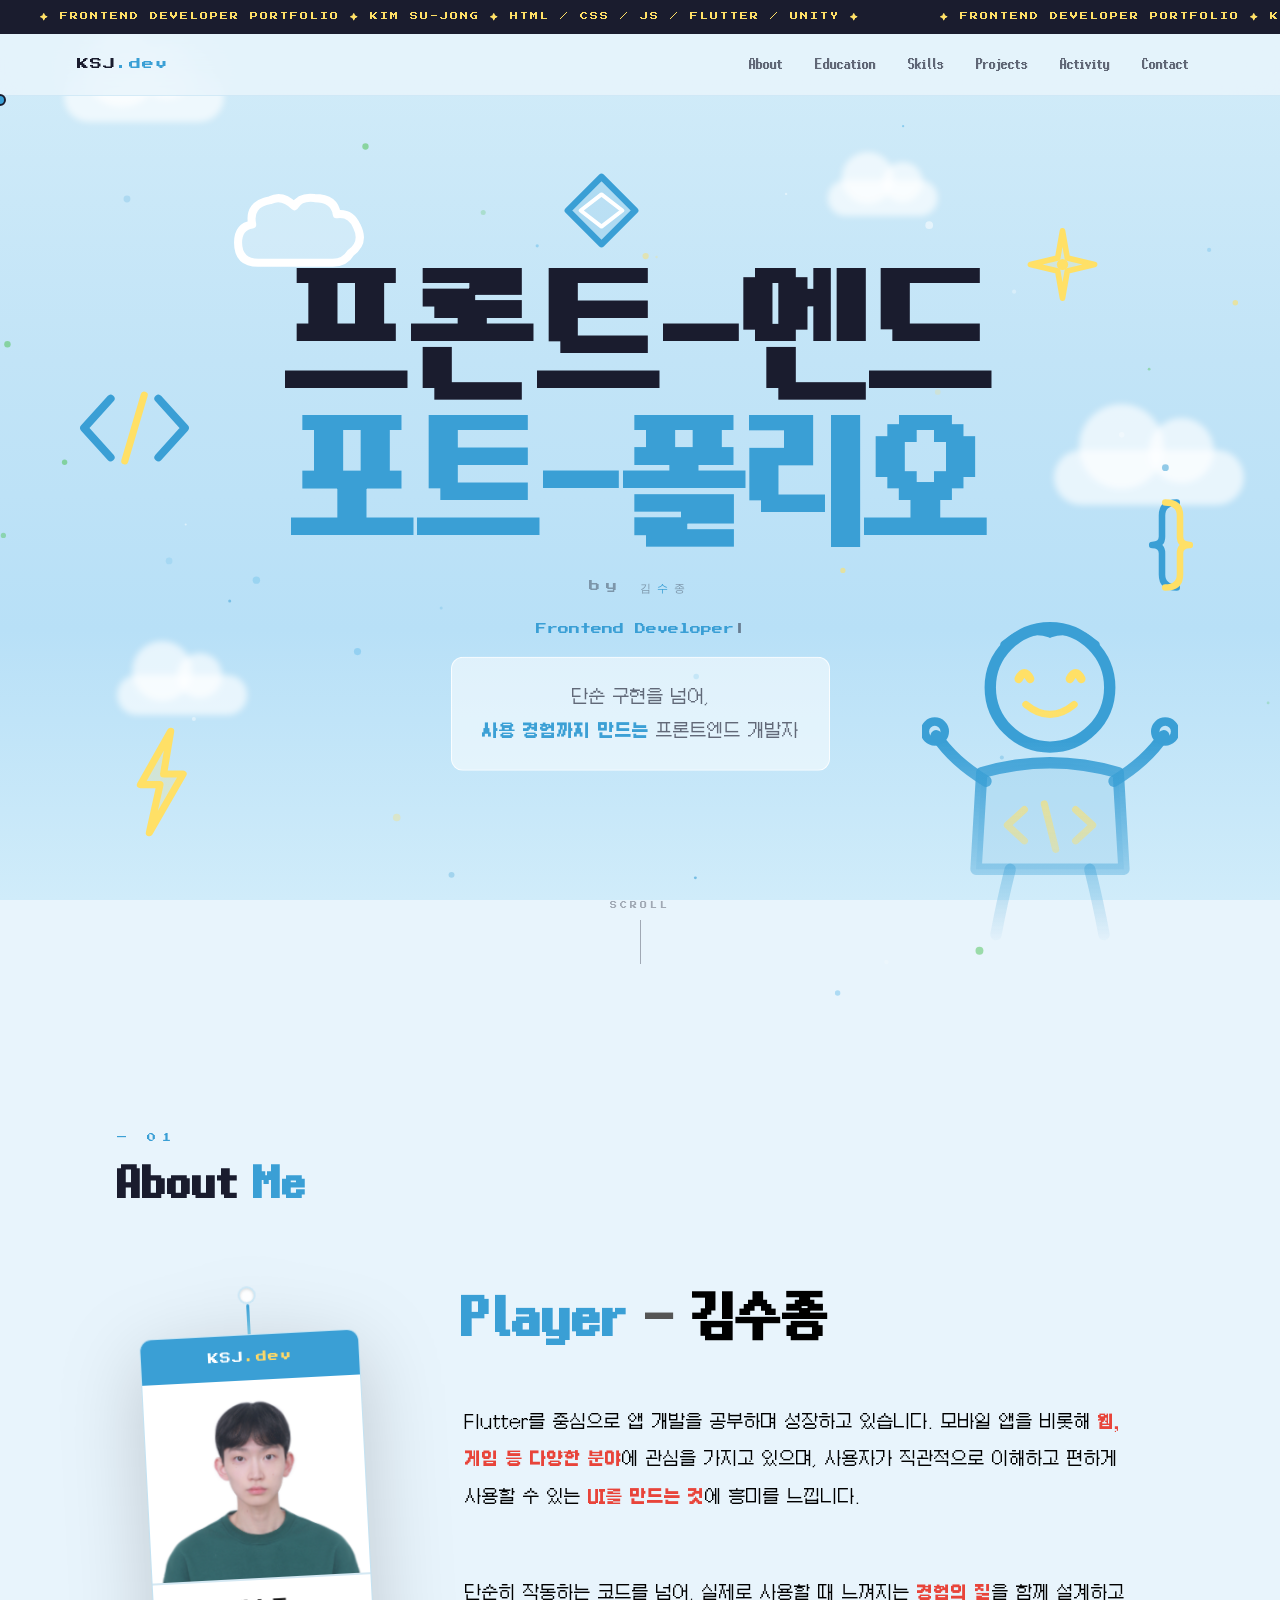
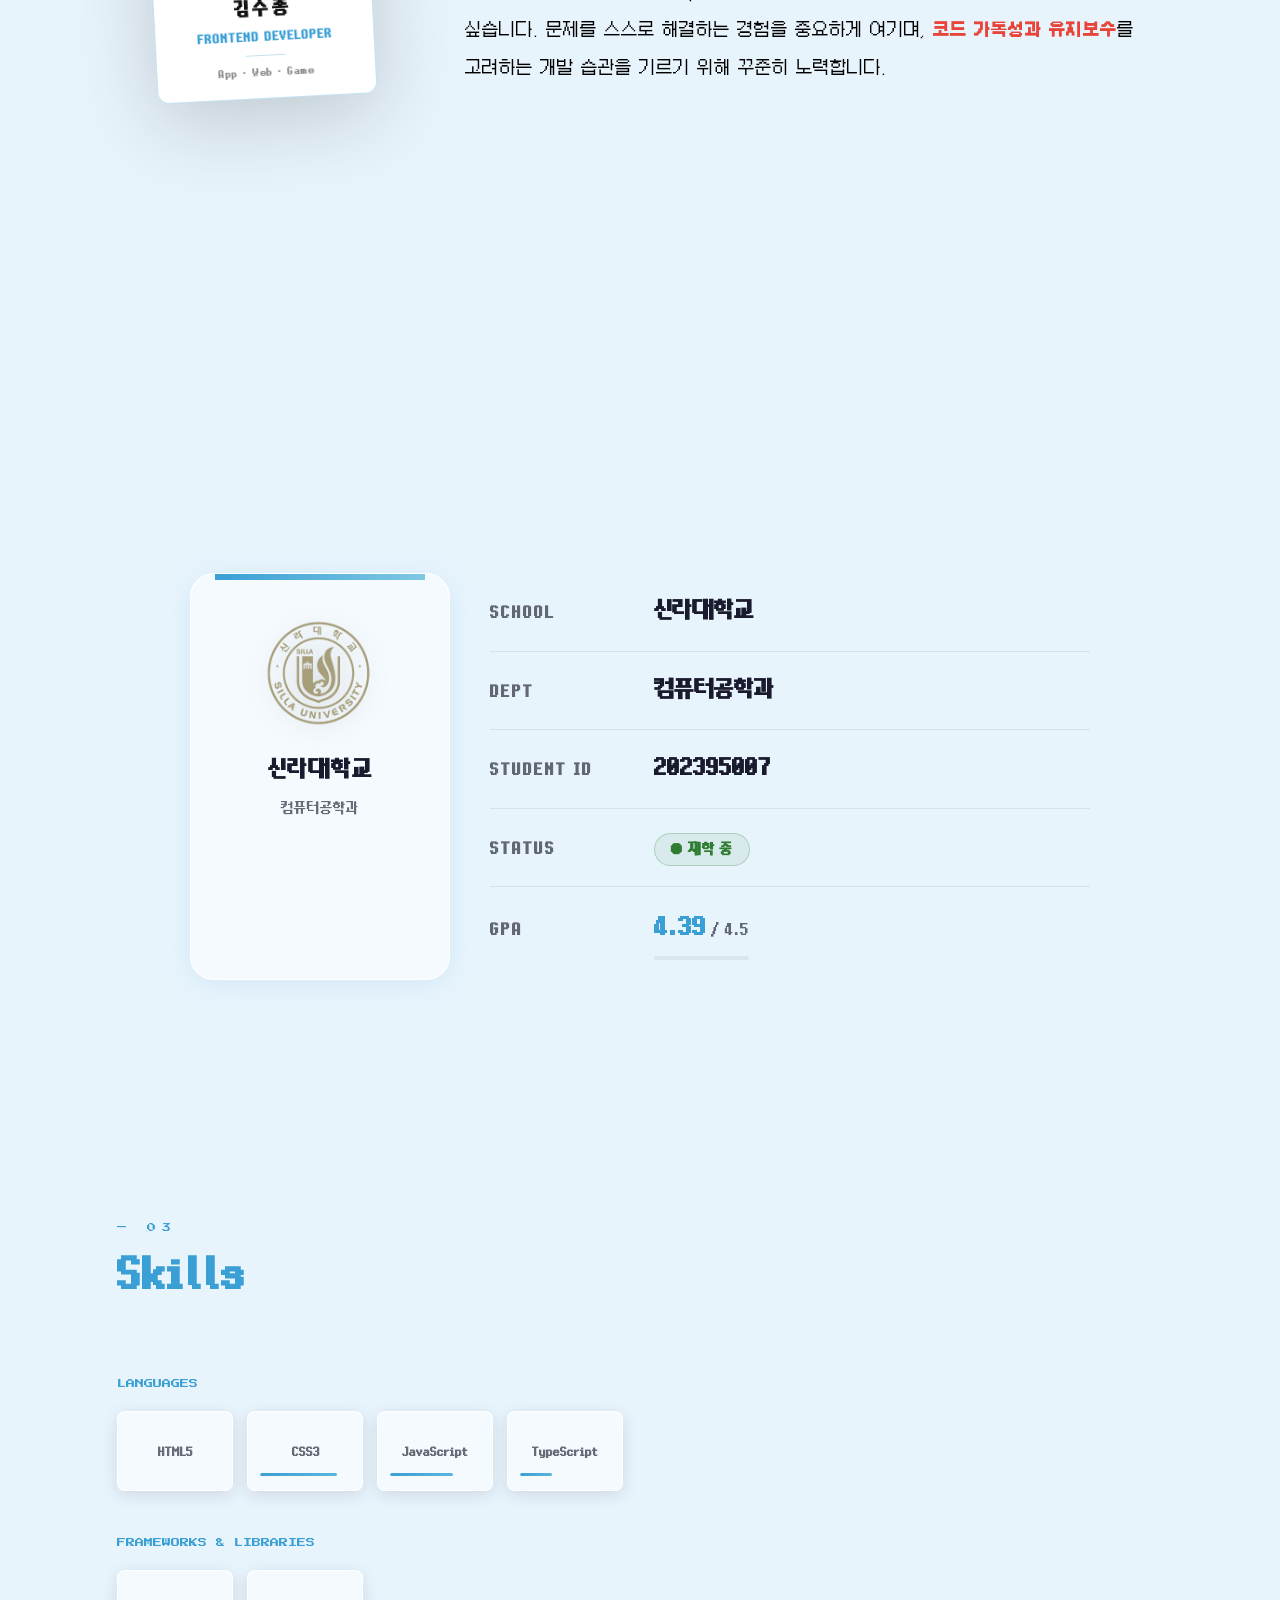
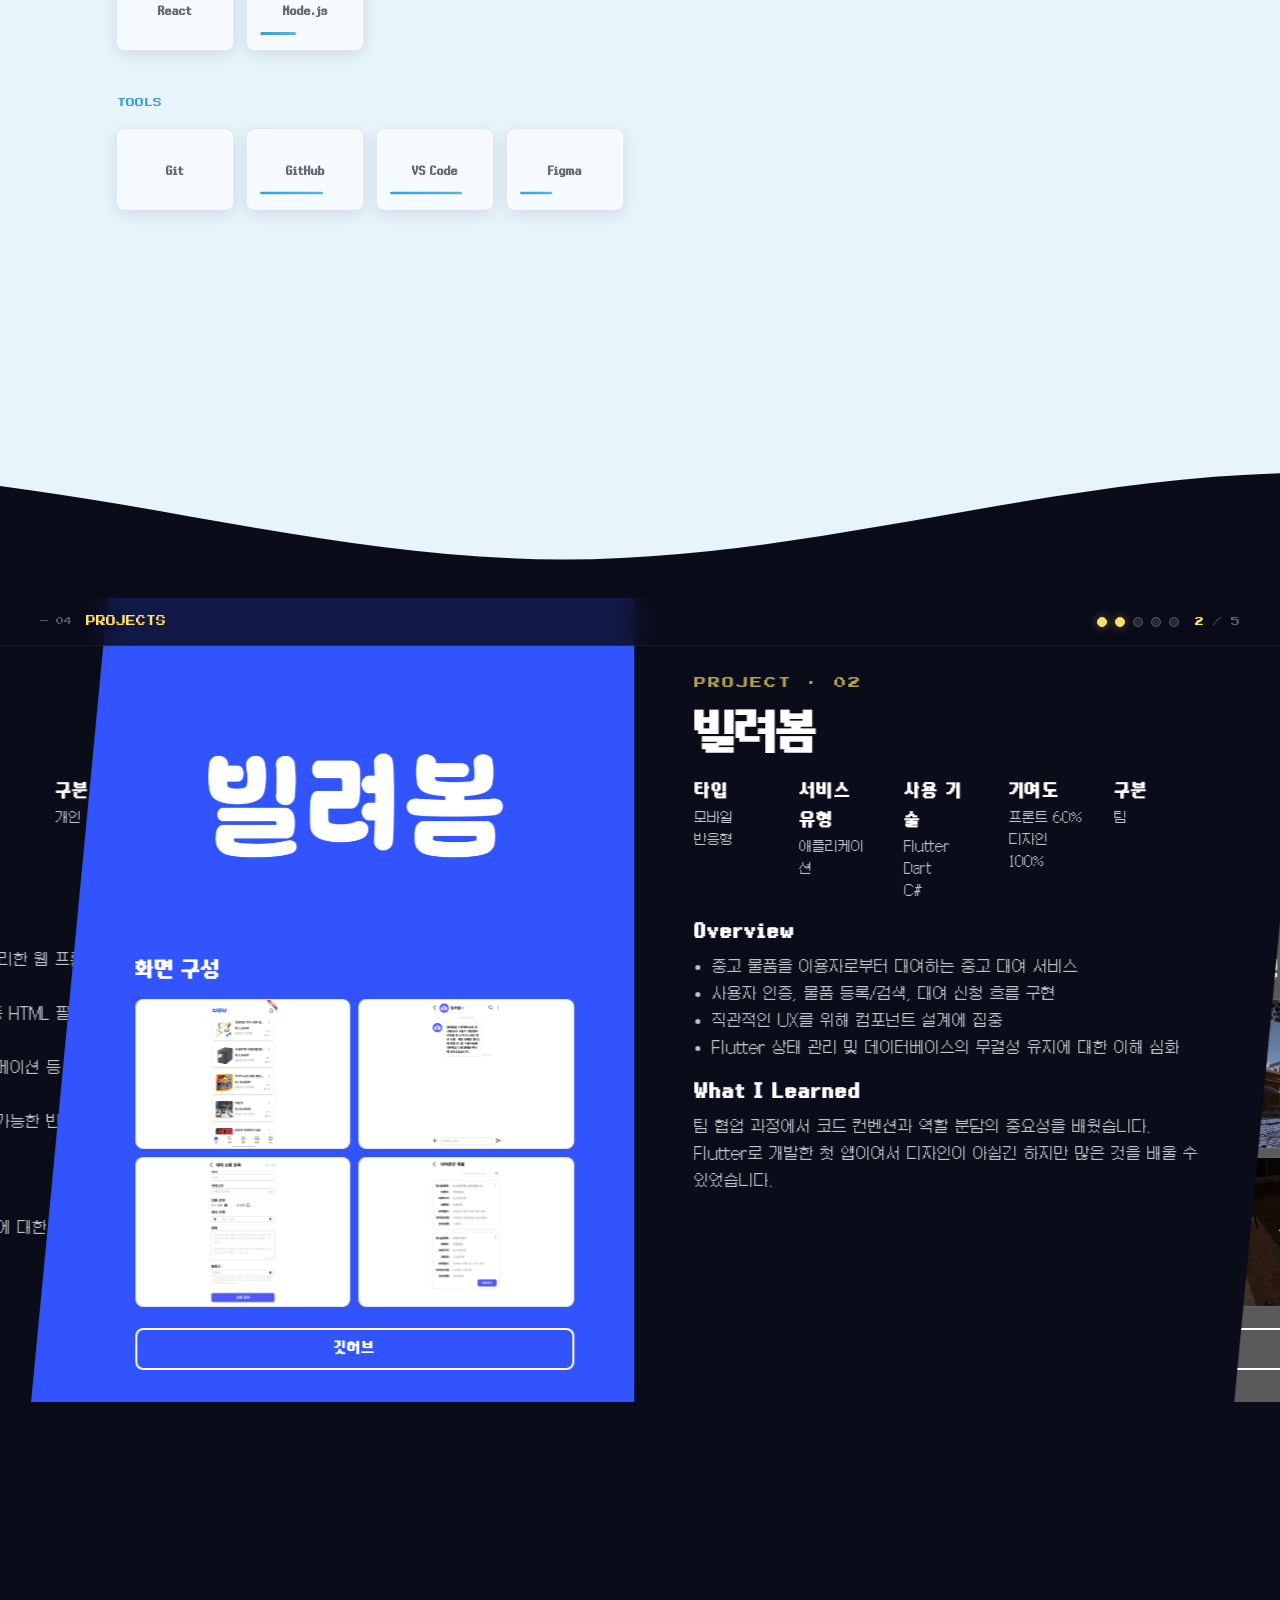
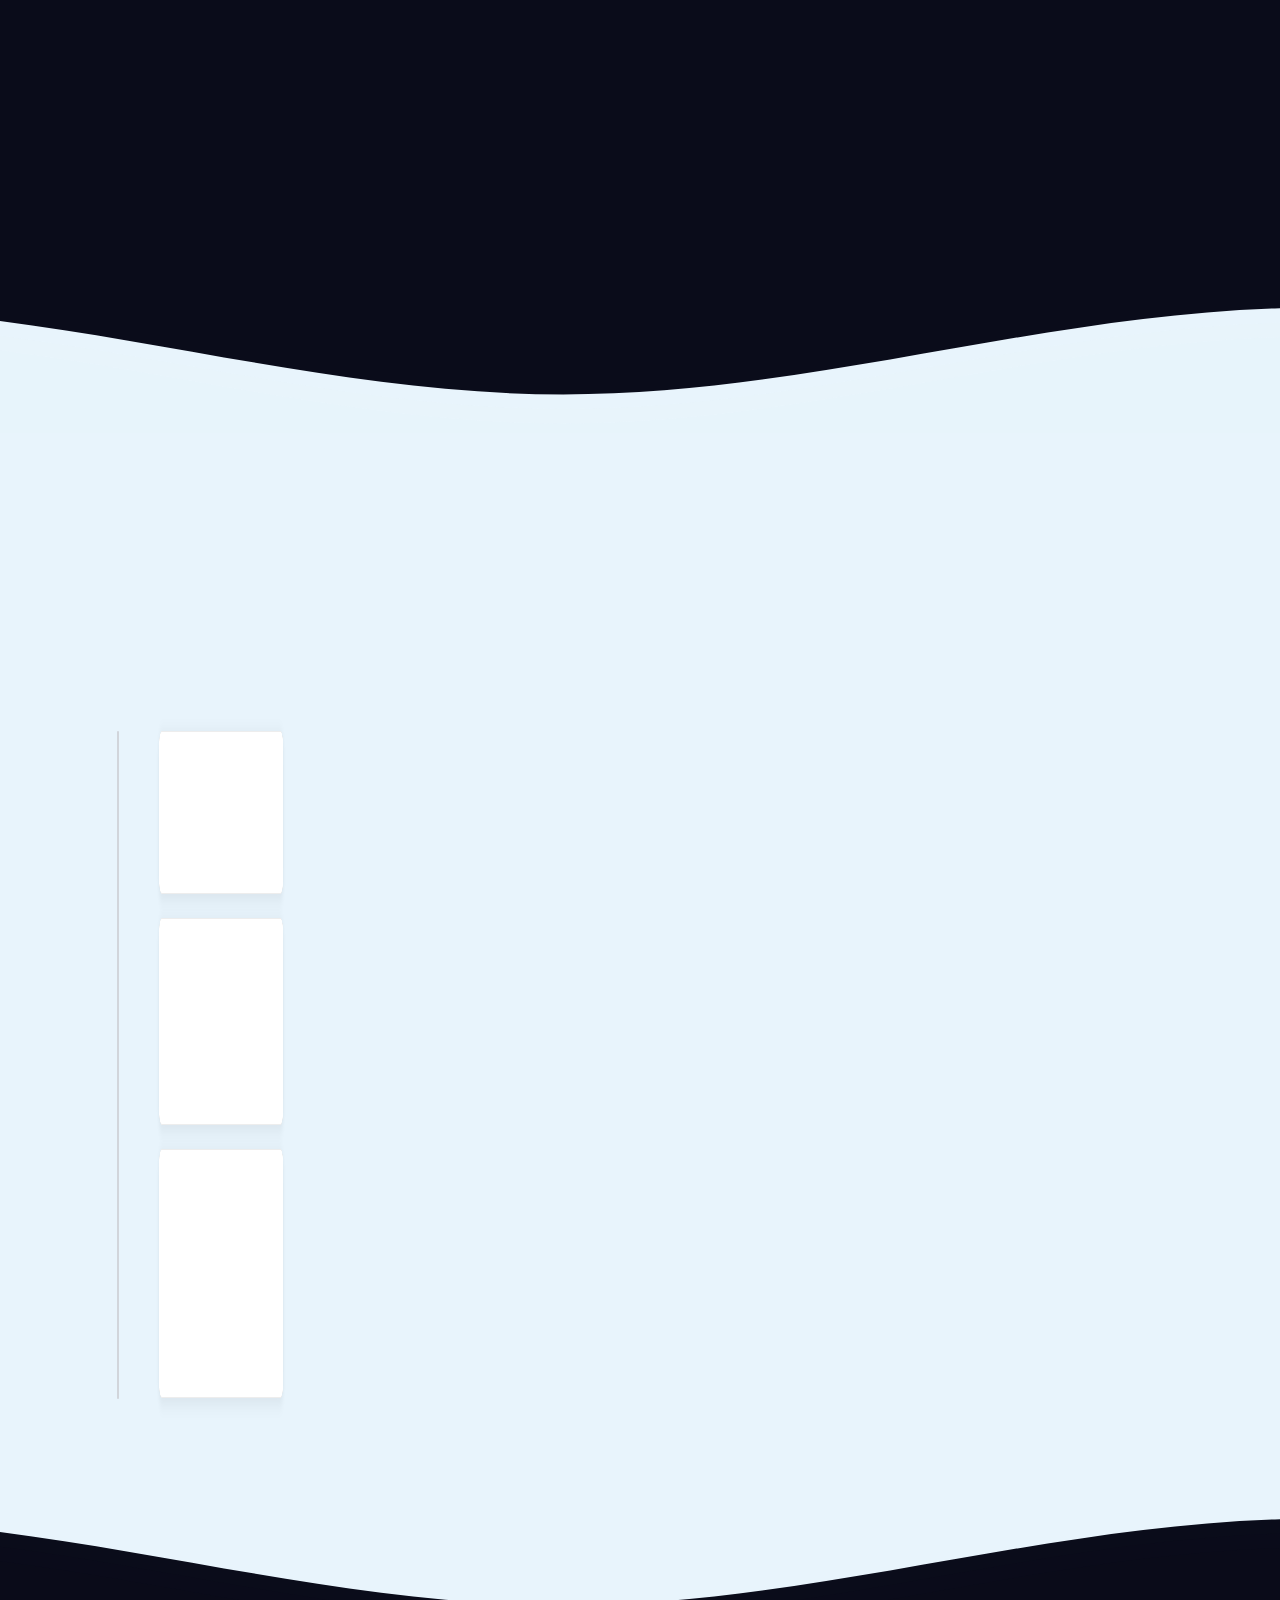
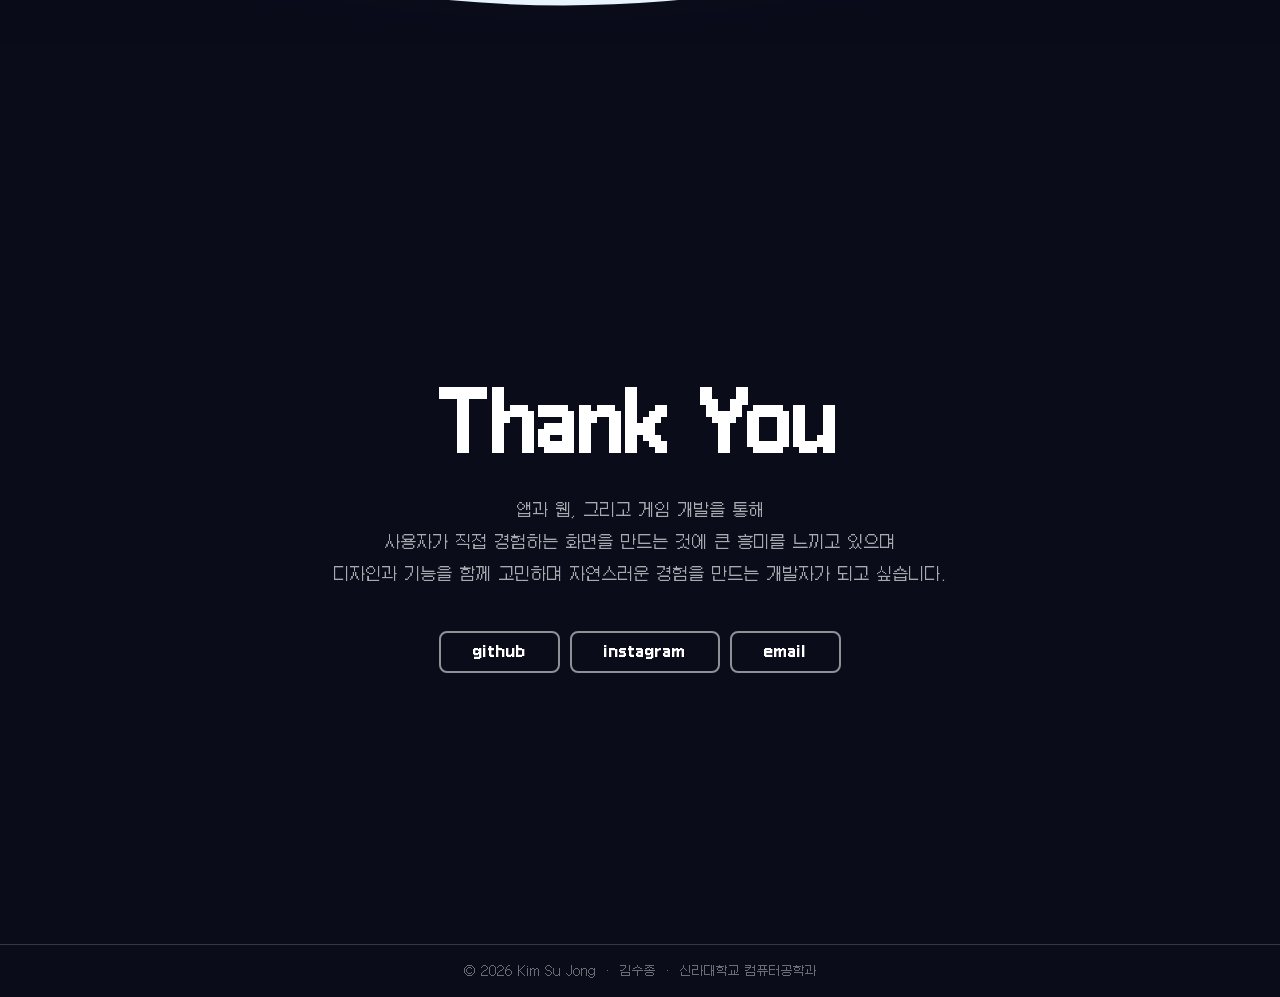
==== commit 303c1742: "[Feat] 콘텍트 섹션 완성" ====
--- a/index.html
+++ b/index.html
@@ -428,13 +428,14 @@
             <div class="act-card-inner">
               <div class="act-card-header">
                 <span class="act-tag">LEARNING</span>
-                <span class="act-period">2023 — 현재</span>
+                <span class="act-period">2023 ~ 현재</span>
               </div>
               <h3 class="act-card-title">학습 이력</h3>
               <ul class="act-learn-list">
-                <li>웹 프론트엔드 (HTML/CSS/JS → React) · 2023–2025</li>
-                <li>인터랙티브 웹 &amp; 게임 (Canvas API) · 2024</li>
-                <li>GitHub 개인 프로젝트 관리 · 2023–현재</li>
+                <li>웹 프론트엔드 (HTML/CSS/JS → React) · 2023 ~ 현재</li>
+                <li>앱 프론트엔드 (Flutter, Dart) · 2024 ~ 현재</li>
+                <li>인터랙티브 웹 &amp; 게임 (Canvas API) · 2025</li>
+                <li>GitHub 개인 프로젝트 관리 · 2023 ~ 현재</li>
               </ul>
             </div>
           </div>
@@ -445,40 +446,39 @@
   </div>
 </section>
 
+<!-- ── Wave Divider: Activity → Contact ── -->
+<div class="wave-divider wave-act-to-contact">
+  <svg xmlns="http://www.w3.org/2000/svg" viewBox="0 24 150 28" preserveAspectRatio="none">
+    <defs>
+      <path id="gw-c" d="M-160 44c30 0 58-18 88-18s 58 18 88 18 58-18 88-18 58 18 88 18 v44h-352z"/>
+    </defs>
+    <g class="parallax">
+      <use href="#gw-c" x="50" y="0"  fill="#0a0c1a"/>
+      <use href="#gw-c" x="50" y="3"  fill="#0a0c1ad1"/>
+      <use href="#gw-c" x="50" y="6"  fill="#0a0c1aa3"/>
+    </g>
+  </svg>
+</div>
+
 <!-- ══════════════ CONTACT ══════════════ -->
 <section id="contact">
-  <div class="container">
-    <p class="sec-label reveal" style="text-align:center">— 06</p>
-    <h2 class="sec-title reveal reveal-center">Get in <span class="accent">Touch</span></h2>
-    <p class="contact-sub reveal">
-      함께 일하고 싶으시거나 궁금한 점이 있다면<br>
-      언제든지 편하게 연락 주세요!
+  <div class="contact-inner">
+    <h2 class="contact-thanks reveal">Thank You</h2>
+    <p class="contact-desc reveal">
+      앱과 웹, 그리고 게임 개발을 통해<br>
+      사용자가 직접 경험하는 화면을 만드는 것에 큰 흥미를 느끼고 있으며<br>
+      디자인과 기능을 함께 고민하며 자연스러운 경험을 만드는 개발자가 되고 싶습니다.
     </p>
-    <div class="contact-grid">
-      <a href="mailto:20231023@silla.ac.kr" class="cc tilt-card reveal reveal-delay-1">
-        <span class="cc-icon">📧</span>
-        <span class="cc-label">EMAIL</span>
-        <span class="cc-val">20231023@silla.ac.kr</span>
-      </a>
-      <a href="https://github.com/" target="_blank" rel="noopener noreferrer" class="cc tilt-card reveal reveal-delay-2">
-        <span class="cc-icon">🐱</span>
-        <span class="cc-label">GITHUB</span>
-        <span class="cc-val">github.com/kimsujong</span>
-      </a>
-      <div class="cc tilt-card reveal reveal-delay-3">
-        <span class="cc-icon">🏫</span>
-        <span class="cc-label">SCHOOL</span>
-        <span class="cc-val">신라대학교</span>
-      </div>
+    <div class="contact-btns reveal">
+      <a href="https://github.com/rlatnwhd" target="_blank" rel="noopener noreferrer" class="contact-btn">github</a>
+      <a href="https://www.instagram.com/05.sujong_/" target="_blank" rel="noopener noreferrer" class="contact-btn">instagram</a>
+      <a href="mailto:kimsj6780@gmail.com" class="contact-btn">email</a>
     </div>
   </div>
 </section>
 
-<div class="ground"></div>
 <footer>
-  <div class="footer-logo">KSJ.dev</div>
-  <p>© 2025 김수종 · 신라대학교 컴퓨터소프트웨어공학부</p>
-  <p>Made with <span class="heart">♥</span> and a lot of ☕ · HTML / CSS / Vanilla JS</p>
+  <p>© 2026 Kim Su Jong &nbsp;·&nbsp; 김수종 &nbsp;·&nbsp; 신라대학교 컴퓨터공학과</p>
 </footer>
 
 <!-- ==============================
--- a/CSS/partials/_waves.css
+++ b/CSS/partials/_waves.css
@@ -28,6 +28,11 @@
   background: #0a0c1a;
 }
 
+/* ── Activity → Contact 웨이브: sky(밝음) 배경 위, 다크색으로 전환 ── */
+.wave-act-to-contact {
+  background: #e8f4fc;
+}
+
 /* ── 샘플과 동일한 애니메이션 ── */
 .parallax > use {
   animation: move-forever 12s linear infinite;
--- a/CSS/partials/_contact.css
+++ b/CSS/partials/_contact.css
@@ -1,19 +1,75 @@
 /* ═══════════════════════════════════
    CONTACT
-   책임 : 연락처 섹션 카드 그리드 스타일
+   책임 : 샘플 스타일 — 감사합니다 + 버튼 2개
 ═══════════════════════════════════ */
-#contact { text-align: center; }
-.contact-sub { font-size: 16px; margin-bottom: 52px; opacity: 0.6; line-height: 2; }
-.contact-grid { display: flex; justify-content: center; gap: 24px; flex-wrap: wrap; }
-.cc {
-  background: var(--card); border-radius: var(--radius);
-  box-shadow: 0 8px 32px var(--shadow); border: 1px solid var(--border);
-  padding: 48px 64px; display: flex; flex-direction: column;
-  align-items: center; gap: 16px; min-width: 200px;
-  will-change: transform; transition: box-shadow var(--transition), background var(--transition), border-color var(--transition);
+#contact {
+  background: #0a0c1a;
+  text-align: center;
+  padding: 160px 24px 140px;
+  min-height: 100vh;
+  display: flex;
+  align-items: center;
 }
-.cc:hover { box-shadow: 0 20px 60px var(--shadow-strong); border-color: var(--accent-border); }
-.cc-icon { font-size: 48px; transition: transform var(--transition); }
-.cc:hover .cc-icon { transform: scale(1.15); }
-.cc-label { font-family: 'Press Start 2P', monospace; font-size: 10px; color: var(--accent); transition: color var(--transition); }
-.cc-val { font-size: 13px; opacity: 0.6; transition: color var(--transition), opacity var(--transition); }
+
+.contact-inner {
+  max-width: 720px;
+  margin: 0 auto;
+  display: flex;
+  flex-direction: column;
+  align-items: center;
+  gap: 32px;
+  padding-top: 50px;
+}
+
+/* 제목 */
+.contact-thanks {
+  font-family: 'Galmuri11', sans-serif;
+  font-size: clamp(42px, 6vw, 72px);
+  font-weight: 700;
+  color: #ffffff;
+  letter-spacing: -0.02em;
+  line-height: 1.1;
+}
+
+/* 설명 */
+.contact-desc {
+  font-family: 'Galmuri11', sans-serif;
+  font-size: clamp(13px, 1.4vw, 16px);
+  color: rgba(255, 255, 255, 0.65);
+  line-height: 2;
+  word-break: keep-all;
+}
+
+/* 버튼 묶음 */
+.contact-btns {
+  display: flex;
+  gap: 10px;
+  flex-wrap: wrap;
+  justify-content: center;
+  margin-top: 8px;
+}
+
+/* 버튼 — ps-btn과 동일 스타일 */
+.contact-btn {
+  display: inline-flex;
+  align-items: center;
+  justify-content: center;
+  height: 42px;
+  padding: 0 32px;
+  border-radius: 8px;
+  border: 2px solid rgba(255, 255, 255, 0.55);
+  background: transparent;
+  font-family: 'Galmuri11', sans-serif;
+  font-size: 14px;
+  font-weight: 700;
+  color: #ffffff;
+  letter-spacing: 1px;
+  text-decoration: none;
+  transition: background 0.25s ease, color 0.25s ease, border-color 0.25s ease;
+  cursor: pointer;
+}
+.contact-btn:hover {
+  background: #ffffff;
+  color: #0a0c1a;
+  border-color: #ffffff;
+}
--- a/CSS/partials/_footer.css
+++ b/CSS/partials/_footer.css
@@ -1,15 +1,19 @@
 /* ═══════════════════════════════════
    FOOTER
-   책임 : 하단 푸터 스타일
+   책임 : 단순 저작권 표시
 ═══════════════════════════════════ */
 footer {
-  position: relative; z-index: 1; background: var(--dark);
-  color: rgba(255,255,255,0.55); text-align: center;
-  padding: 48px 24px; font-size: 13px; line-height: 2.2;
+  position: relative;
+  z-index: 1;
+  background: #0a0c1a;
+  border-top: 1px solid rgba(255, 255, 255, 0.18);
+  text-align: center;
+  padding: 20px 24px;
 }
-.footer-logo {
-  font-family: 'Press Start 2P', monospace; font-size: 13px;
-  color: var(--gold); margin-bottom: 14px; letter-spacing: 2px;
+footer p {
+  font-family: 'Galmuri11', sans-serif;
+  font-size: 12px;
+  color: rgba(255, 255, 255, 0.4);
+  margin: 0;
+  line-height: 1;
 }
-.heart { display: inline-block; color: #ff6b6b; animation: heartbeat 0.85s ease-in-out infinite; }
-@keyframes heartbeat { 0%,100% { transform: scale(1); } 50% { transform: scale(1.32); } }
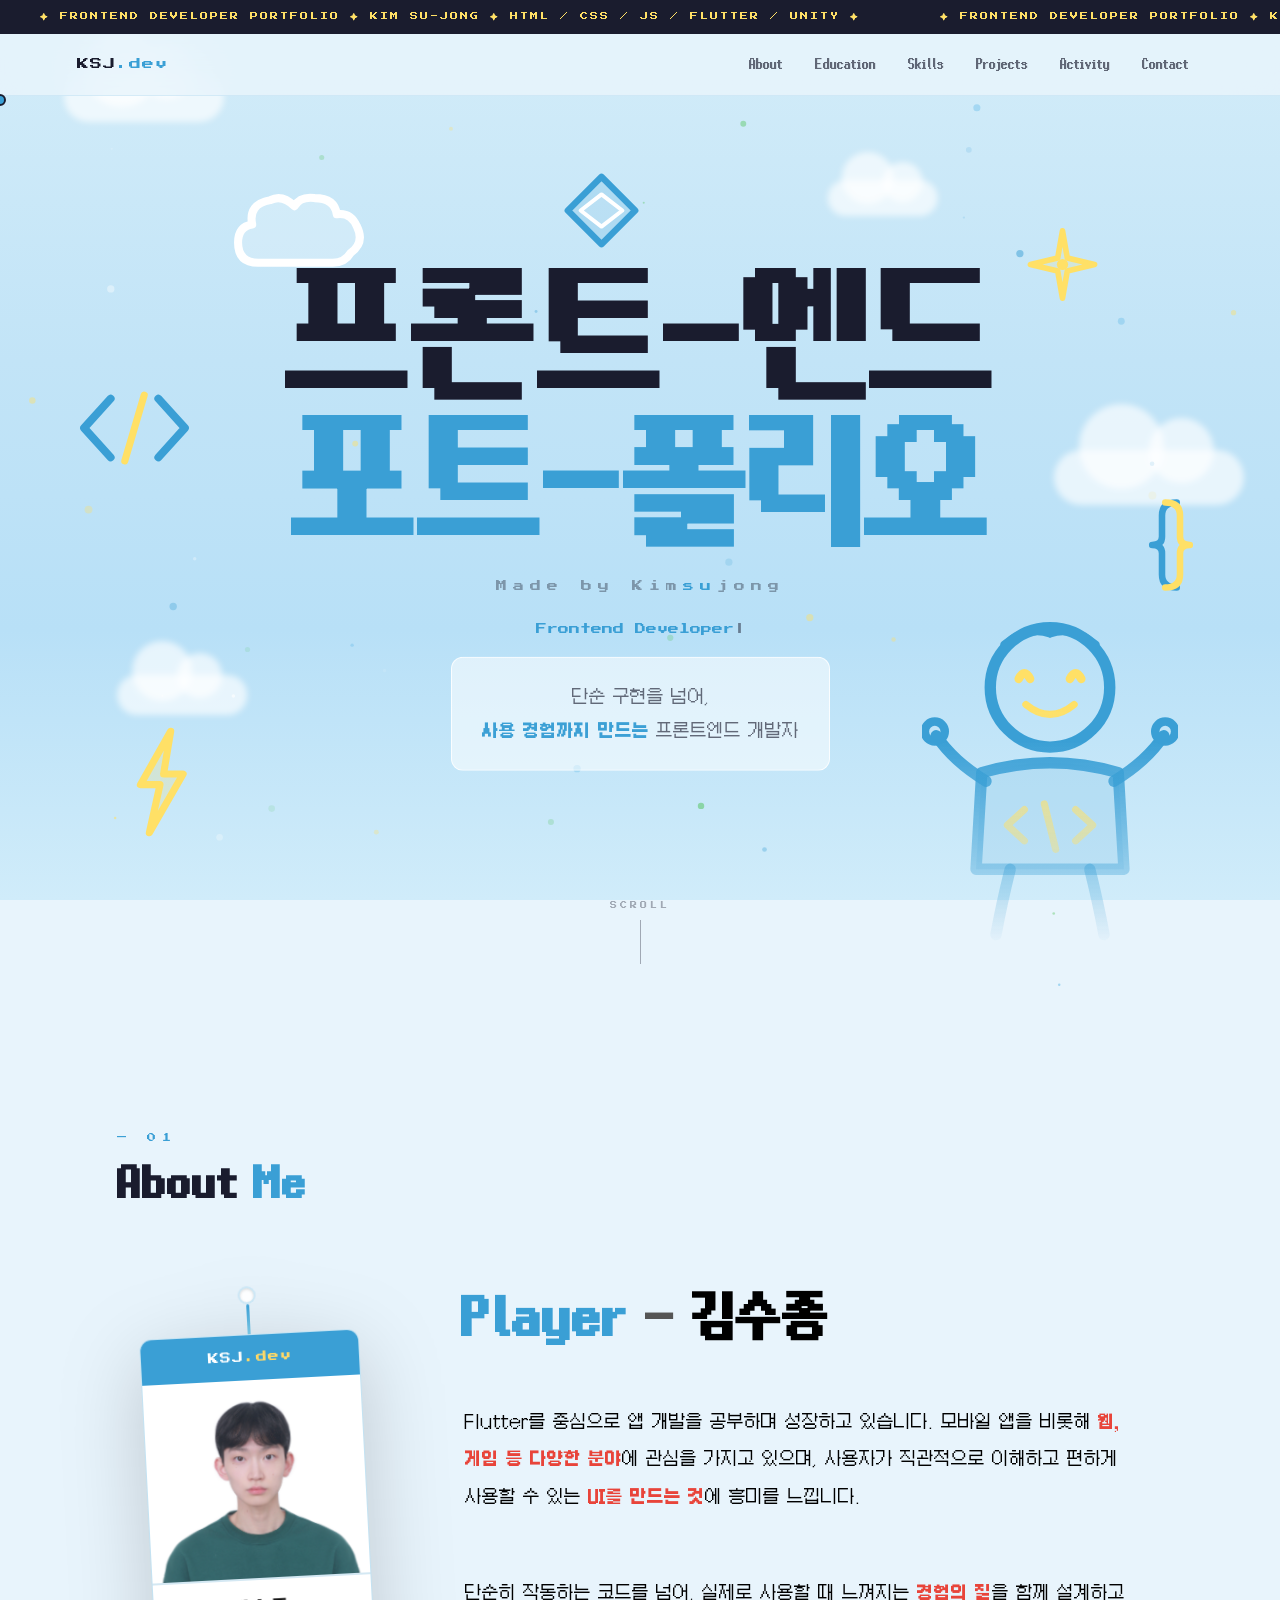
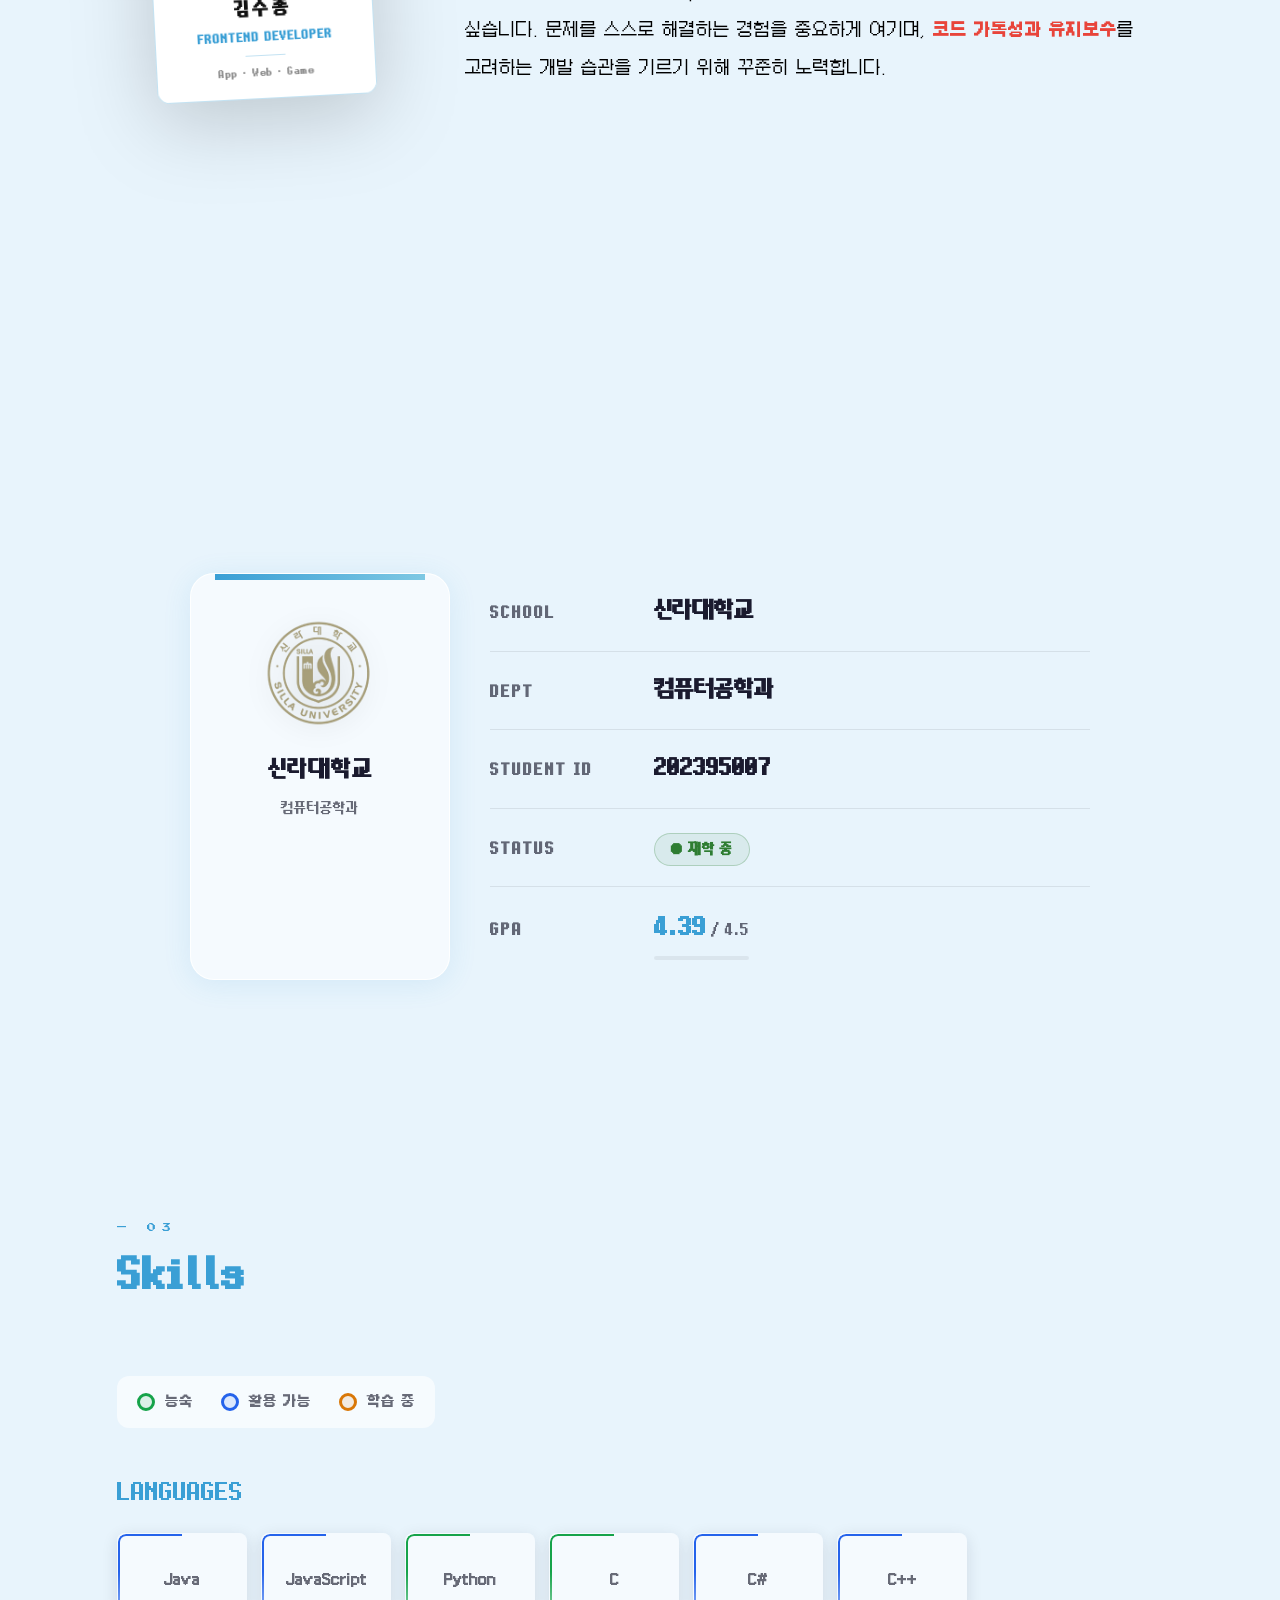
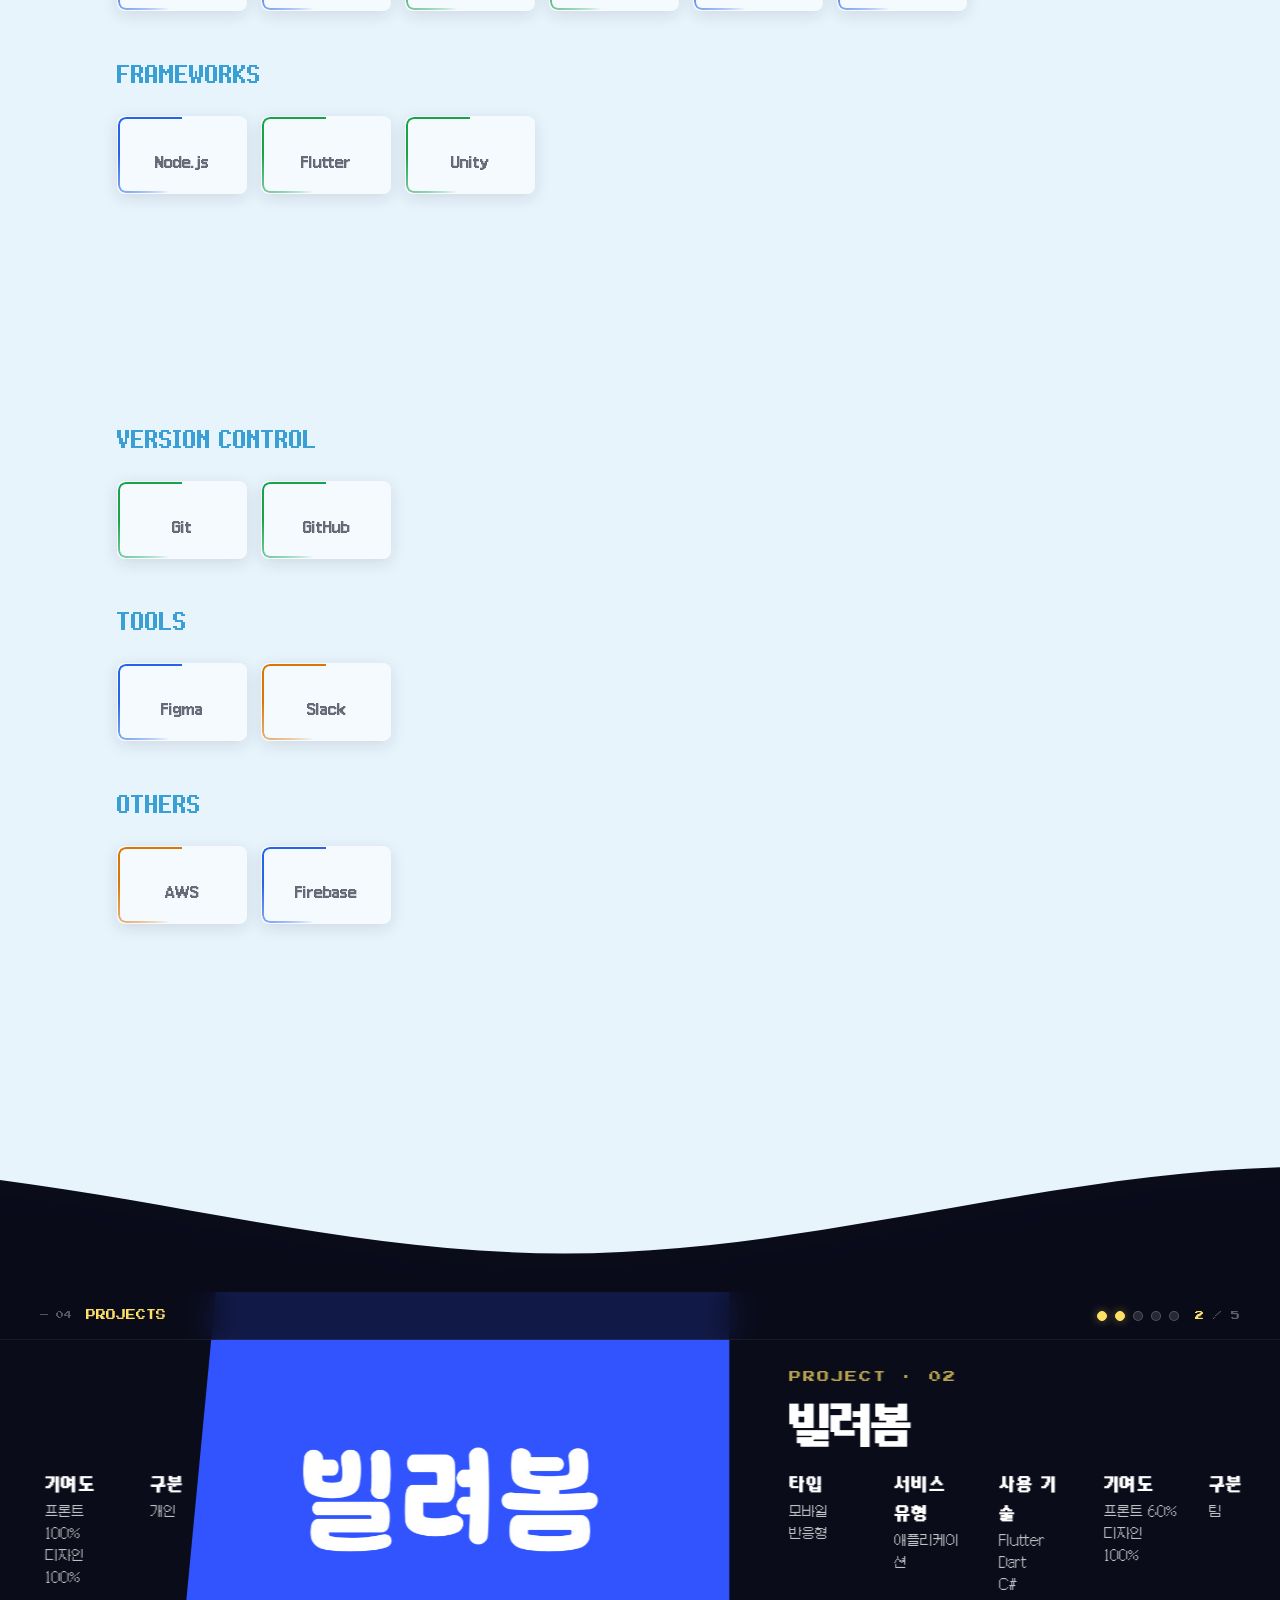
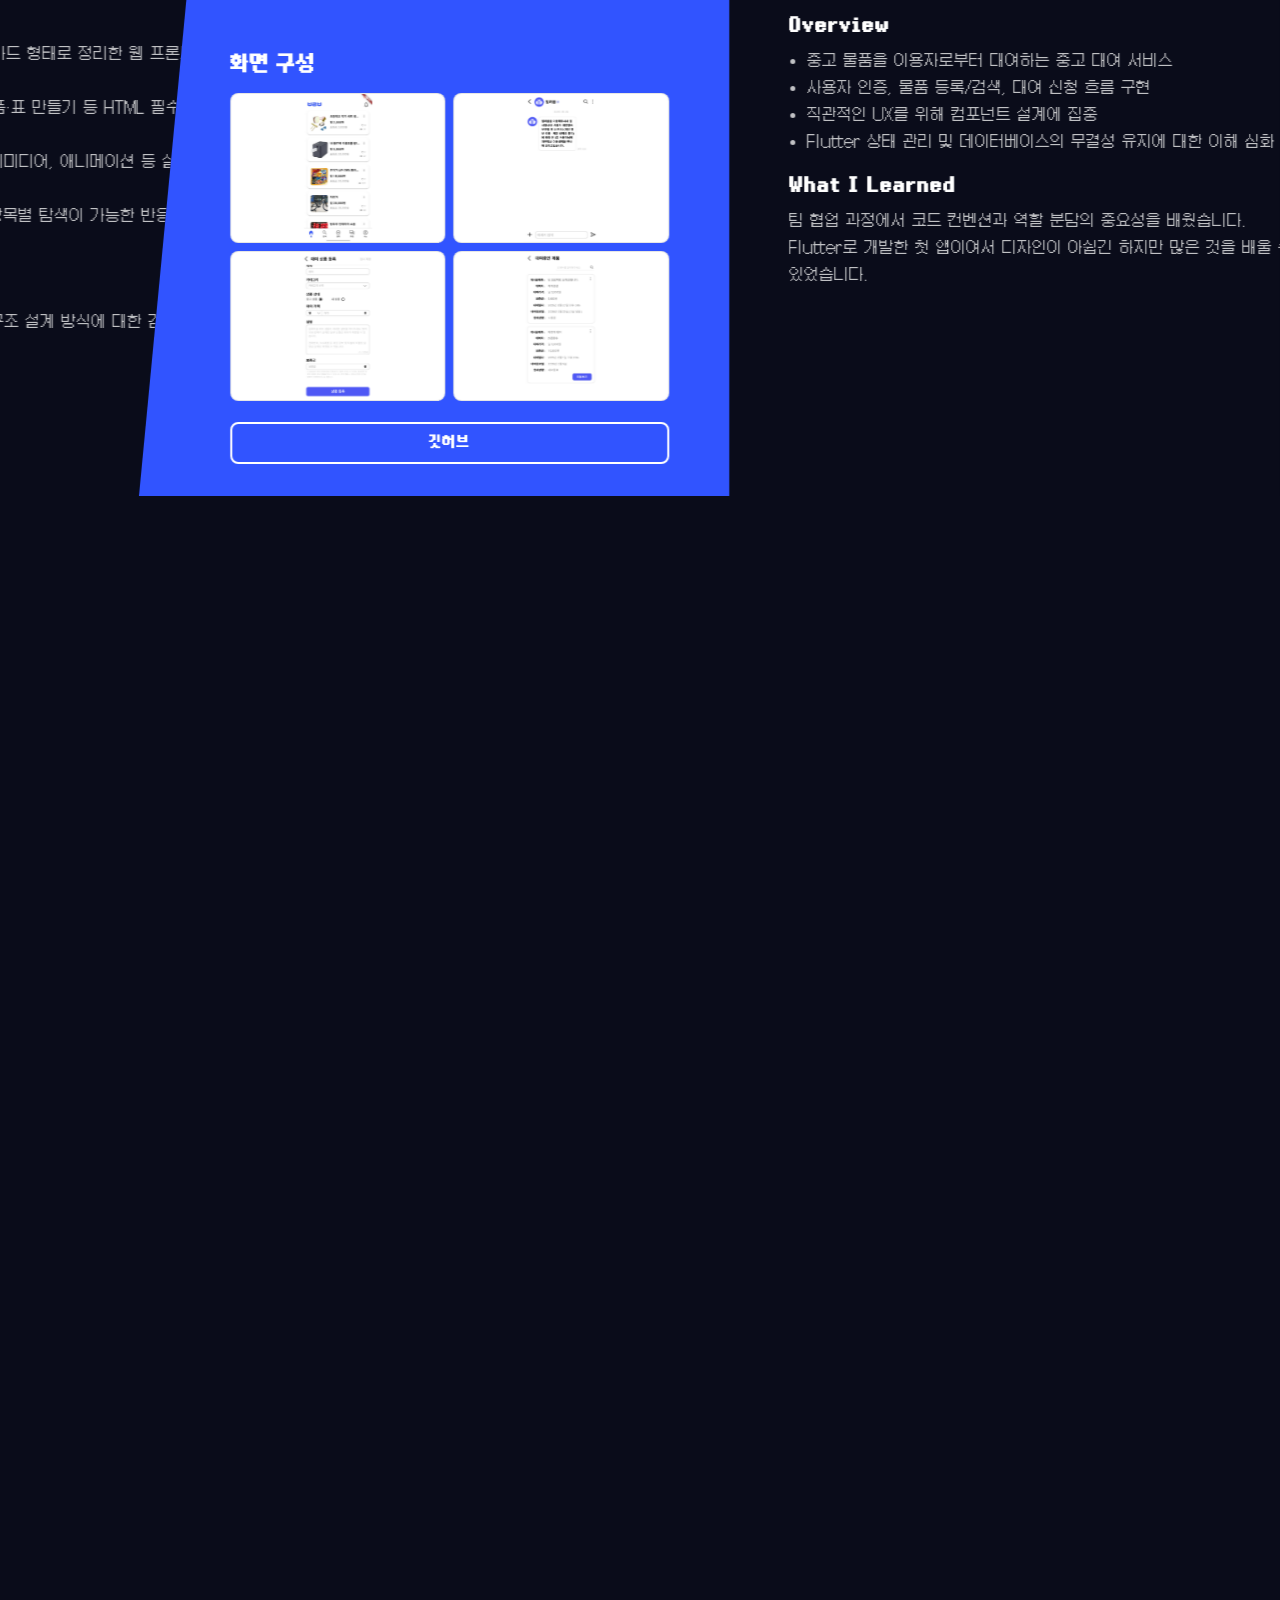
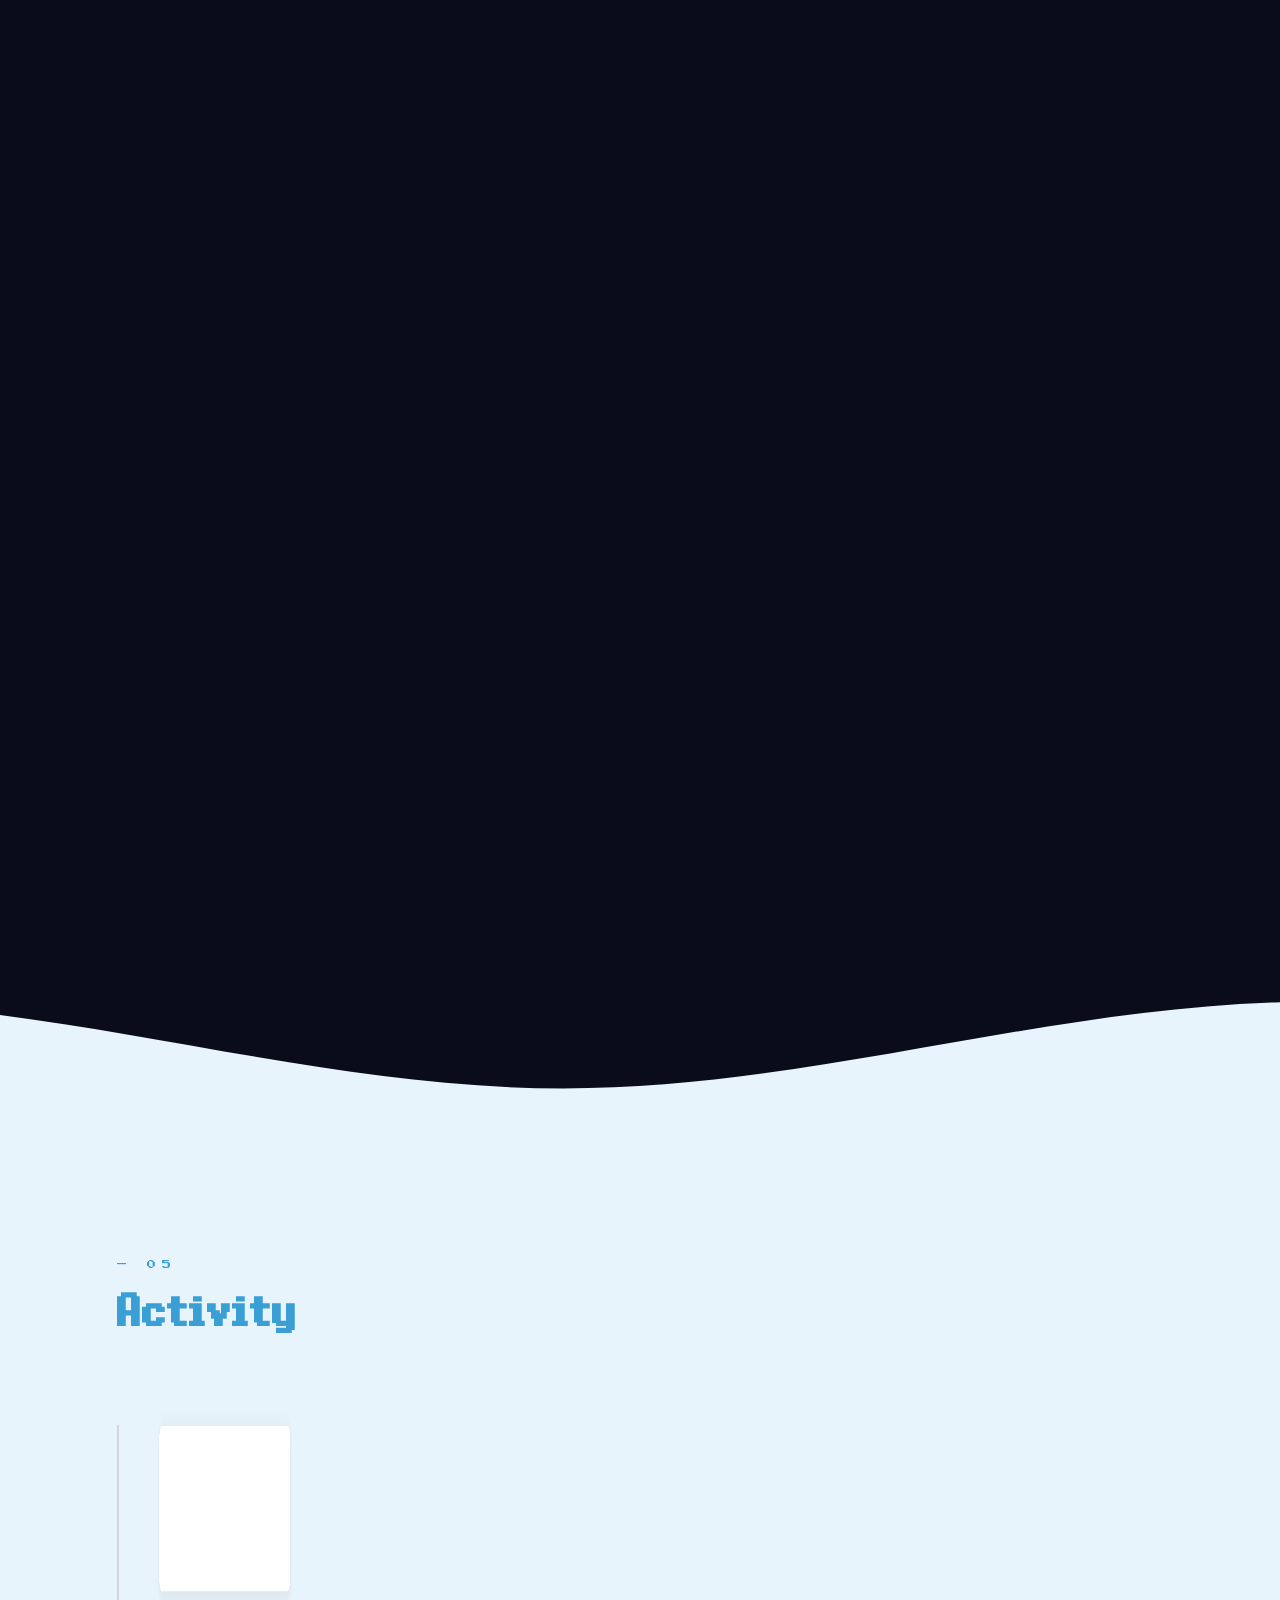
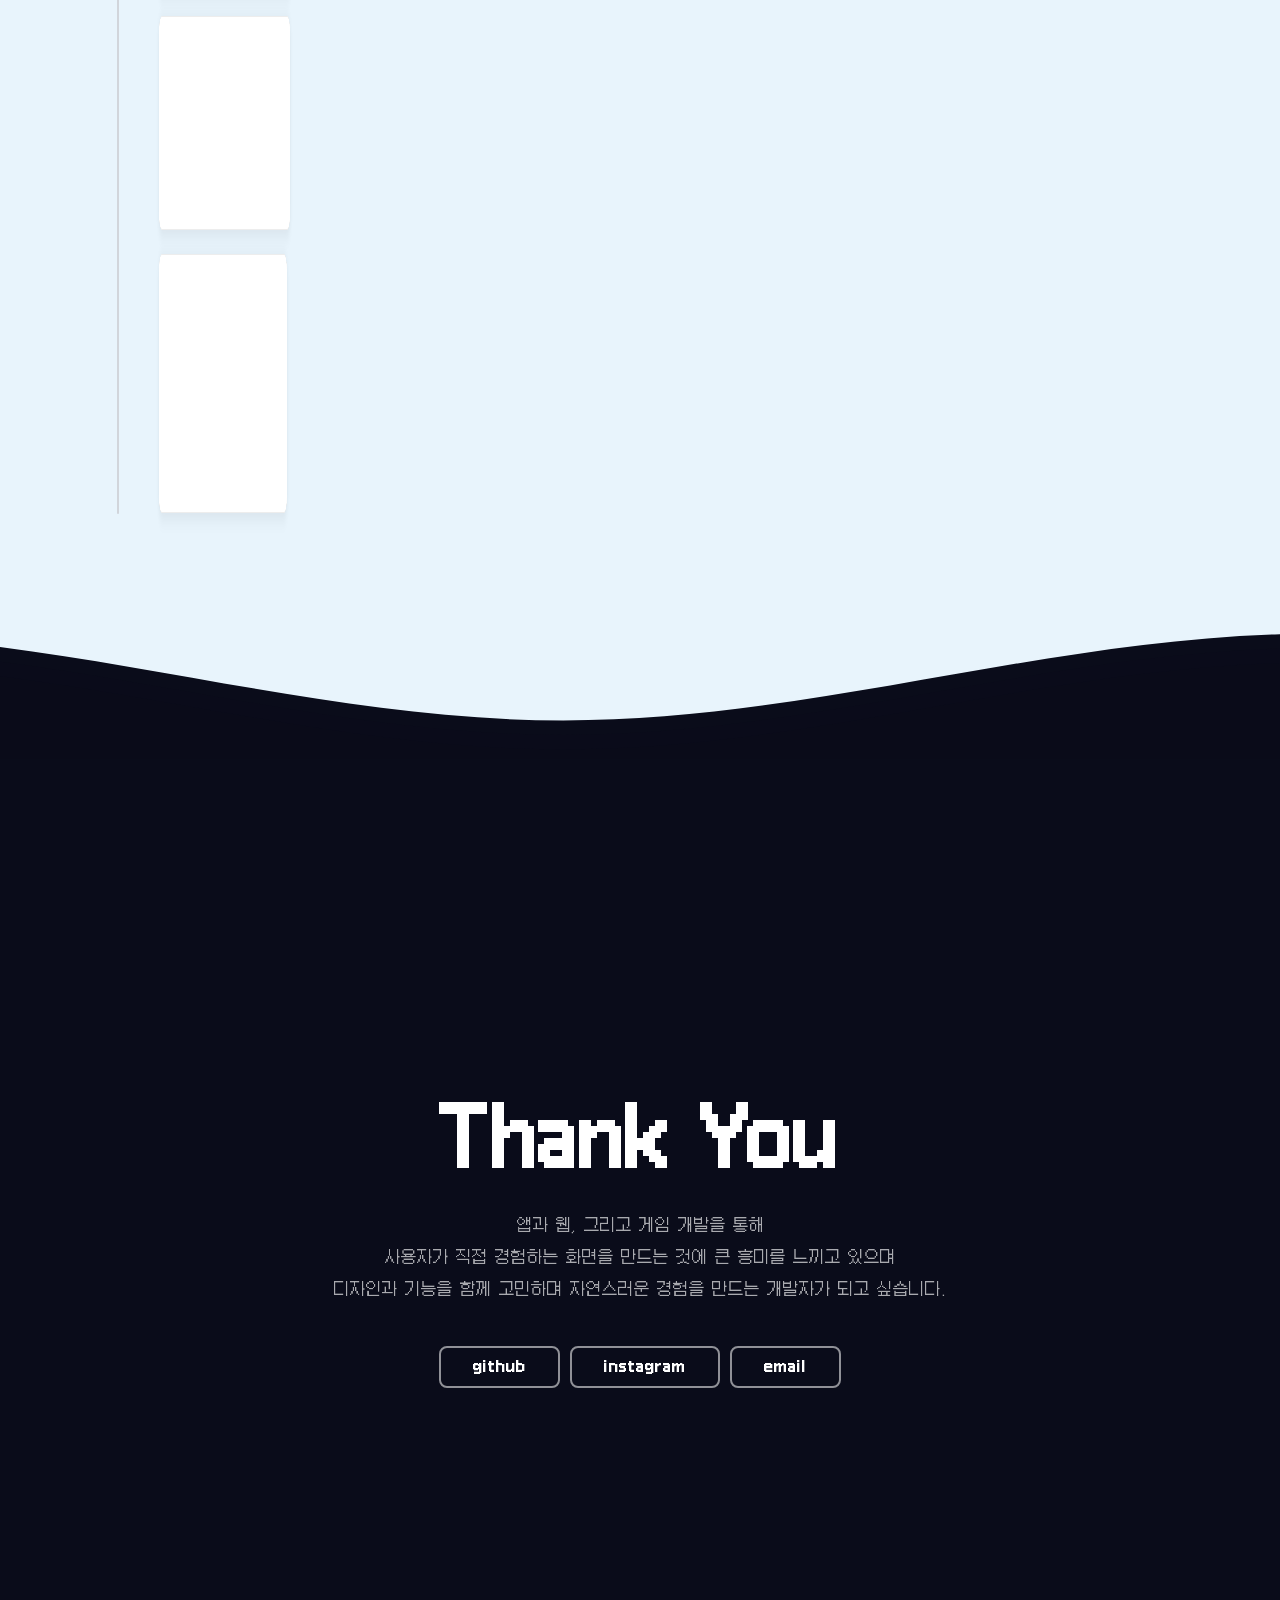
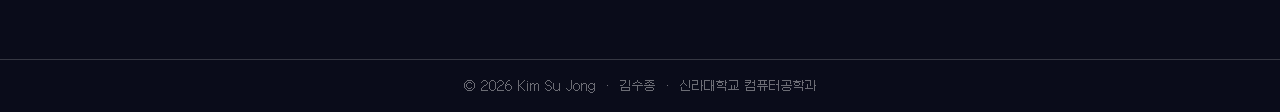
==== commit f11b9b07: "[Feat] Skills 섹션 디자인 추가" ====
--- a/index.html
+++ b/index.html
@@ -85,7 +85,7 @@
     <div class="hero-inner">
 
       <h1 class="hero-name reveal">프론트–엔드<br><span class="accent">포트–폴리오</span></h1>
-      <p class="hero-author">by 김<span class="accent">수</span>종</p>
+      <p class="hero-author">Made by Kim<span class="accent">su</span>jong</p>
       <div class="hero-typing-wrap reveal">
         <span id="typed-text"></span><span class="typed-cursor">|</span>
       </div>
@@ -227,84 +227,81 @@
     <p class="sec-label reveal">— 03</p>
     <h2 class="sec-title reveal"><span class="accent">Skills</span></h2>
 
+    <!-- 숙련도 범례 -->
+    <div class="sk-legend reveal">
+      <div class="sk-legend-item">
+        <span class="sk-legend-swatch sk-l-high"></span>
+        <span>능숙</span>
+      </div>
+      <div class="sk-legend-item">
+        <span class="sk-legend-swatch sk-l-mid"></span>
+        <span>활용 가능</span>
+      </div>
+      <div class="sk-legend-item">
+        <span class="sk-legend-swatch sk-l-learn"></span>
+        <span>학습 중</span>
+      </div>
+    </div>
+
+    <!-- LANGUAGES -->
     <div class="skill-group reveal">
       <div class="group-label">LANGUAGES</div>
       <div class="skill-row">
-        <div class="sk">
-          <div class="sk-tip">상급</div>
-          <i class="devicon-html5-plain colored"></i>
-          <span class="sk-name">HTML5</span>
-          <div class="sk-bar"><div class="sk-fill" data-level="90"></div></div>
-        </div>
-        <div class="sk">
-          <div class="sk-tip">상급</div>
-          <i class="devicon-css3-plain colored"></i>
-          <span class="sk-name">CSS3</span>
-          <div class="sk-bar"><div class="sk-fill" data-level="85"></div></div>
-        </div>
-        <div class="sk">
-          <div class="sk-tip">중급</div>
-          <i class="devicon-javascript-plain colored"></i>
-          <span class="sk-name">JavaScript</span>
-          <div class="sk-bar"><div class="sk-fill" data-level="70"></div></div>
-        </div>
-        <div class="sk">
-          <div class="sk-tip">입문</div>
-          <i class="devicon-typescript-plain colored"></i>
-          <span class="sk-name">TypeScript</span>
-          <div class="sk-bar"><div class="sk-fill" data-level="35"></div></div>
-        </div>
-      </div>
-    </div>
-
+        <div class="sk" data-level="mid"><i class="devicon-java-plain colored"></i><span class="sk-name">Java</span></div>
+        <div class="sk" data-level="mid"><i class="devicon-javascript-plain colored"></i><span class="sk-name">JavaScript</span></div>
+        <div class="sk" data-level="high"><i class="devicon-python-plain colored"></i><span class="sk-name">Python</span></div>
+        <div class="sk" data-level="high"><i class="devicon-c-plain colored"></i><span class="sk-name">C</span></div>
+        <div class="sk" data-level="mid"><i class="devicon-csharp-plain colored"></i><span class="sk-name">C#</span></div>
+        <div class="sk" data-level="mid"><i class="devicon-cplusplus-plain colored"></i><span class="sk-name">C++</span></div>
+      </div>
+    </div>
+
+    <!-- FRAMEWORKS -->
     <div class="skill-group reveal">
-      <div class="group-label">FRAMEWORKS &amp; LIBRARIES</div>
+      <div class="group-label">FRAMEWORKS</div>
       <div class="skill-row">
-        <div class="sk">
-          <div class="sk-tip">중급</div>
-          <i class="devicon-react-original colored"></i>
-          <span class="sk-name">React</span>
-          <div class="sk-bar"><div class="sk-fill" data-level="65"></div></div>
-        </div>
-        <div class="sk">
-          <div class="sk-tip">입문</div>
-          <i class="devicon-nodejs-plain colored"></i>
-          <span class="sk-name">Node.js</span>
-          <div class="sk-bar"><div class="sk-fill" data-level="40"></div></div>
-        </div>
-      </div>
-    </div>
-
+        <div class="sk" data-level="mid"><i class="devicon-nodejs-plain colored"></i><span class="sk-name">Node.js</span></div>
+        <div class="sk" data-level="high"><i class="devicon-flutter-plain colored"></i><span class="sk-name">Flutter</span></div>
+        <div class="sk" data-level="high"><i class="devicon-unity-original" style="color:#111;"></i><span class="sk-name">Unity</span></div>
+      </div>
+    </div>
+
+    <!-- DATABASE -->
+    <div class="skill-group reveal">
+      <div class="group-label">DATABASE</div>
+      <div class="skill-row">
+        <div class="sk" data-level="high"><i class="devicon-mysql-plain colored"></i><span class="sk-name">MySQL</span></div>
+        <div class="sk" data-level="mid"><i class="devicon-oracle-plain colored"></i><span class="sk-name">Oracle</span></div>
+        <div class="sk" data-level="learn"><i class="devicon-mongodb-plain colored"></i><span class="sk-name">MongoDB</span></div>
+      </div>
+    </div>
+
+    <!-- VERSION CONTROL -->
+    <div class="skill-group reveal">
+      <div class="group-label">VERSION CONTROL</div>
+      <div class="skill-row">
+        <div class="sk" data-level="high"><i class="devicon-git-plain colored"></i><span class="sk-name">Git</span></div>
+        <div class="sk" data-level="high"><i class="devicon-github-original" style="color:#111;"></i><span class="sk-name">GitHub</span></div>
+      </div>
+    </div>
+
+    <!-- TOOLS -->
     <div class="skill-group reveal">
       <div class="group-label">TOOLS</div>
       <div class="skill-row">
-        <div class="sk">
-          <div class="sk-tip">중급</div>
-          <i class="devicon-git-plain colored"></i>
-          <span class="sk-name">Git</span>
-          <div class="sk-bar"><div class="sk-fill" data-level="70"></div></div>
-        </div>
-        <div class="sk">
-          <div class="sk-tip">중급</div>
-          <i class="devicon-github-original"></i>
-          <span class="sk-name">GitHub</span>
-          <div class="sk-bar"><div class="sk-fill" data-level="70"></div></div>
-        </div>
-        <div class="sk">
-          <div class="sk-tip">중급</div>
-          <i class="devicon-vscode-plain colored"></i>
-          <span class="sk-name">VS Code</span>
-          <div class="sk-bar"><div class="sk-fill" data-level="80"></div></div>
-        </div>
-        <div class="sk">
-          <div class="sk-tip">입문</div>
-          <i class="devicon-figma-plain colored"></i>
-          <span class="sk-name">Figma</span>
-          <div class="sk-bar"><div class="sk-fill" data-level="35"></div></div>
-        </div>
-      </div>
-    </div>
-    <p class="skill-note reveal">※ 아이콘에 마우스를 올리면 숙련도를 확인할 수 있습니다</p>
+        <div class="sk" data-level="mid"><i class="devicon-figma-plain colored"></i><span class="sk-name">Figma</span></div>
+        <div class="sk" data-level="learn"><i class="devicon-slack-plain colored"></i><span class="sk-name">Slack</span></div>
+      </div>
+    </div>
+
+    <!-- OTHERS -->
+    <div class="skill-group reveal">
+      <div class="group-label">OTHERS</div>
+      <div class="skill-row">
+        <div class="sk" data-level="learn"><i class="devicon-amazonwebservices-plain-wordmark colored"></i><span class="sk-name">AWS</span></div>
+        <div class="sk" data-level="mid"><i class="devicon-firebase-plain colored"></i><span class="sk-name">Firebase</span></div>
+      </div>
+    </div>
   </div>
 </section>
 <div class="ground"></div>
--- a/CSS/partials/_skills.css
+++ b/CSS/partials/_skills.css
@@ -1,12 +1,26 @@
 /* ═══════════════════════════════════
    SKILLS
-   책임 : 스킬 카드, 숙련도 바, 툴팁 스타일
+   책임 : 스킬 카드 + 그룹 레이블 + 스피닝 테두리
 ═══════════════════════════════════ */
+
+/* 스피닝 각도 애니메이션용 @property */
+@property --sk-angle {
+  syntax: '<angle>';
+  initial-value: 0deg;
+  inherits: false;
+}
+
 .skill-group { margin-bottom: 44px; }
+
+/* ── 그룹 레이블 (카테고리명) ── */
 .group-label {
-  font-family: 'Press Start 2P', monospace; font-size: 9px;
-  color: var(--accent); margin-bottom: 20px;
-  display: flex; align-items: center; gap: 16px;
+  font-family: 'Mulmaru', sans-serif;
+  font-size: 24px;
+  color: var(--accent);
+  margin-bottom: 20px;
+  display: flex;
+  align-items: center;
+  gap: 14px;
 }
 .group-label::after {
   content: ''; flex: 1; height: 1px;
@@ -15,36 +29,88 @@
   transition: transform 0.9s cubic-bezier(0.25, 0.46, 0.45, 0.94) 0.2s;
 }
 .skill-group.sr-active .group-label::after { transform: scaleX(1); }
+
+/* ── 숙련도 범례 ── */
+.sk-legend {
+  display: flex;
+  align-items: center;
+  gap: 28px;
+  flex-wrap: wrap;
+  margin-bottom: 44px;
+  padding: 14px 20px;
+  background: rgba(255, 255, 255, 0.6);
+  border-radius: 12px;
+  width: fit-content;
+}
+.sk-legend-item {
+  display: flex;
+  align-items: center;
+  gap: 10px;
+  font-family: 'Galmuri11', sans-serif;
+  font-size: 14px;
+  font-weight: 700;
+  color: var(--text-muted);
+}
+.sk-legend-swatch {
+  width: 18px; height: 18px;
+  border-radius: 50%;
+  display: inline-block;
+  border: 3px solid;
+  flex-shrink: 0;
+}
+.sk-l-high  { border-color: #16a34a; background: rgba(22, 163, 74, 0.12); }
+.sk-l-mid   { border-color: #2563eb; background: rgba(37, 99, 235, 0.12); }
+.sk-l-learn { border-color: #d97706; background: rgba(217, 119, 6, 0.12); }
+
+/* ── 카드 행 ── */
 .skill-row { display: flex; flex-wrap: wrap; gap: 14px; }
+
+/* ── 카드 ── */
 .sk {
-  width: 116px; background: var(--card); border-radius: var(--radius-sm);
+  width: 130px; background: var(--card); border-radius: var(--radius-sm);
   box-shadow: 0 4px 16px var(--shadow); border: 1px solid var(--border);
-  padding: 22px 12px 14px; display: flex; flex-direction: column; align-items: center; gap: 10px;
-  position: relative; cursor: none; will-change: transform;
-  transition: box-shadow var(--transition), background var(--transition), border-color var(--transition);
+  padding: 24px 12px 18px; display: flex; flex-direction: column; align-items: center; gap: 10px;
+  cursor: none; will-change: transform;
+  position: relative;
 }
-.sk:hover { box-shadow: 0 12px 36px var(--shadow-strong); background: var(--card-solid); border-color: var(--accent-border); }
-.sk i { font-size: 38px; transition: transform var(--transition); }
-.sk:hover i { transform: scale(1.15); }
-.sk-name { font-size: 11px; font-weight: 600; text-align: center; color: var(--text-muted); }
-.sk-bar { width: 100%; height: 3px; background: rgba(255,255,255,0.1); border-radius: 2px; overflow: hidden; }
-.sk-fill {
-  height: 100%; width: 0; border-radius: 2px;
-  background: linear-gradient(90deg, var(--accent), var(--blue-light));
-  transition: width 1.2s cubic-bezier(0.25, 0.46, 0.45, 0.94);
+
+/* ── 스피닝 테두리 ── */
+.sk[data-level] { border-color: transparent; }
+.sk[data-level]::before {
+  content: '';
+  position: absolute;
+  inset: 0;
+  border-radius: inherit;
+  padding: 2px;
+  background: conic-gradient(
+    from var(--sk-angle),
+    transparent 0%,
+    transparent 55%,
+    var(--sk-glow) 75%,
+    var(--sk-glow) 100%
+  );
+  -webkit-mask:
+    linear-gradient(#fff 0 0) content-box,
+    linear-gradient(#fff 0 0);
+  -webkit-mask-composite: destination-out;
+  mask-composite: exclude;
+  animation: sk-spin 3s linear infinite;
 }
-.sk-tip {
-  position: absolute; bottom: calc(100% + 10px); left: 50%;
-  transform: translateX(-50%);
-  background: var(--card-solid); color: var(--accent);
-  font-family: 'Press Start 2P', monospace; font-size: 7px;
-  padding: 6px 12px; border-radius: 6px; white-space: nowrap;
-  opacity: 0; transition: opacity 0.2s; pointer-events: none; z-index: 10;
-  border: 1px solid var(--accent-border);
+.sk[data-level="high"]  { --sk-glow: #16a34a; }
+.sk[data-level="mid"]   { --sk-glow: #2563eb; }
+.sk[data-level="learn"] { --sk-glow: #d97706; }
+
+@keyframes sk-spin {
+  to { --sk-angle: 360deg; }
 }
-.sk-tip::after {
-  content: ''; position: absolute; top: 100%; left: 50%;
-  transform: translateX(-50%); border: 5px solid transparent; border-top-color: var(--accent-border);
+
+/* ── 아이콘 & 이름 (테두리 위에 오도록) ── */
+.sk i, .sk .sk-name { position: relative; z-index: 1; }
+.sk i { font-size: 52px; }
+.sk-name {
+  font-family: 'Galmuri11', sans-serif;
+  font-size: 14px;
+  font-weight: 700;
+  text-align: center;
+  color: var(--text-muted);
 }
-.sk:hover .sk-tip { opacity: 1; }
-.skill-note { font-size: 12px; opacity: 0.4; margin-top: 10px; }
--- a/CSS/partials/_activity.css
+++ b/CSS/partials/_activity.css
@@ -81,14 +81,14 @@
 }
 .act-period {
   font-family: 'Galmuri11', sans-serif;
-  font-size: 12px;
+  font-size: 13px;
   color: #6b7280;
 }
 
 /* ── 카드 제목 (물마루) ── */
 .act-card-title {
   font-family: 'Mulmaru', sans-serif;
-  font-size: 22px;
+  font-size: 24px;
   color: #111111;
   margin-bottom: 10px;
   line-height: 1.3;
@@ -97,7 +97,7 @@
 /* ── 설명 텍스트 ── */
 .act-card-desc {
   font-family: 'Galmuri11', sans-serif;
-  font-size: 13px;
+  font-size: 14px;
   color: #4b5563;
   line-height: 1.9;
 }
@@ -116,14 +116,14 @@
 }
 .act-cert-name {
   font-family: 'Mulmaru', sans-serif;
-  font-size: 15px;
+  font-size: 17px;
   color: #111111;
   min-width: 160px;
   flex-shrink: 0;
 }
 .act-cert-info {
   font-family: 'Galmuri11', sans-serif;
-  font-size: 12px;
+  font-size: 13px;
   color: #6b7280;
   flex: 1;
 }
@@ -131,7 +131,7 @@
 /* ── 뱃지 ── */
 .act-badge {
   font-family: 'Galmuri11', sans-serif;
-  font-size: 11px;
+  font-size: 12px;
   padding: 3px 10px;
   border-radius: 20px;
   border: 1px solid;
@@ -150,7 +150,7 @@
 }
 .act-learn-list li {
   font-family: 'Galmuri11', sans-serif;
-  font-size: 13px;
+  font-size: 14px;
   color: #4b5563;
   line-height: 1.8;
   list-style: disc;
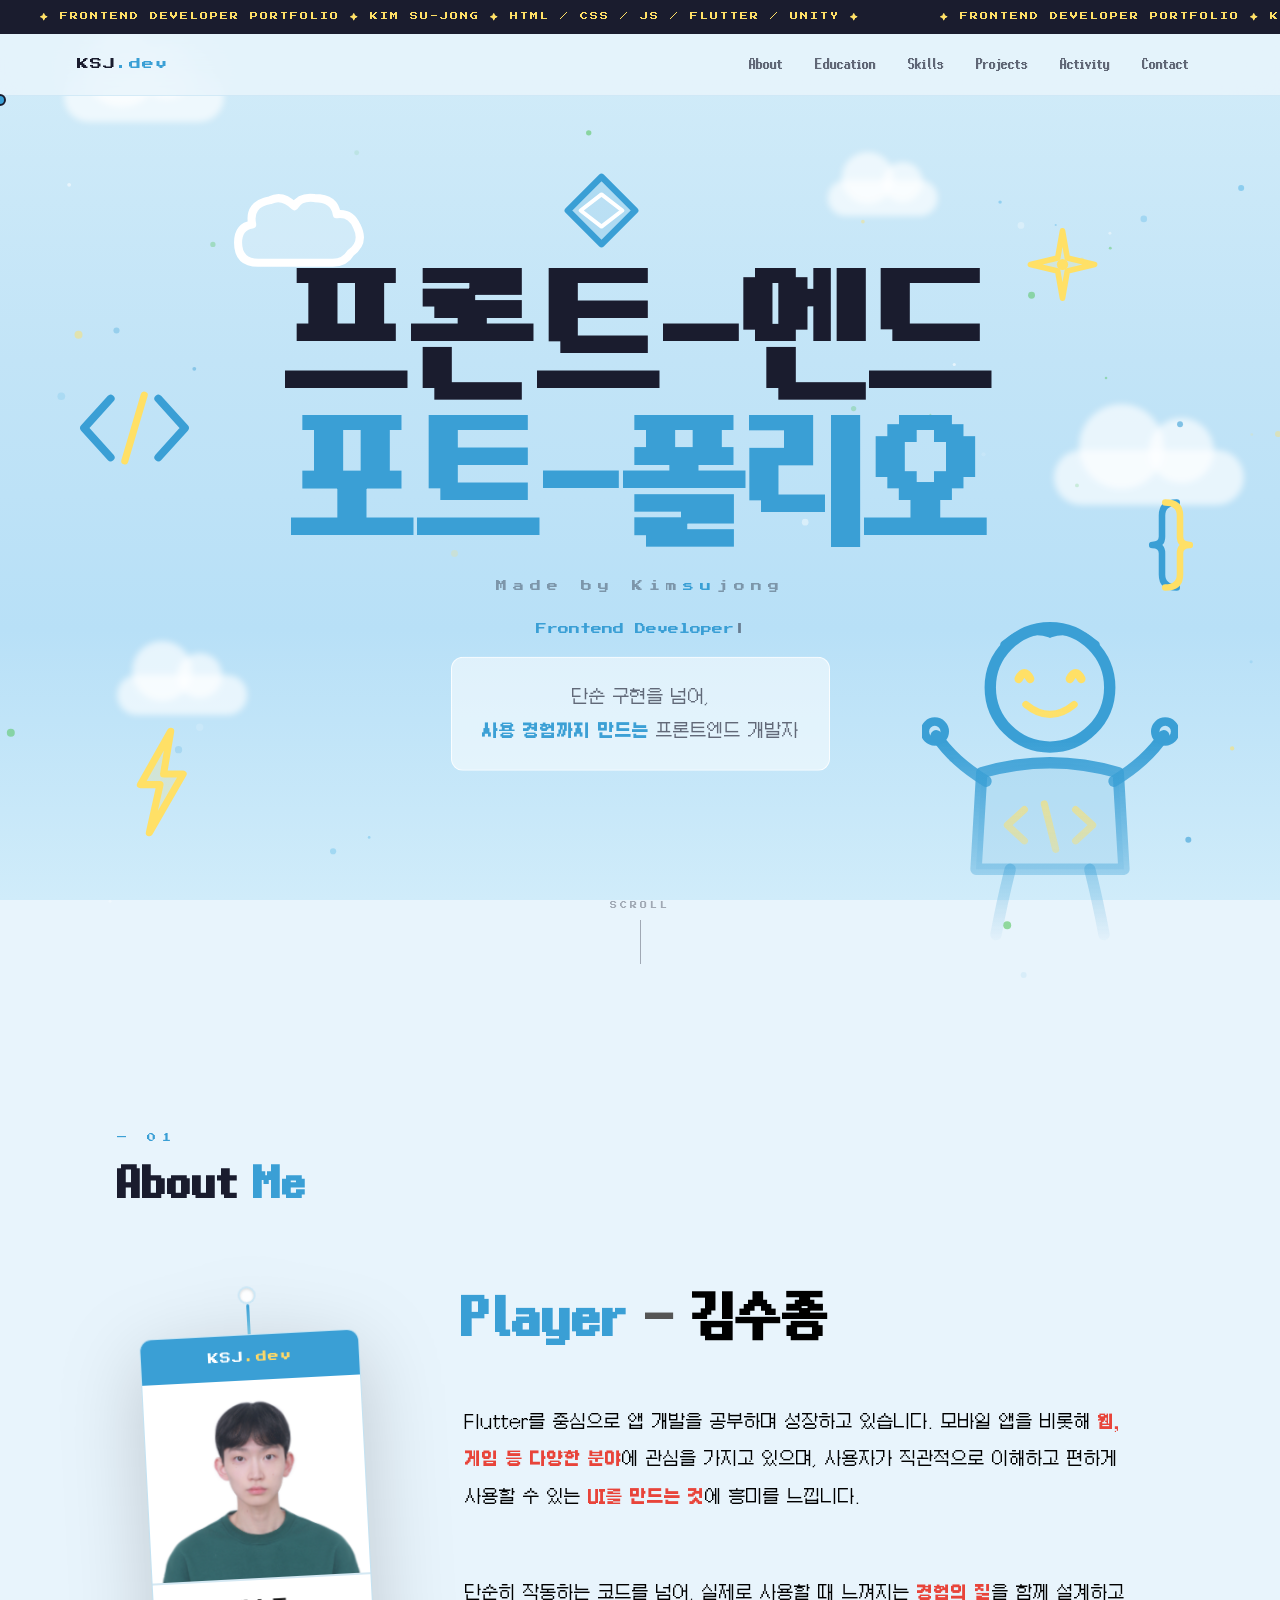
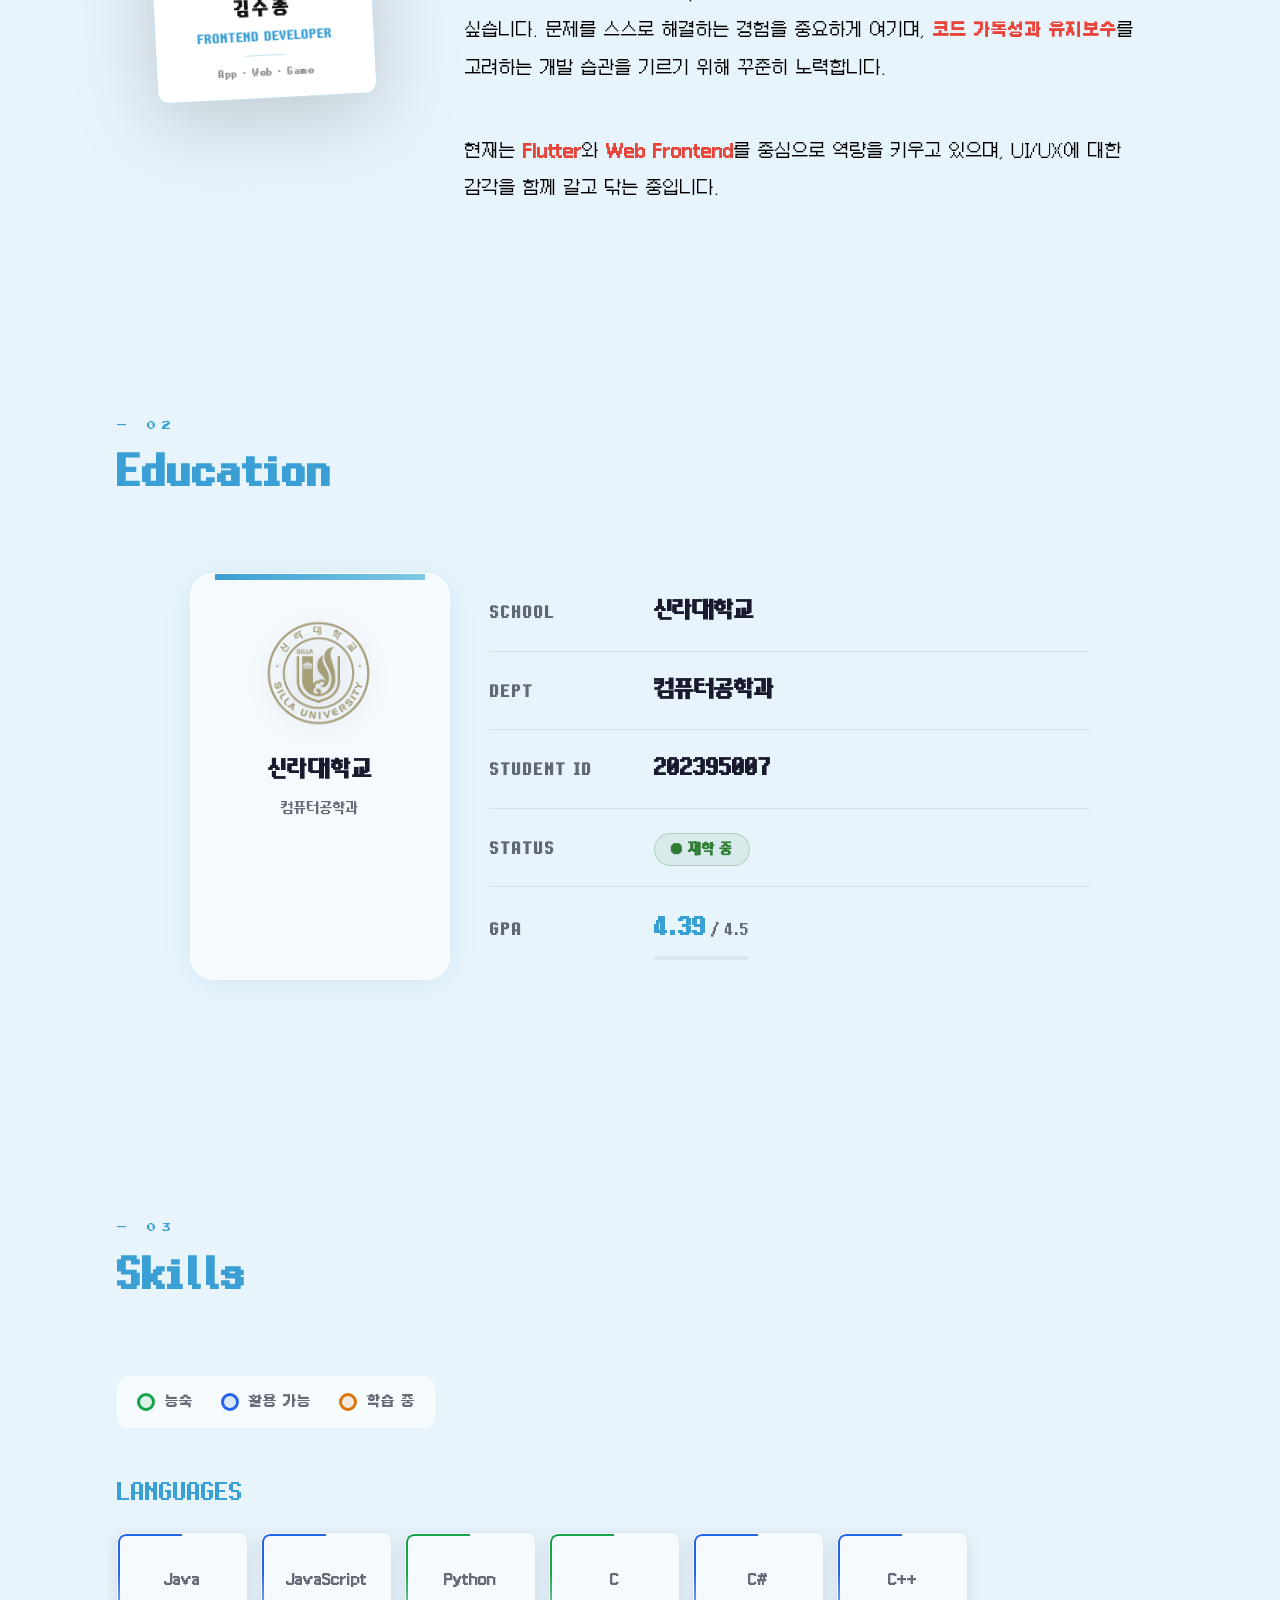
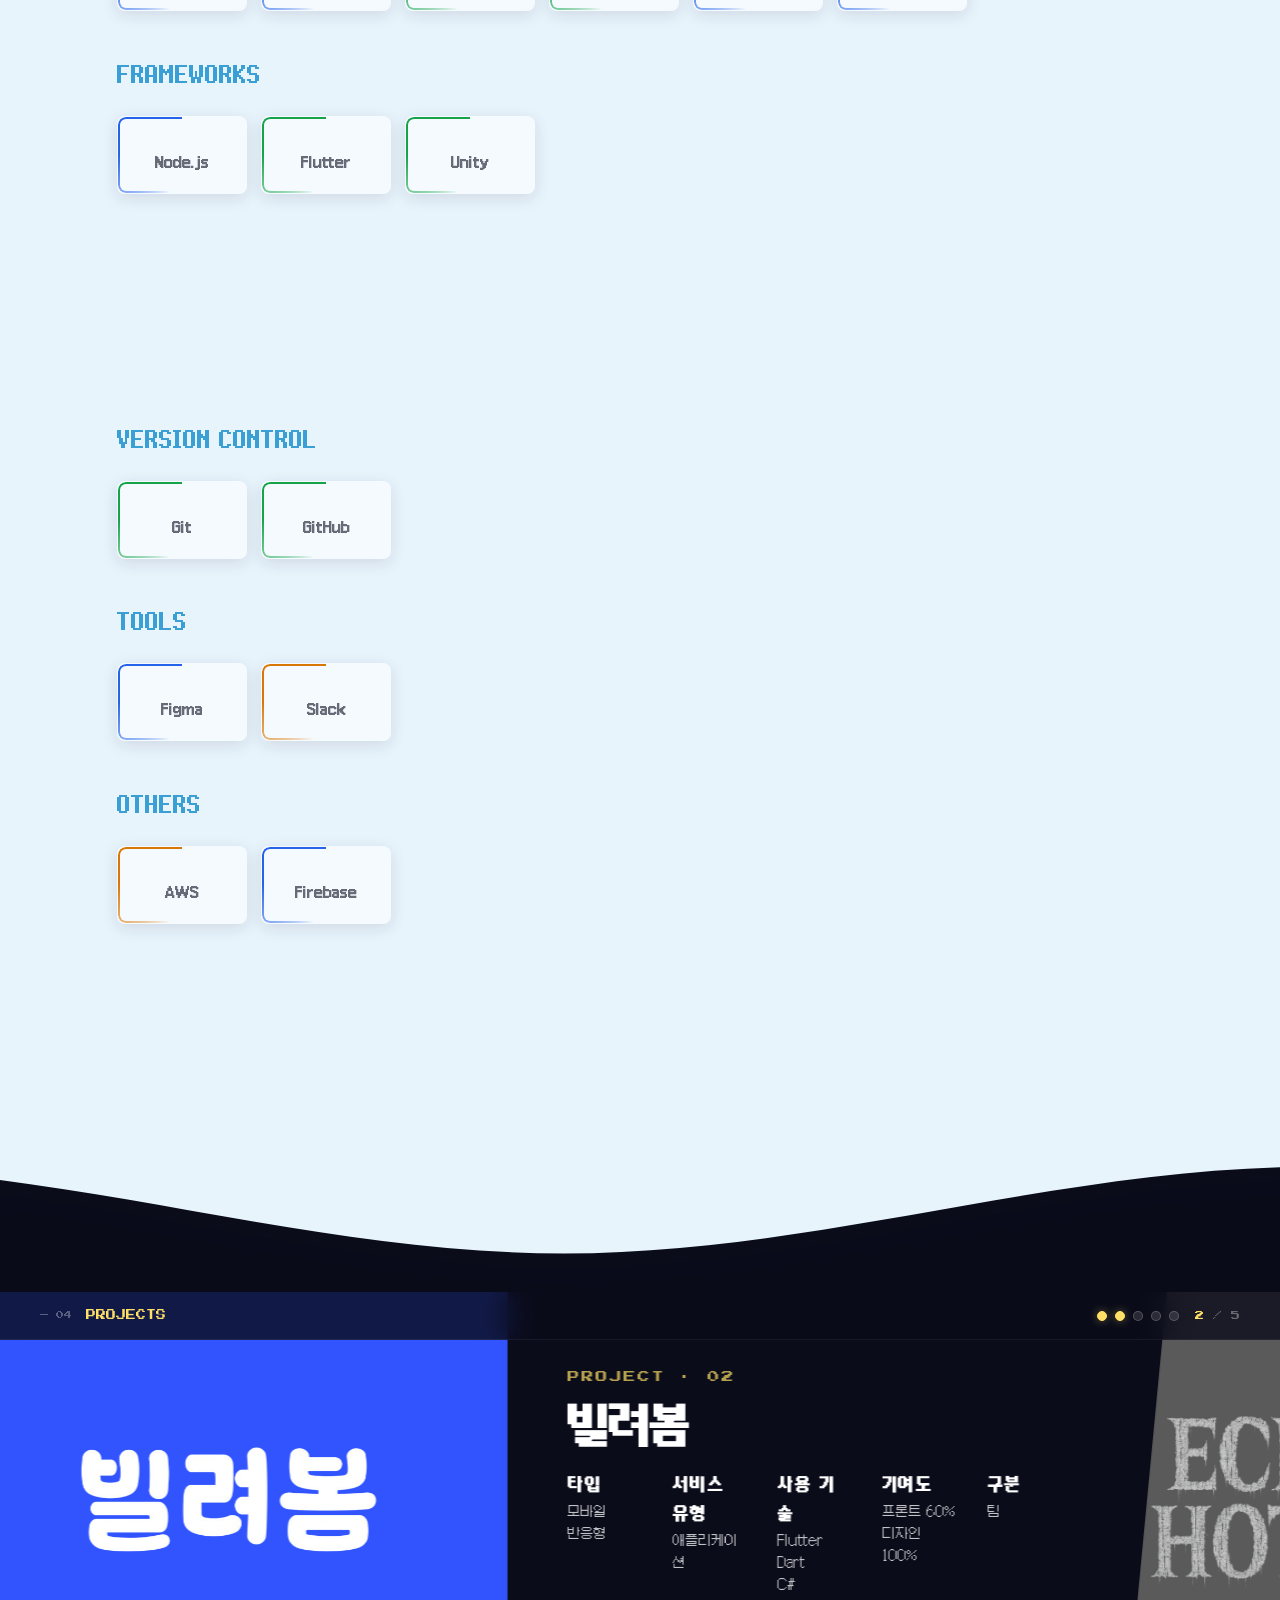
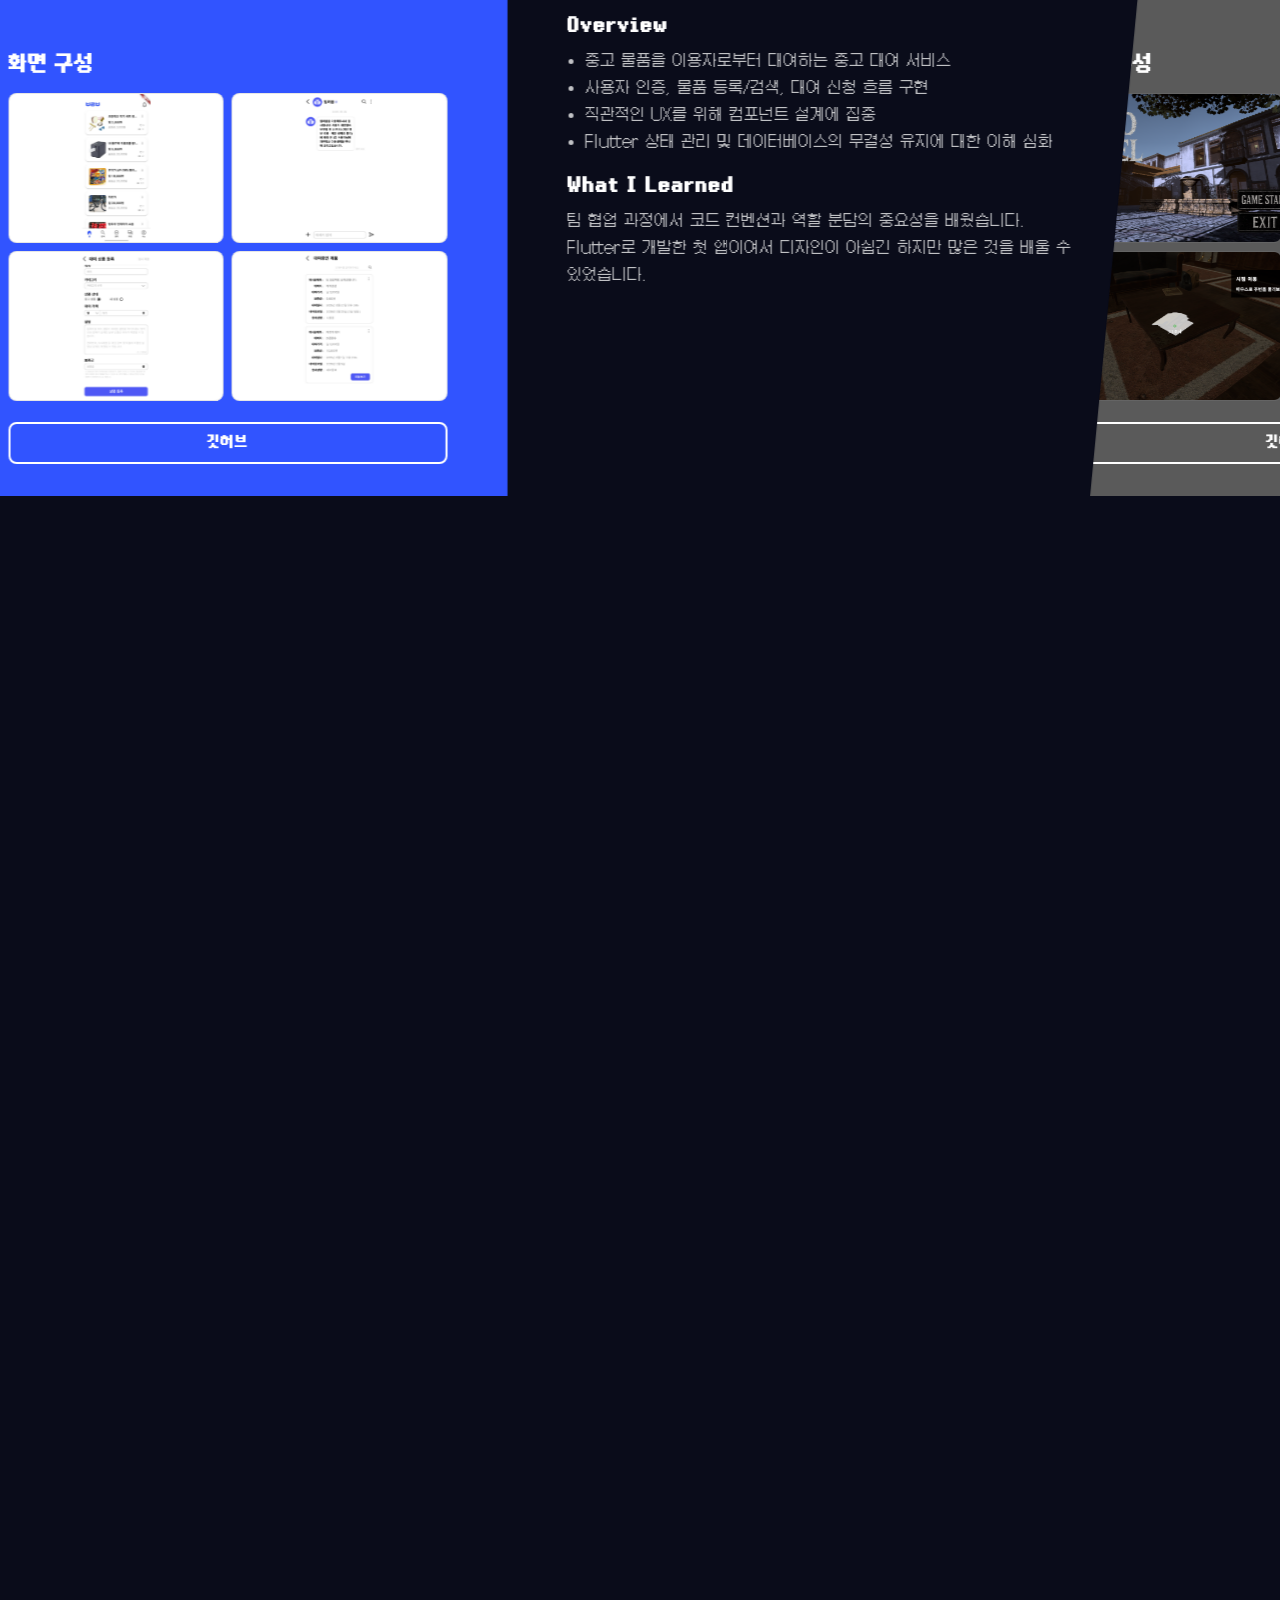
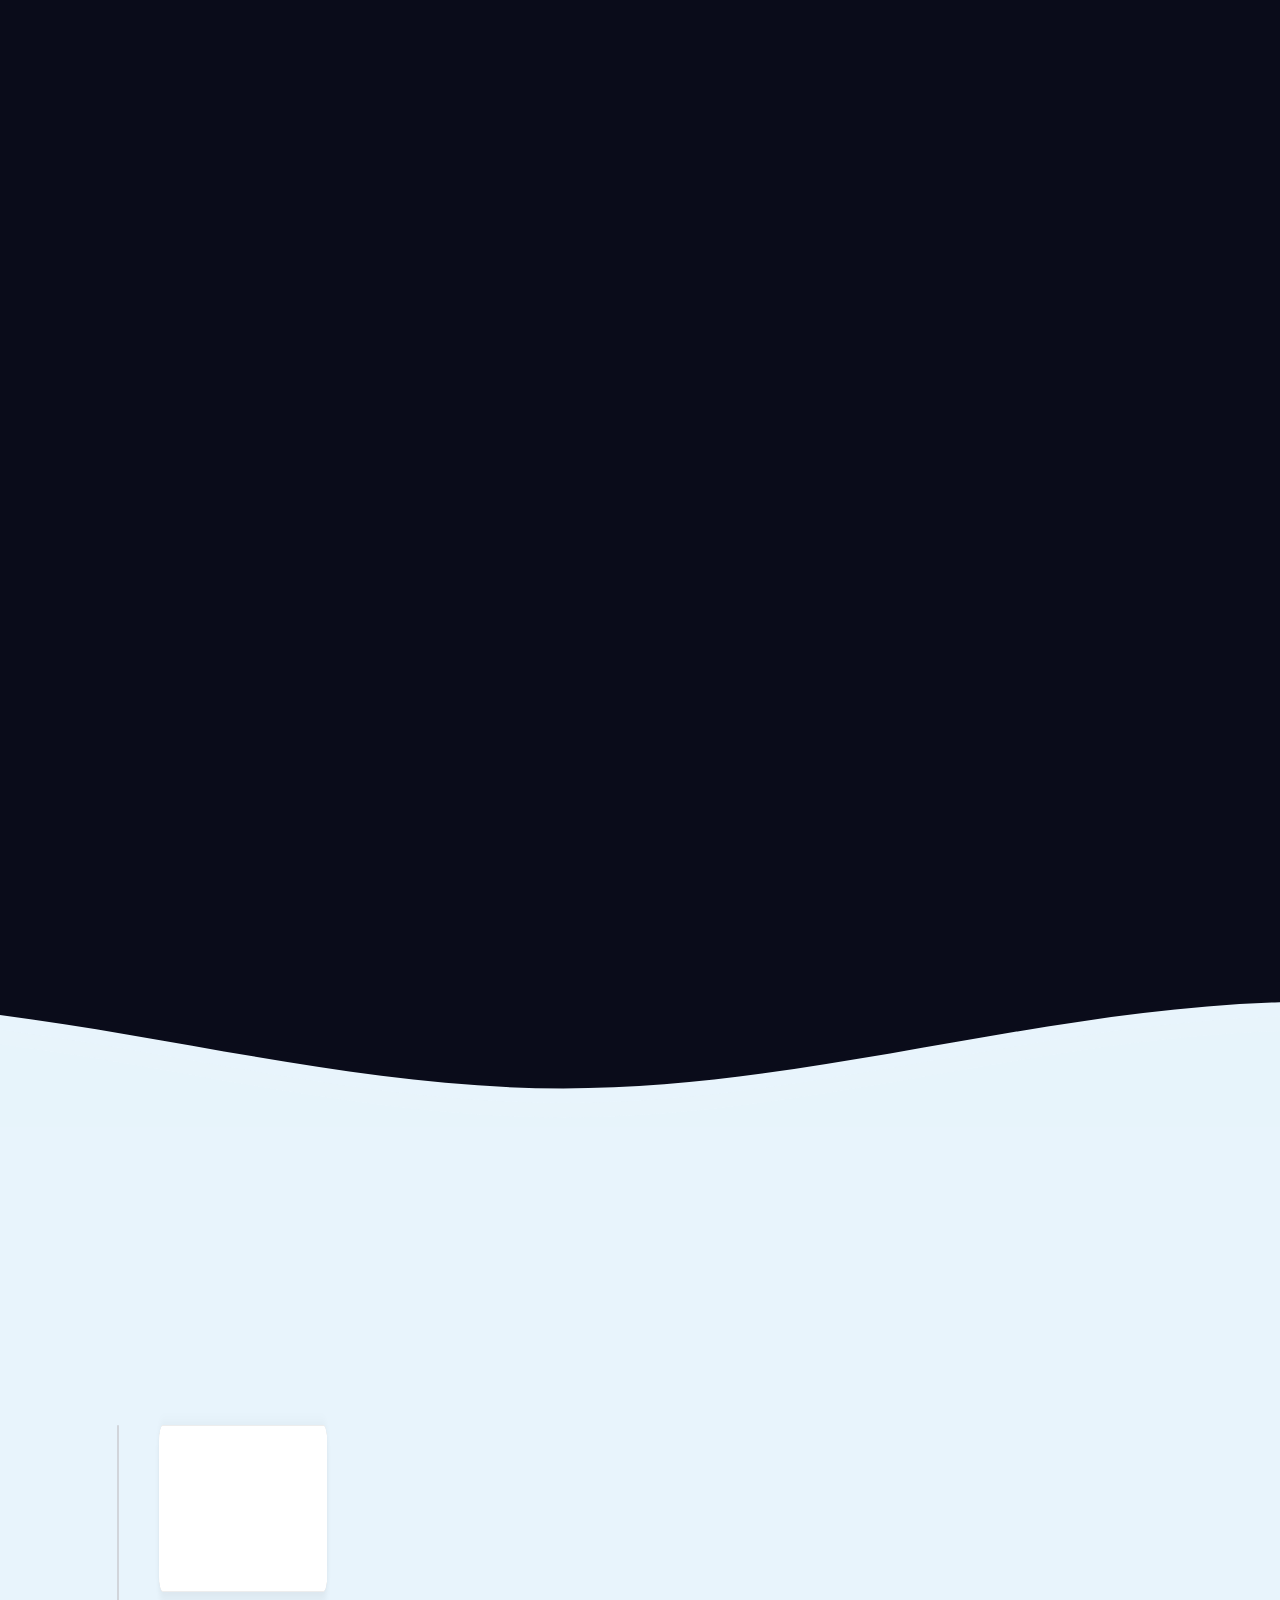
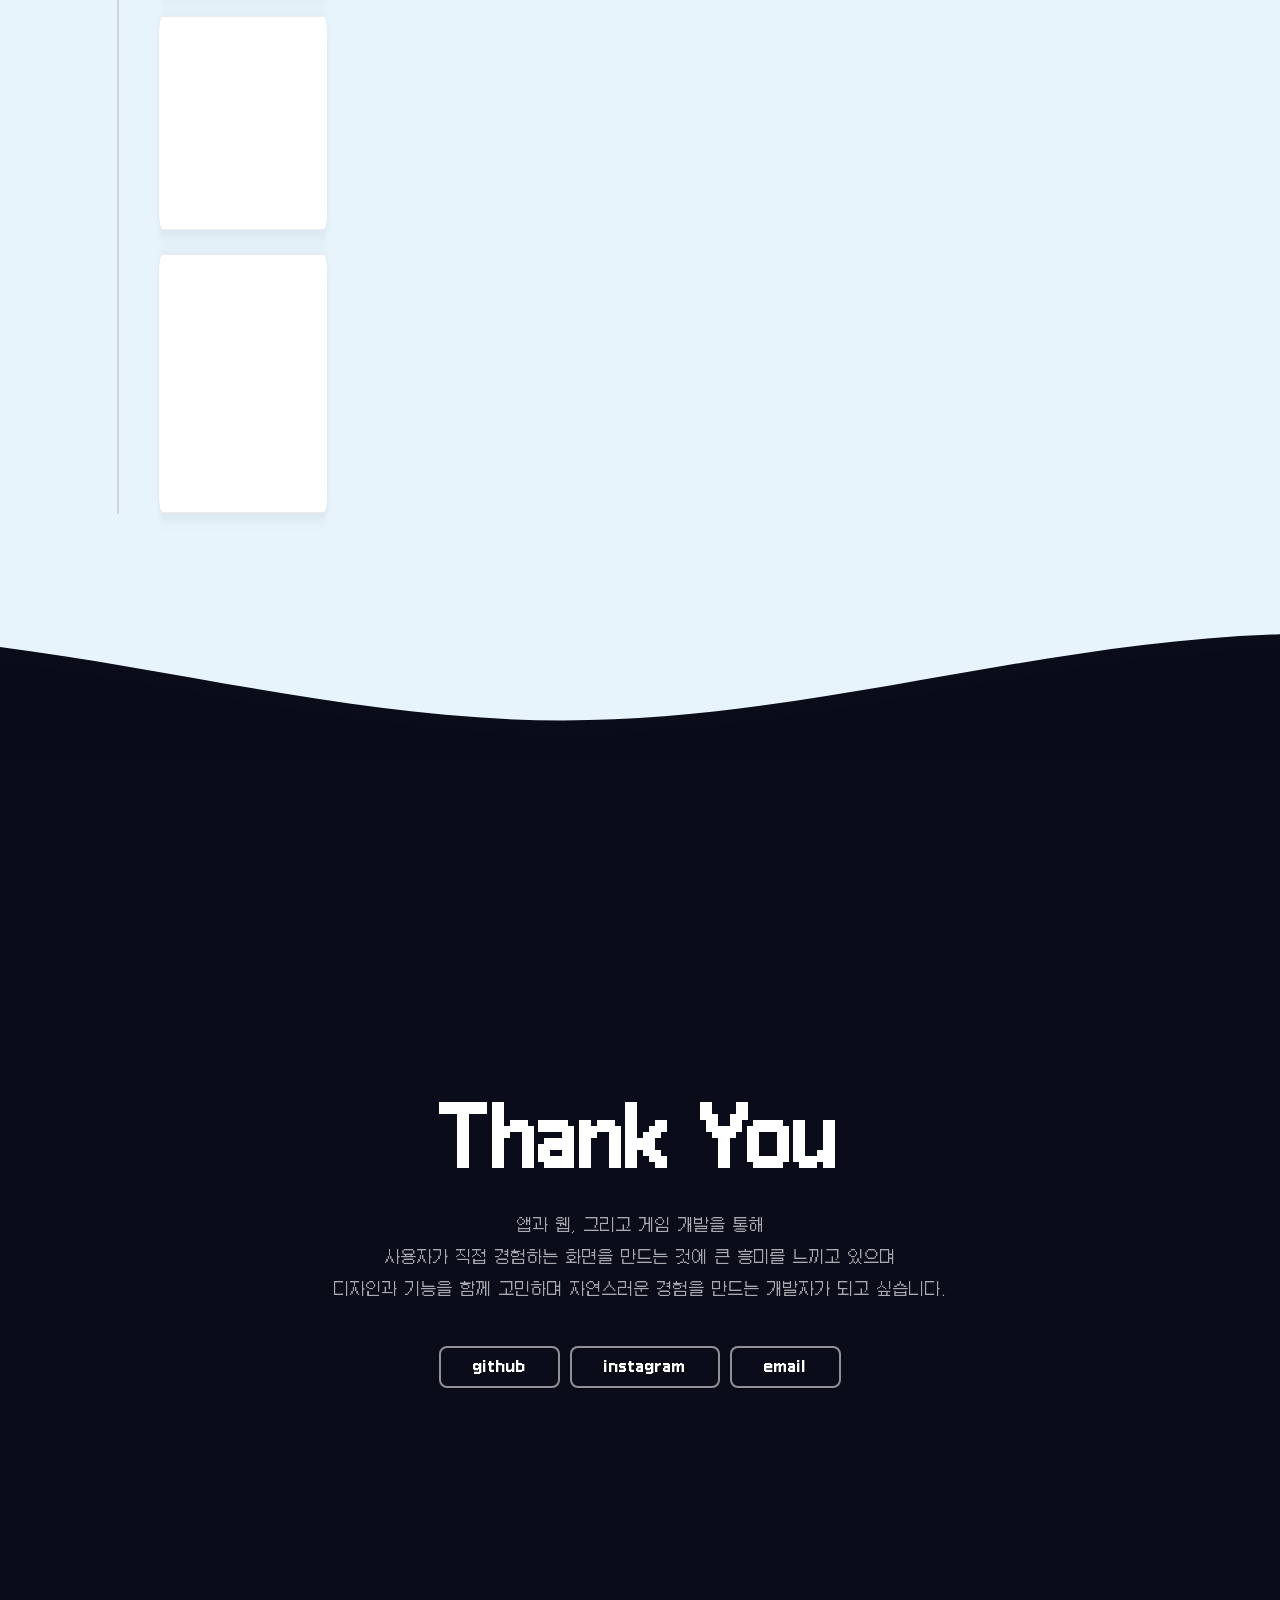
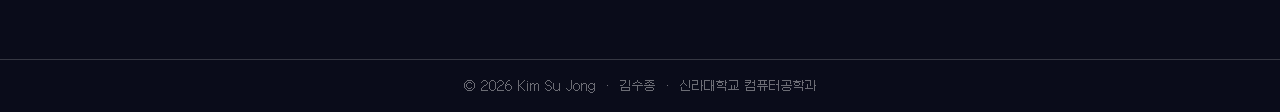
==== commit 5323a2fe: "[Feat] Favicon 추가 & 링크 미리보기 수정" ====
--- a/index.html
+++ b/index.html
@@ -4,7 +4,29 @@
   <meta charset="UTF-8">
   <meta name="viewport" content="width=device-width, initial-scale=1.0">
   <title>김수종 | Frontend Developer</title>
-  <meta name="description" content="프론트엔드 개발자 김수종의 포트폴리오입니다.">
+  <meta name="description" content="신라대학교 컴퓨터공학과 김수종의 프론트엔드 개발자 포트폴리오입니다. Java · JavaScript · Flutter · Unity 등 다양한 기술 스택을 경험했습니다.">
+
+  <!-- Favicon -->
+  <link rel="icon" href="images/GlobalLogo.png" type="image/png">
+  <link rel="apple-touch-icon" href="images/GlobalLogo.png">
+
+  <!-- Open Graph (카카오톡·슬랙·디스코드 등 링크 미리보기) -->
+  <meta property="og:type"        content="website">
+  <meta property="og:url"         content="https://rlatnwhd.github.io/KimsujongPortfolio/">
+  <meta property="og:title"       content="김수종 | Frontend Developer">
+  <meta property="og:description" content="안녕하십니까. 신라대학교 컴퓨터공학과 김수종의 포트폴리오입니다. Java · JavaScript · Flutter · Unity 등 다양한 기술 스택을 경험했습니다.">
+  <meta property="og:image"       content="https://rlatnwhd.github.io/KimsujongPortfolio/images/Logo.png">
+  <meta property="og:image:width" content="800">
+  <meta property="og:image:height" content="800">
+  <meta property="og:locale"      content="ko_KR">
+  <meta property="og:site_name"   content="KimsujongPortfolio">
+
+  <!-- Twitter Card -->
+  <meta name="twitter:card"        content="summary">
+  <meta name="twitter:title"       content="김수종 | Frontend Developer">
+  <meta name="twitter:description" content="안녕하십니까. 신라대학교 컴퓨터공학과 김수종의 포트폴리오입니다. Java · JavaScript · Flutter · Unity 등 다양한 기술 스택을 경험했습니다.">
+  <meta name="twitter:image"       content="https://rlatnwhd.github.io/KimsujongPortfolio/images/Logo.png">
+
   <link rel="preconnect" href="https://fonts.googleapis.com">
   <link rel="preconnect" href="https://fonts.gstatic.com" crossorigin>
   <link href="https://fonts.googleapis.com/css2?family=Press+Start+2P&family=Noto+Sans+KR:wght@300;400;500;600;700&display=swap" rel="stylesheet">
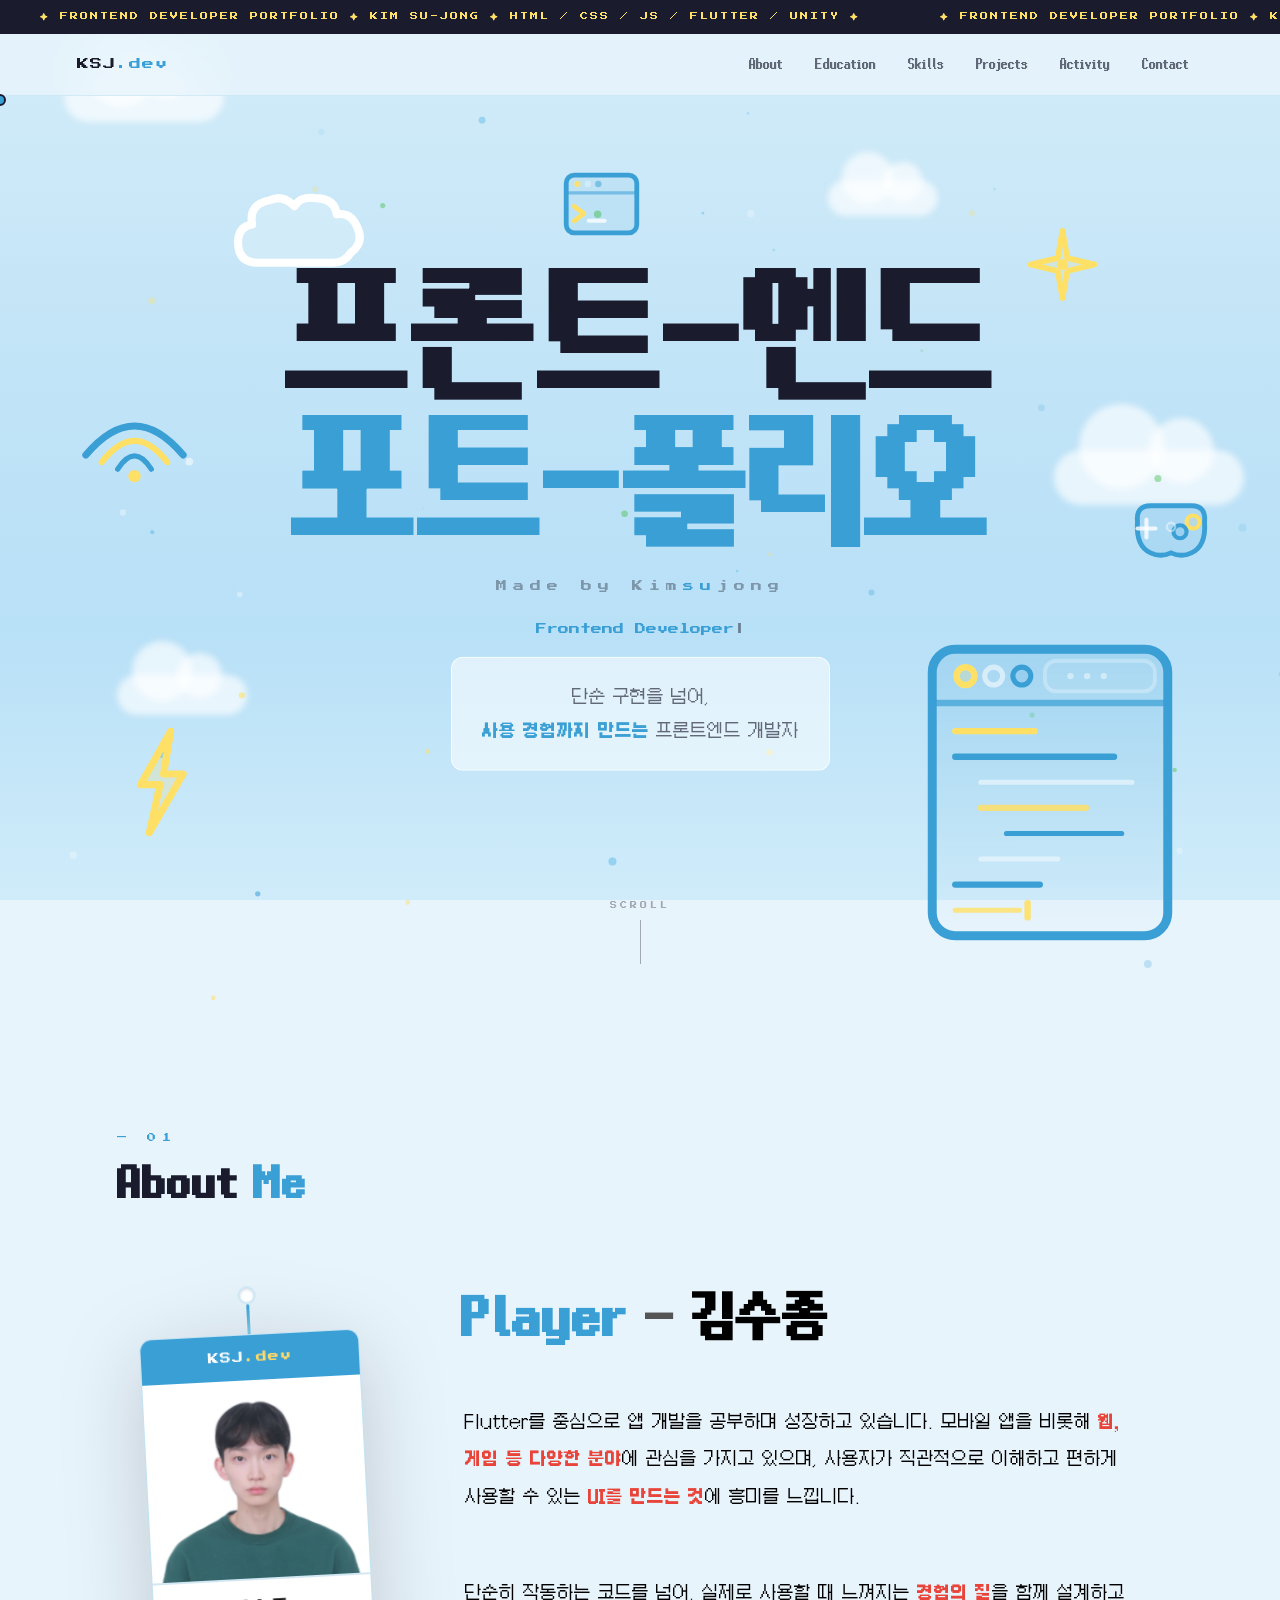
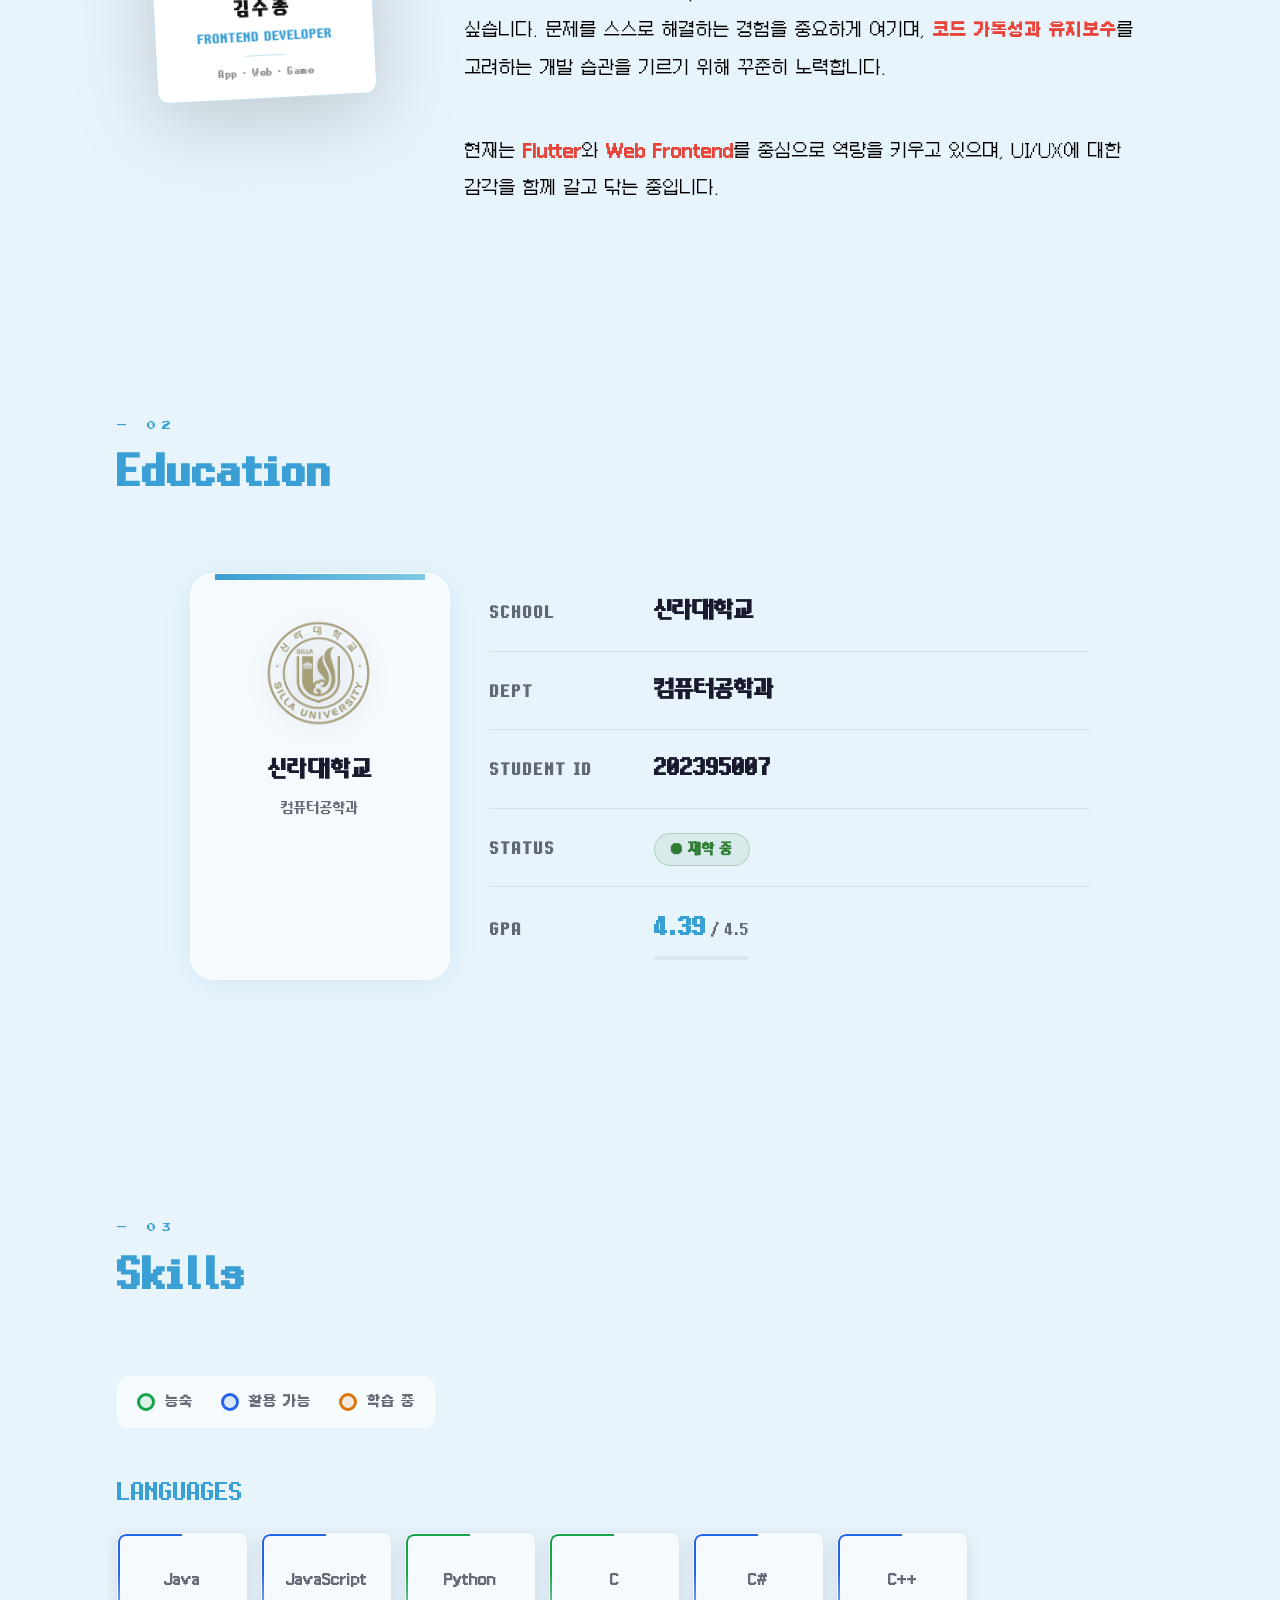
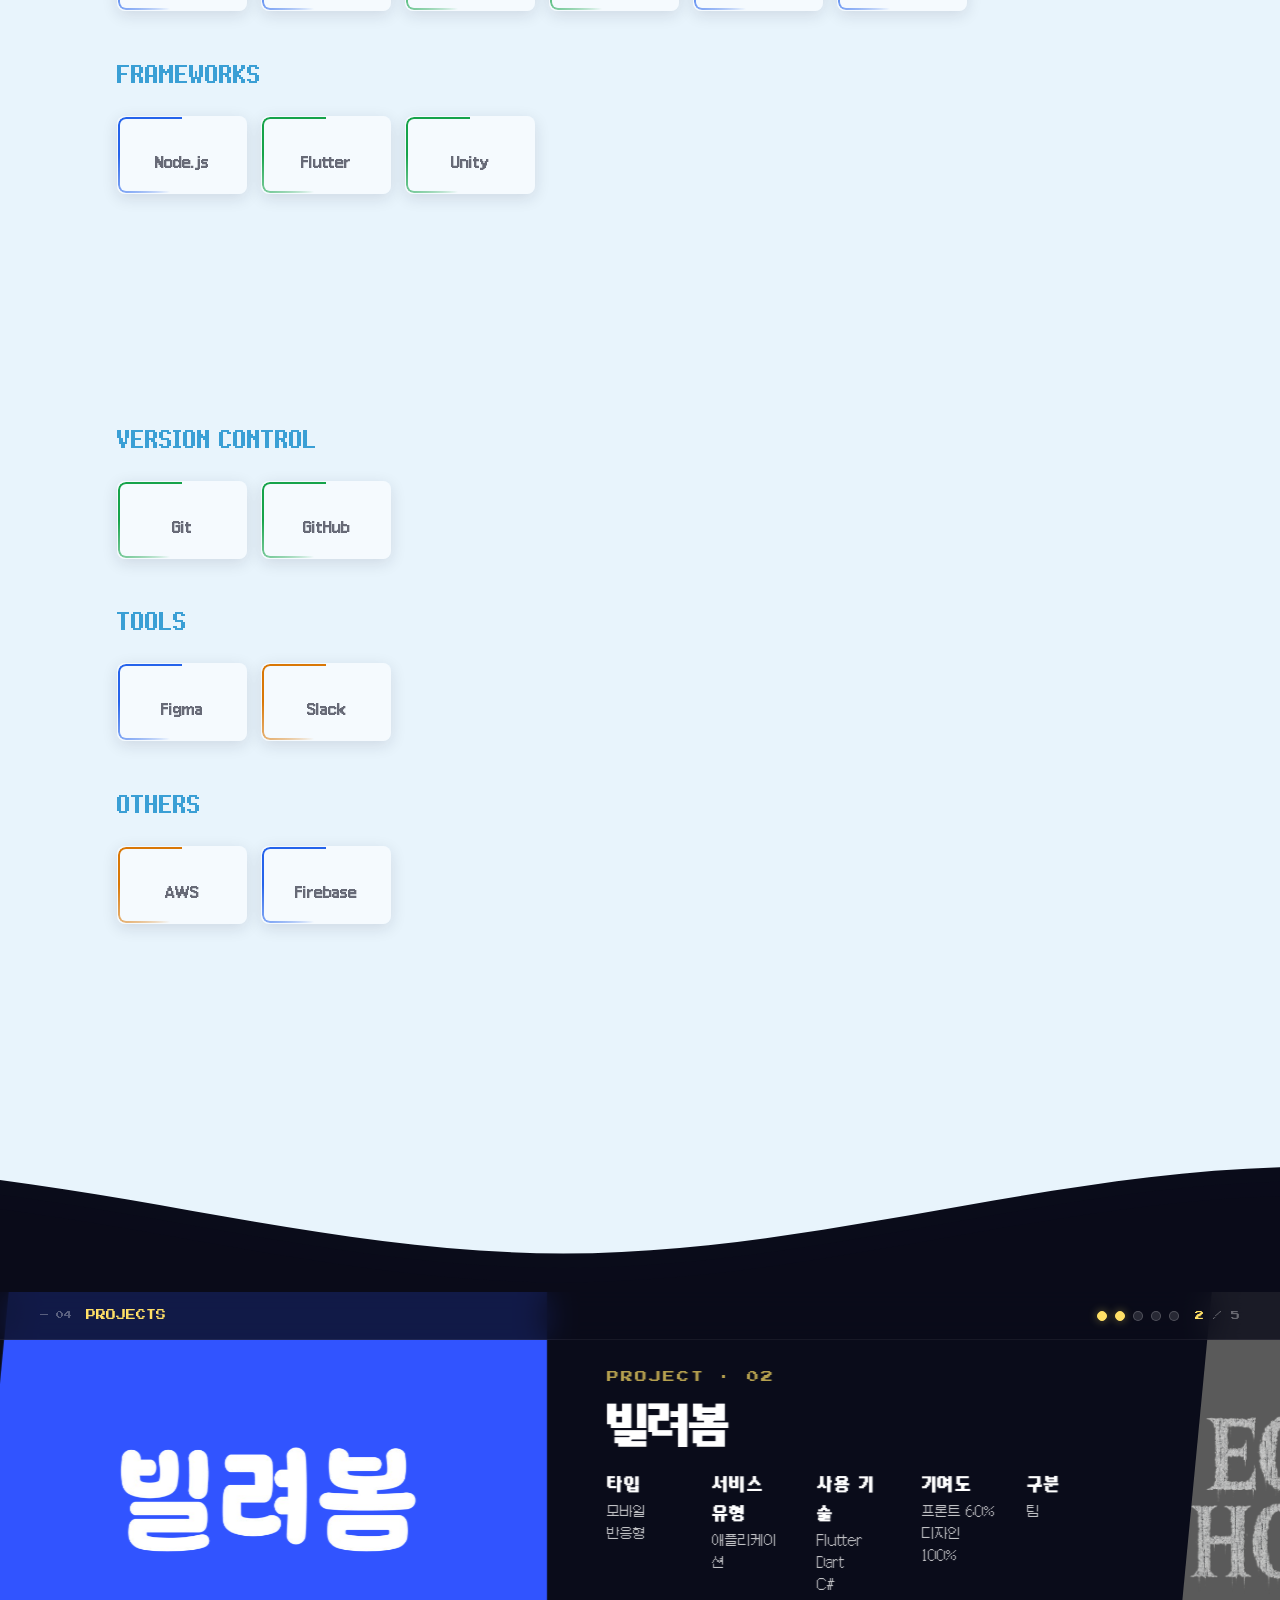
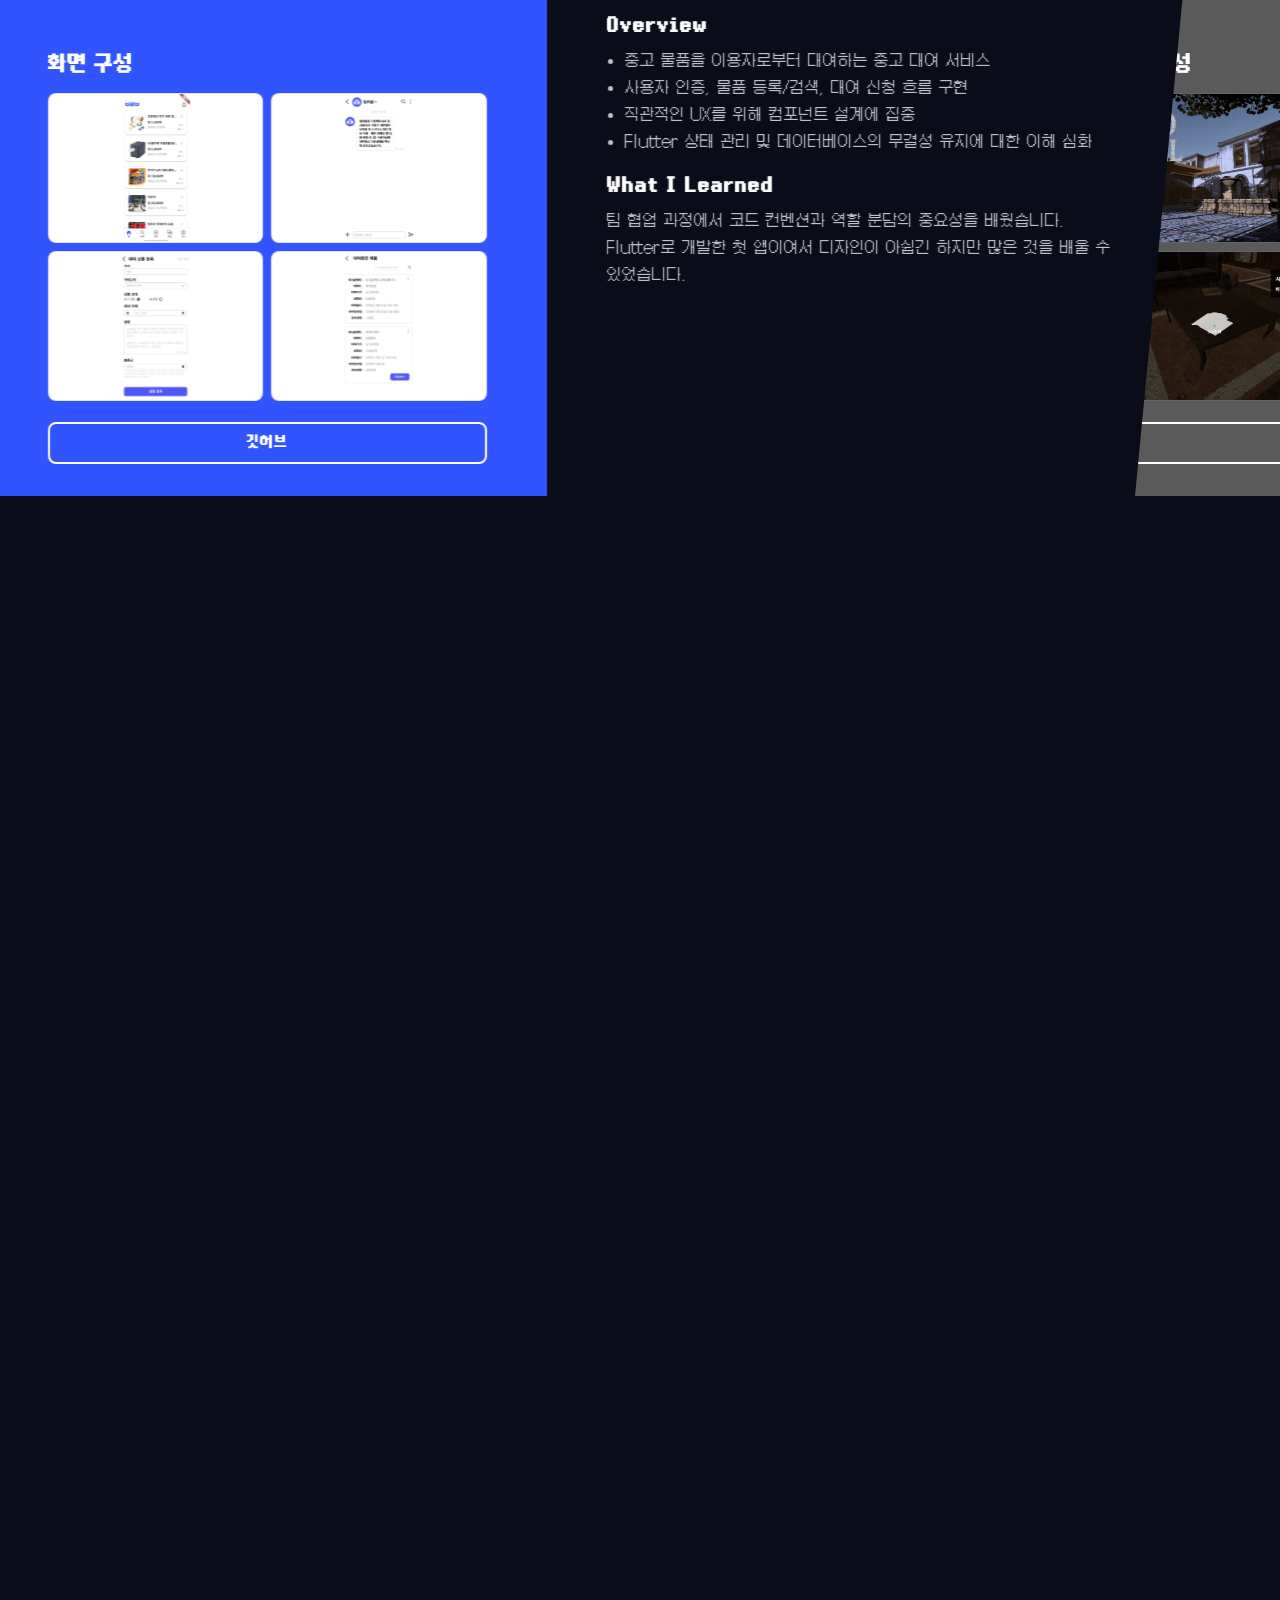
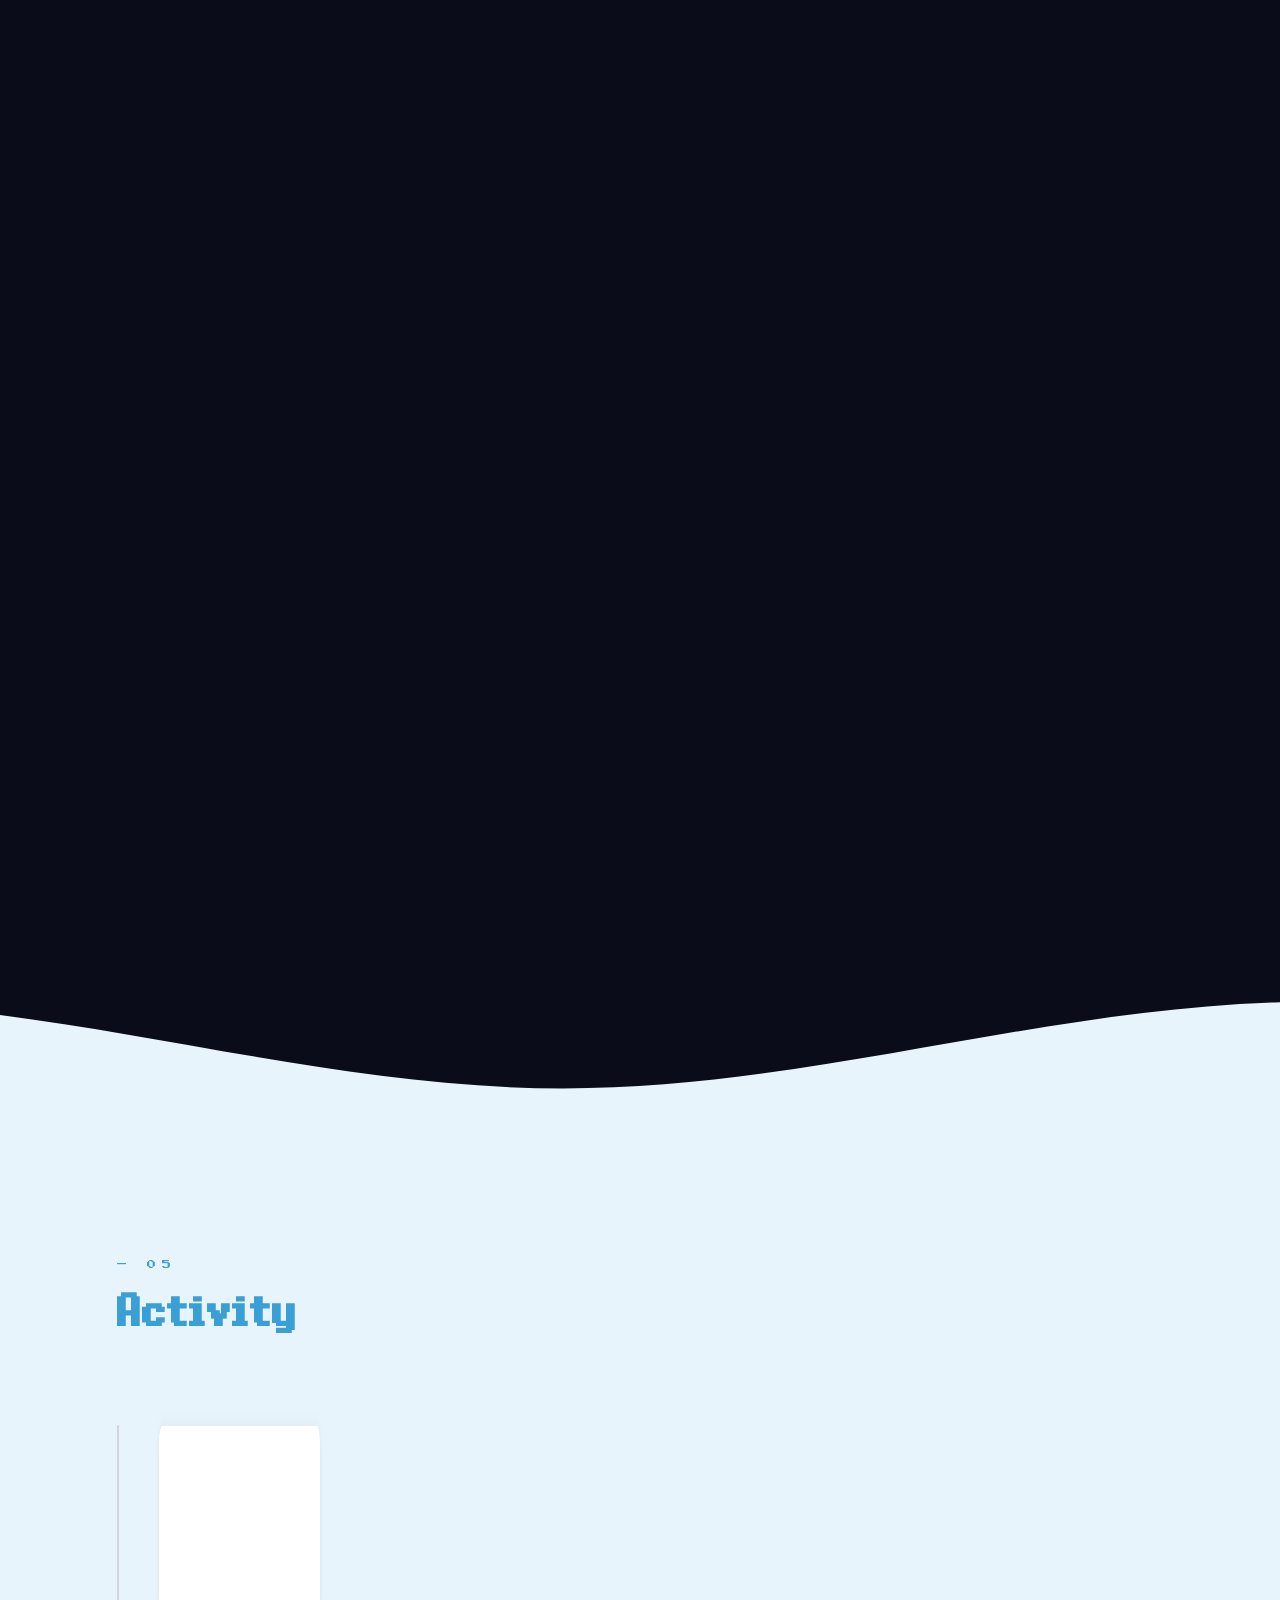
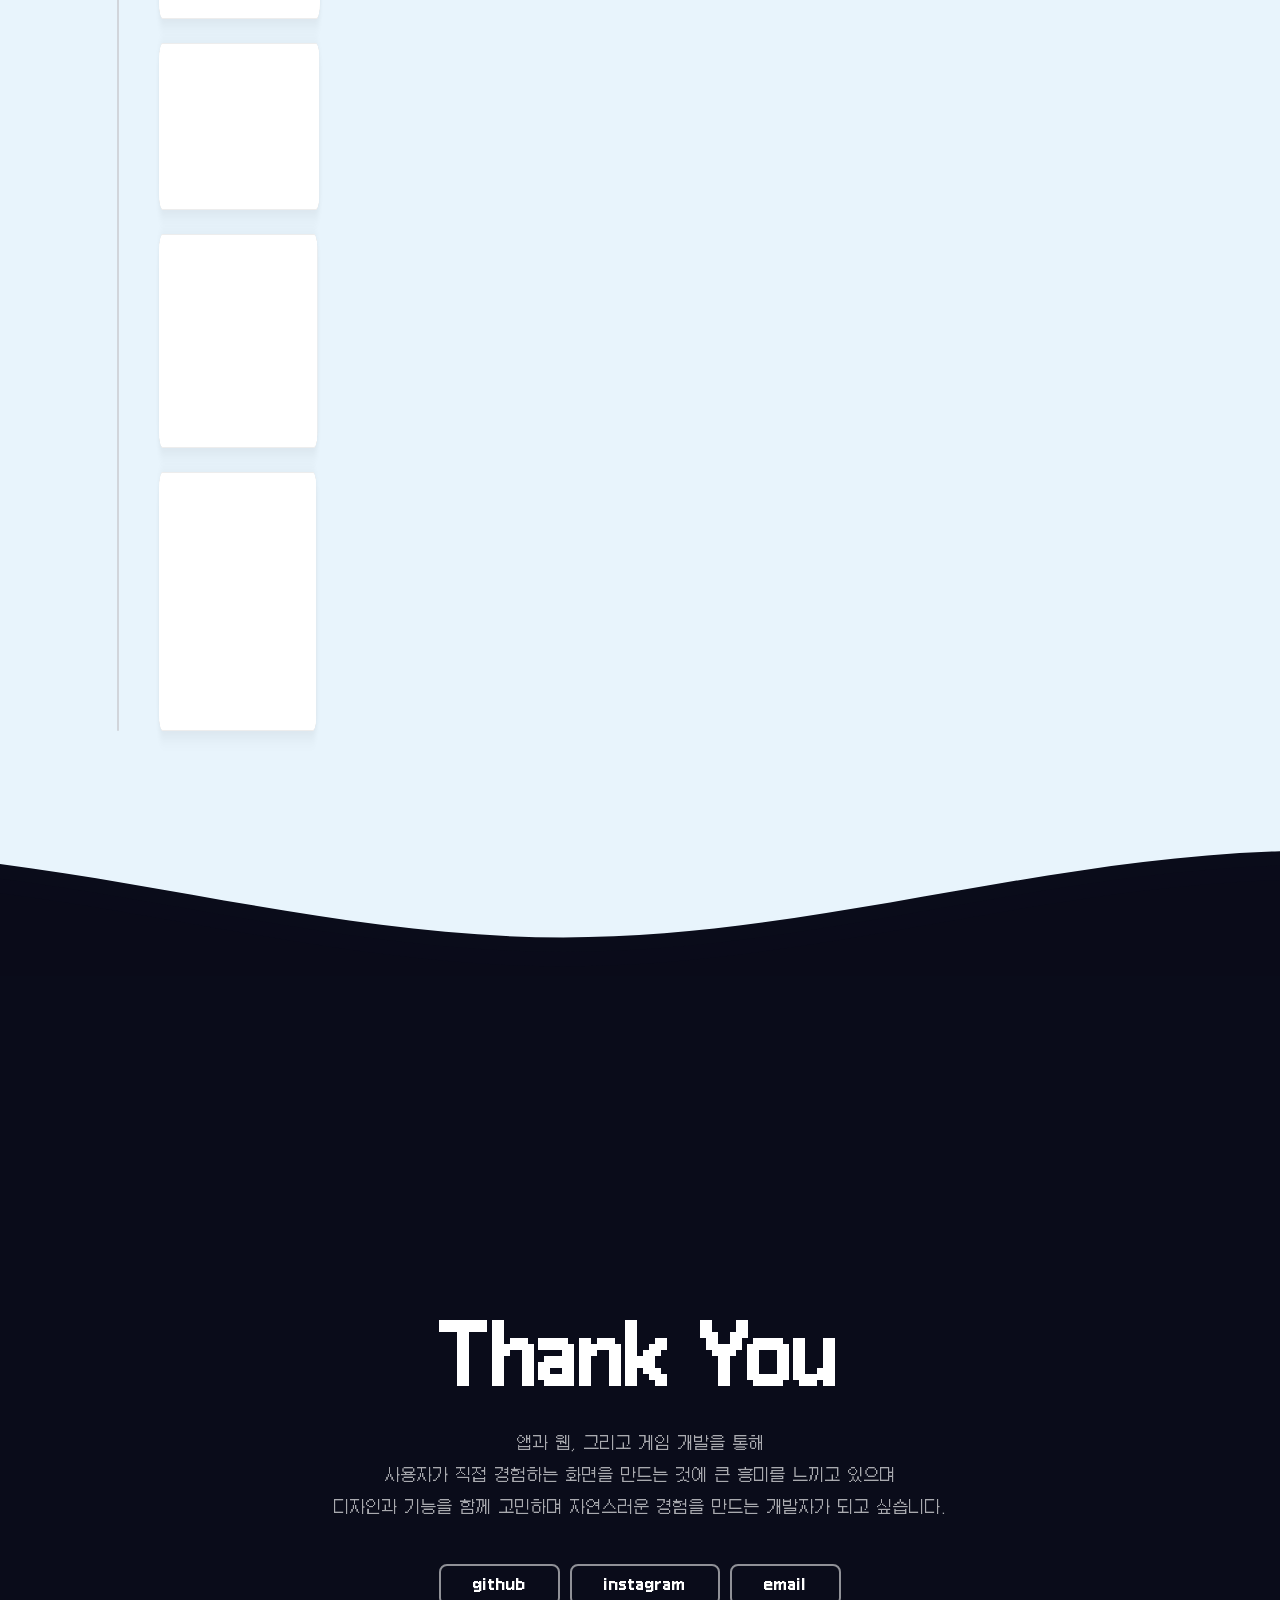
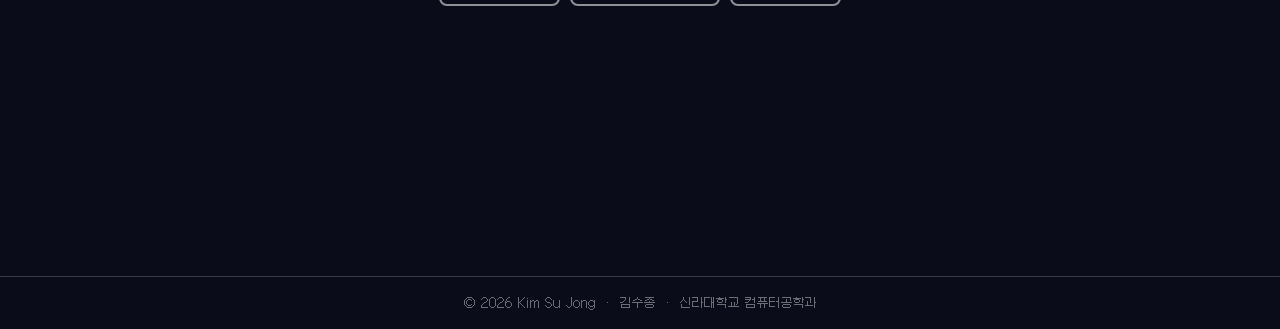
==== commit dd635860: "[Update] Hero svg 이미지 변경" ====
--- a/index.html
+++ b/index.html
@@ -398,6 +398,20 @@
 
       <!-- 카드 컬럼 -->
       <div class="act-cards">
+
+        <!-- 카드 0: POSITION -->
+        <div class="act-item">
+          <div class="act-card">
+            <div class="act-card-inner">
+              <div class="act-card-header">
+                <span class="act-tag">POSITION</span>
+                <span class="act-period">2026.01 — 2027.12</span>
+              </div>
+              <h3 class="act-card-title">컴퓨터공학부 학회장</h3>
+              <p class="act-card-desc">신라대학교 컴퓨터공학부 학생회 학회장으로 재직 중. 학부 행사 기획 및 학생 커뮤니케이션을 주도합니다.</p>
+            </div>
+          </div>
+        </div>
 
         <!-- 카드 1: CLUB -->
         <div class="act-item">
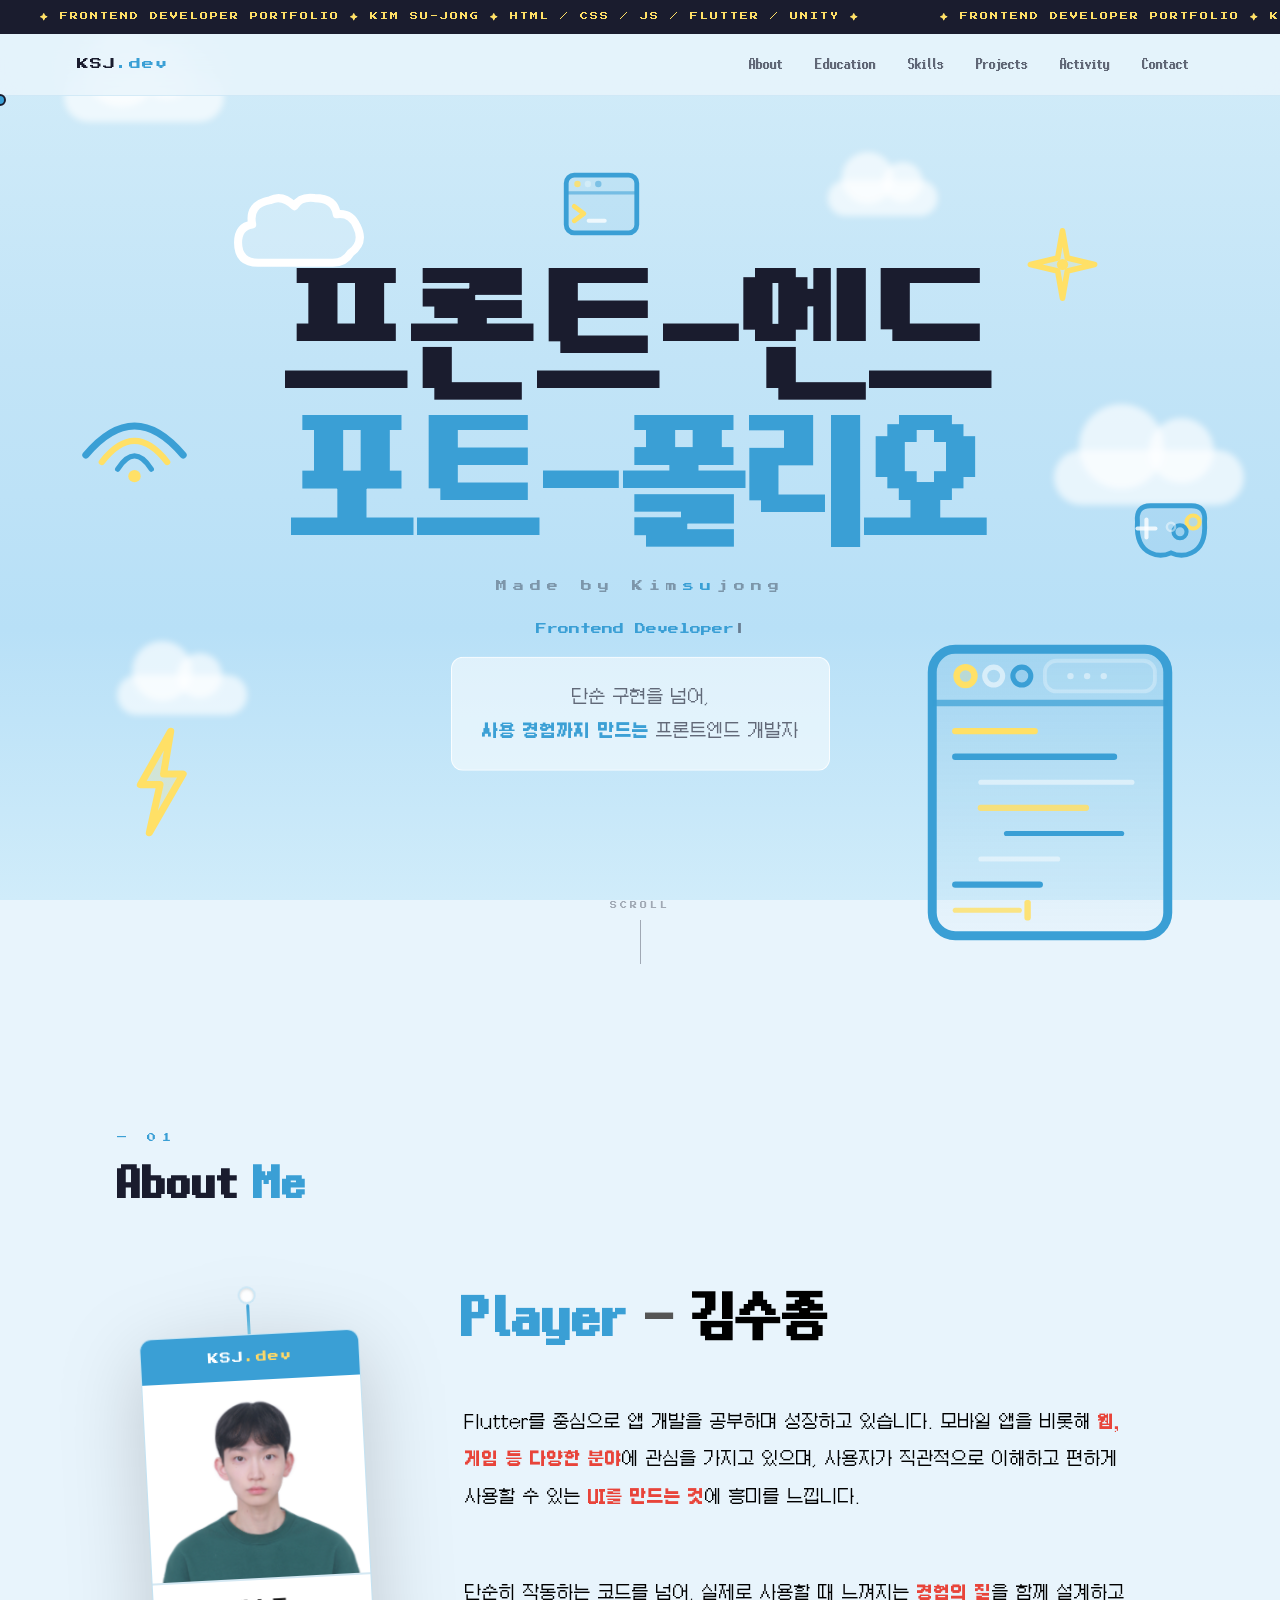
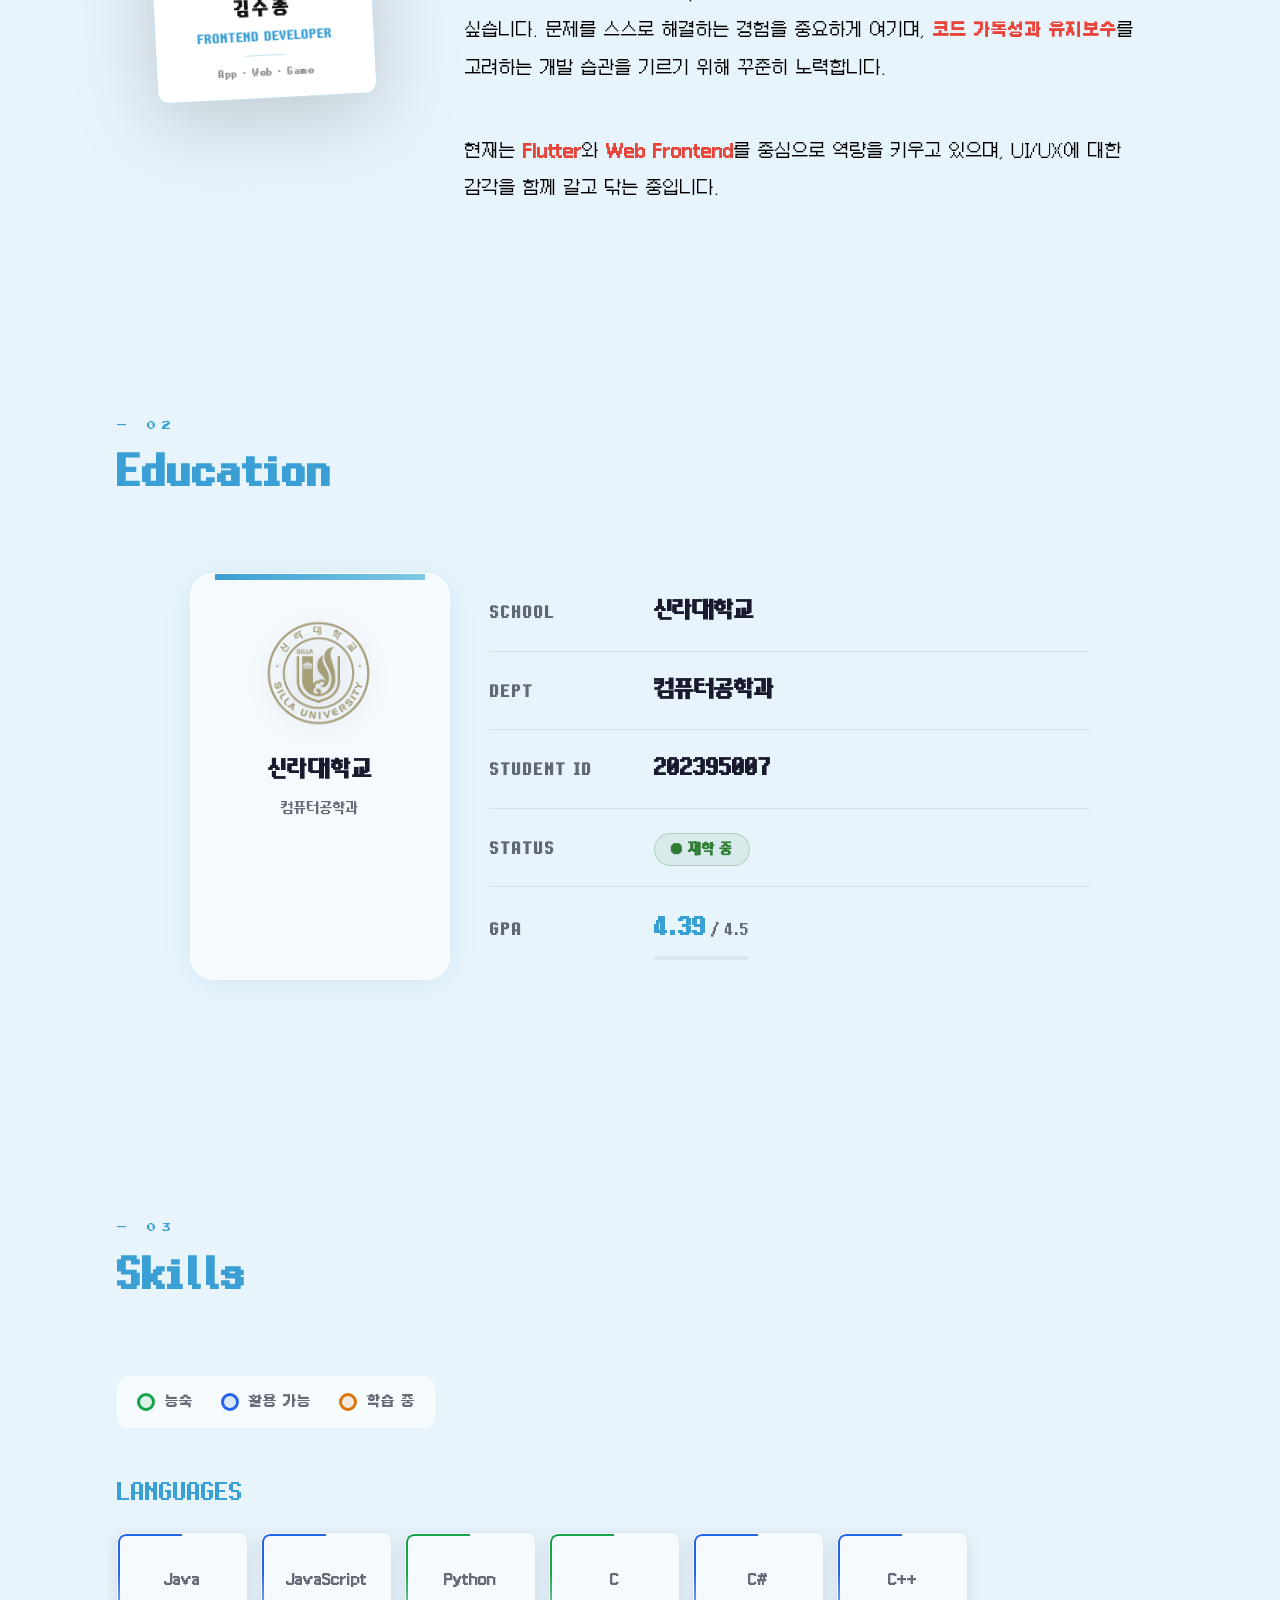
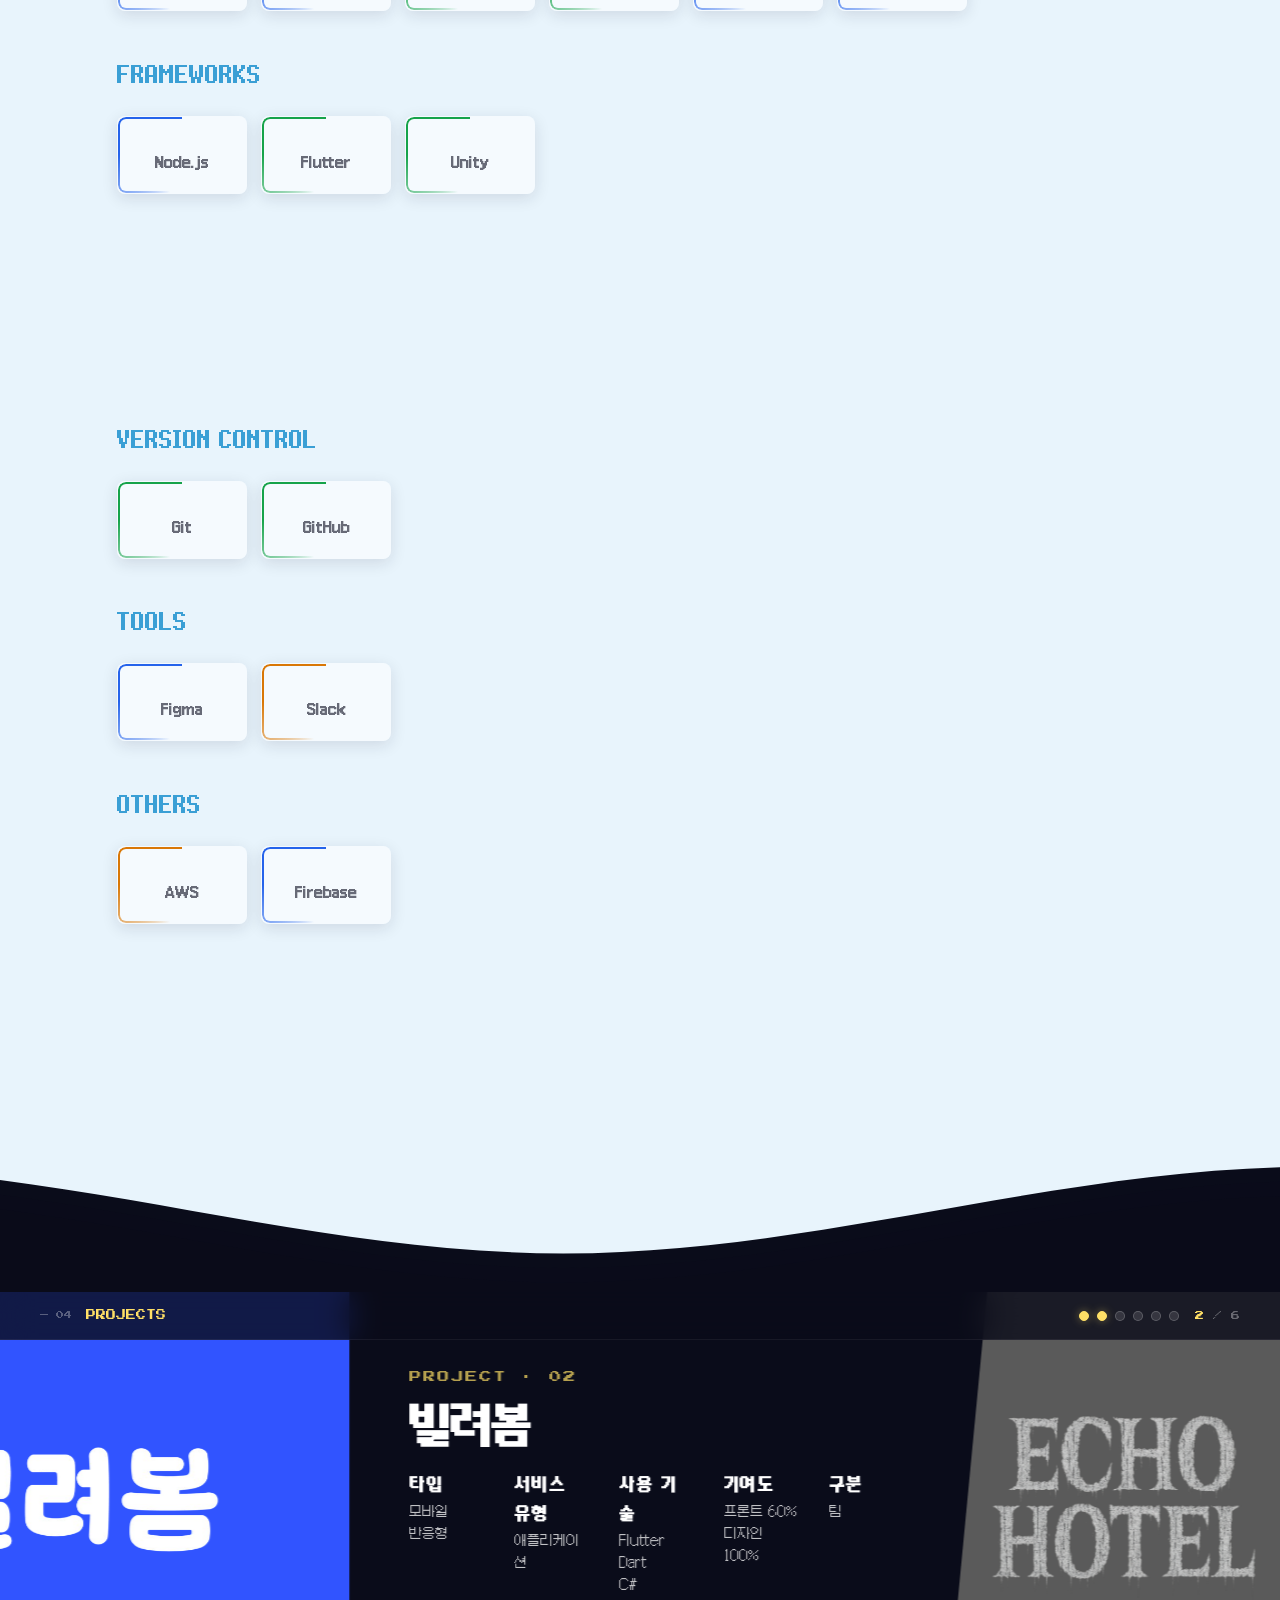
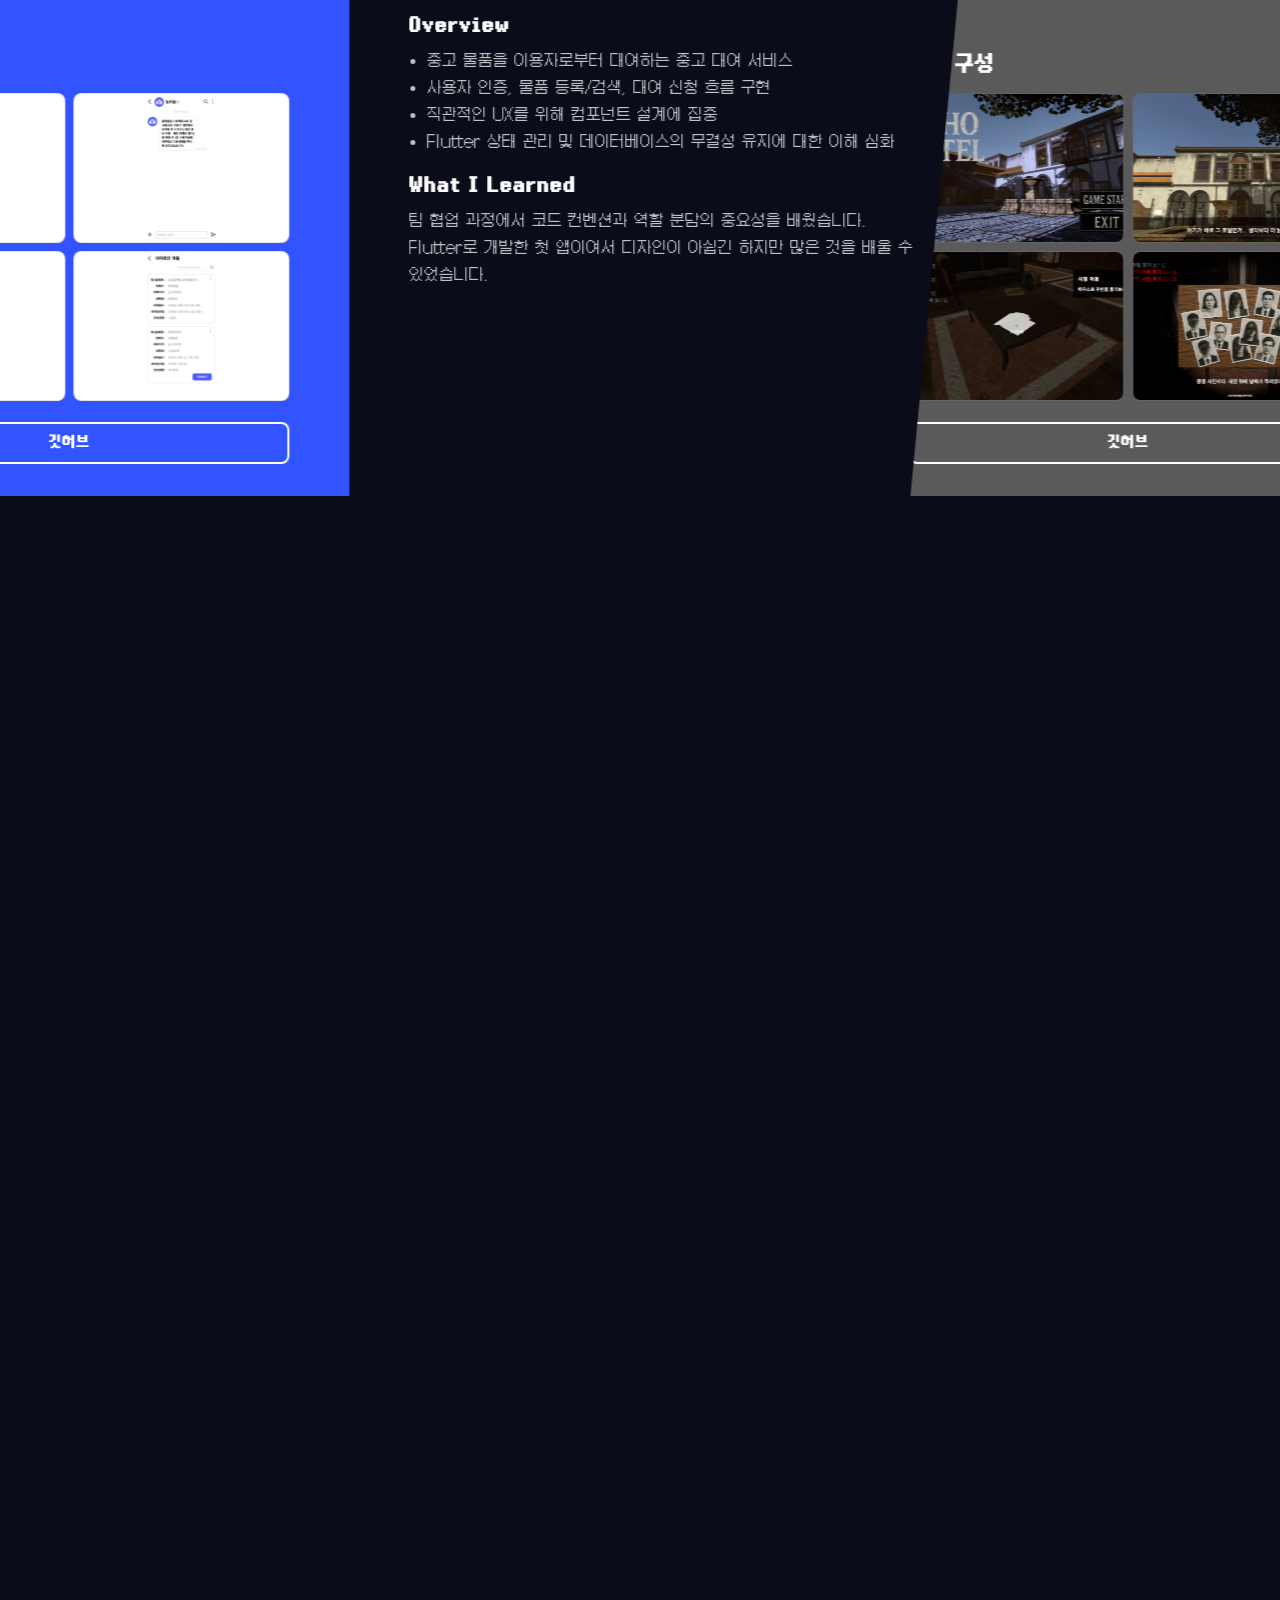
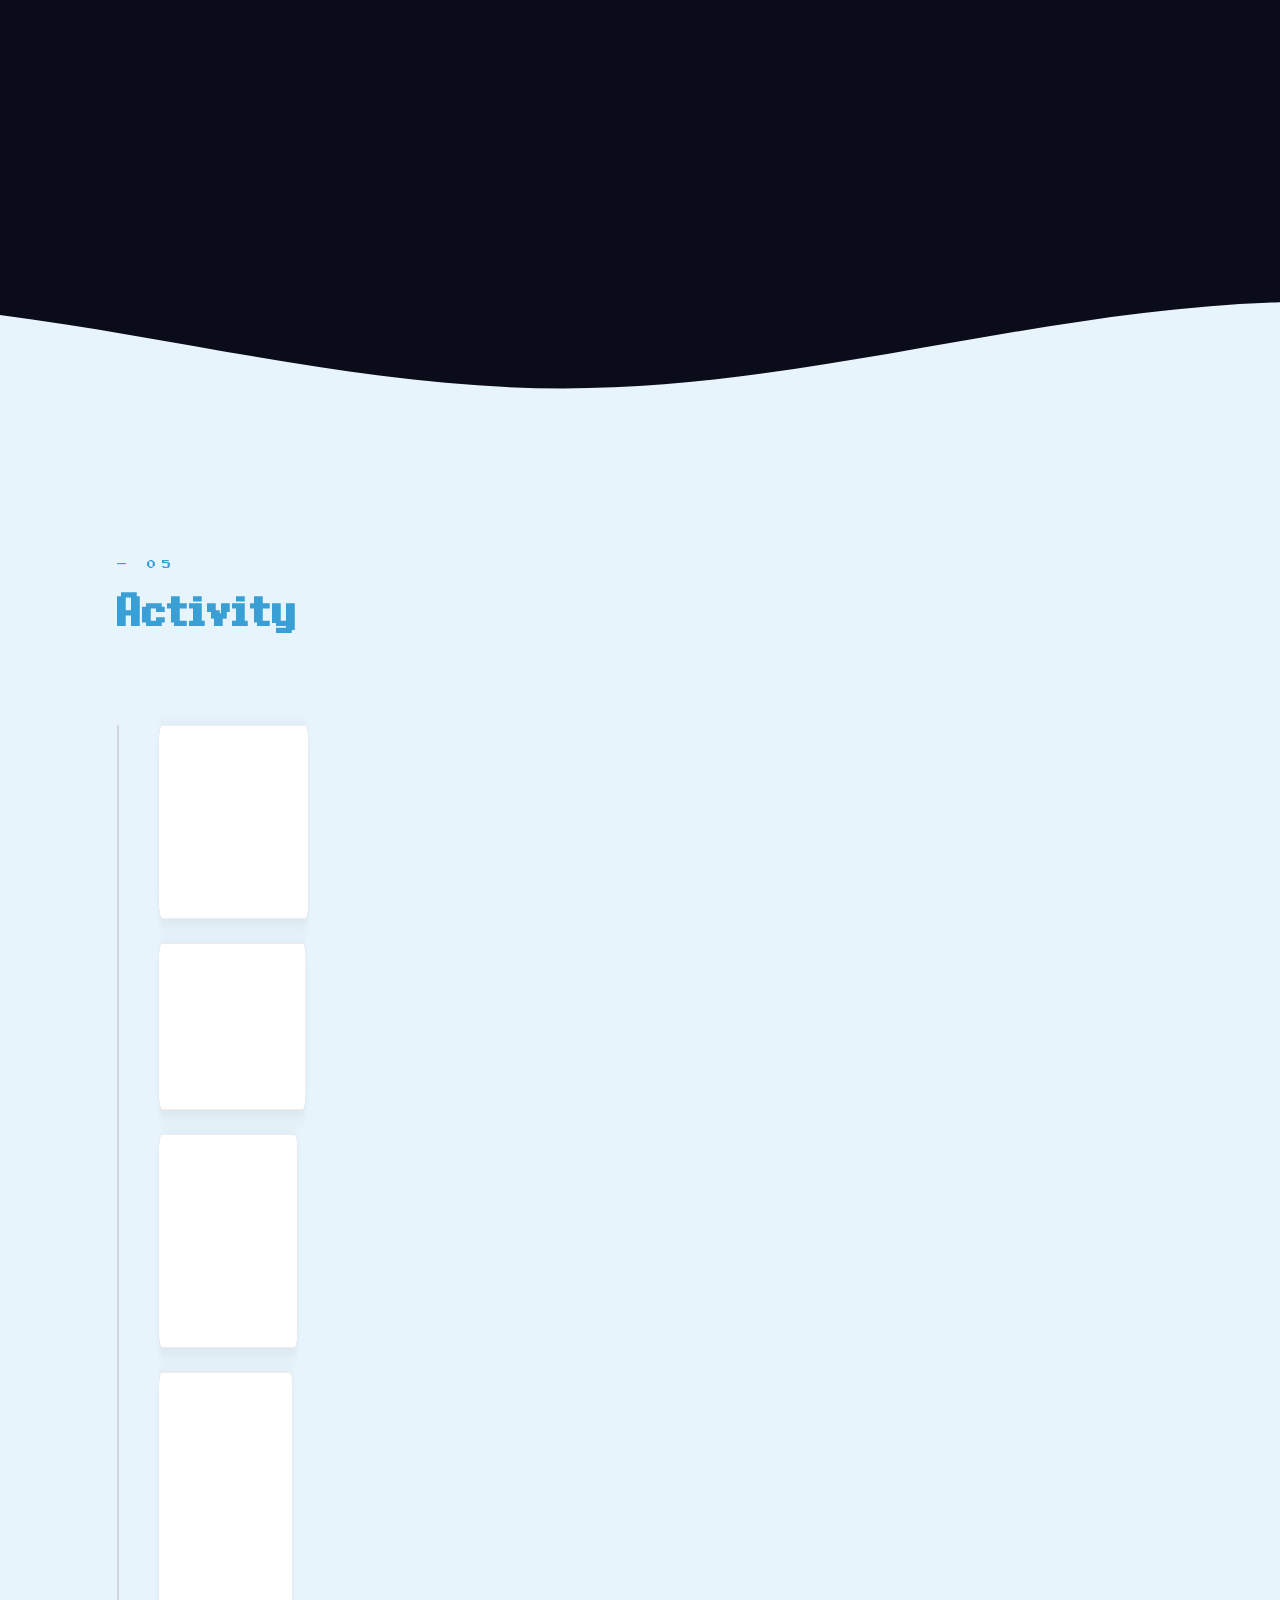
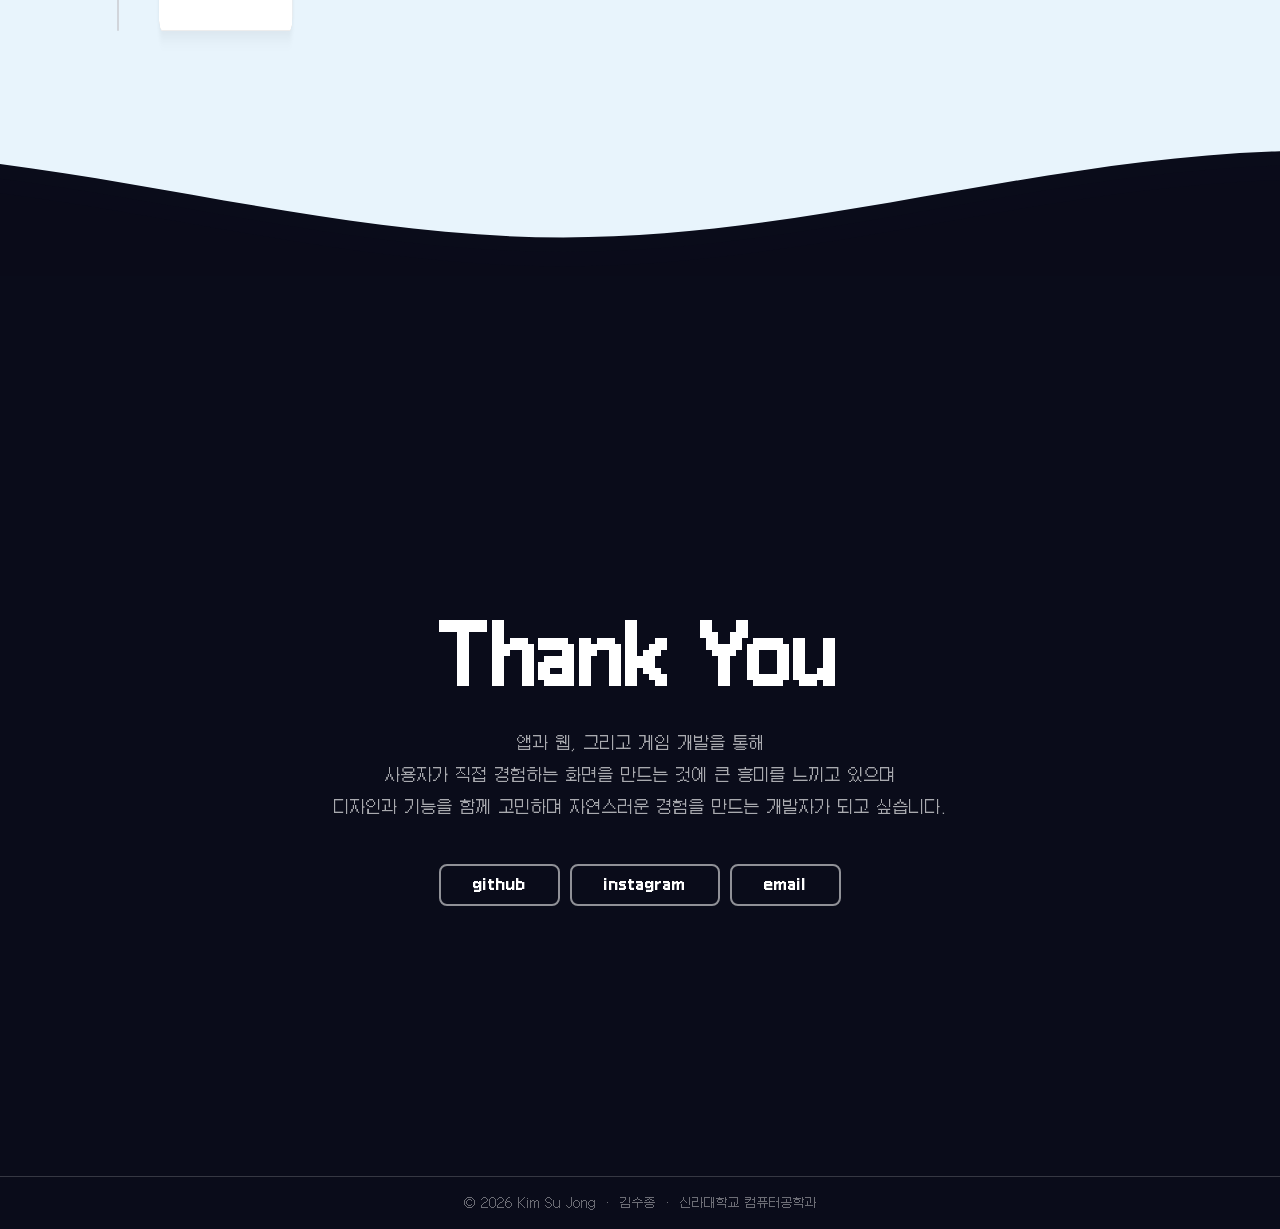
==== commit 409713cb: "[feat] 새로운 프로젝트 추가 안전한가봄 - 공공데이터 AI 웹 프로젝트" ====
--- a/index.html
+++ b/index.html
@@ -354,7 +354,7 @@
       </div>
       <div class="proj-progress-wrap">
         <div class="proj-progress-dots" id="proj-dots"></div>
-        <span class="proj-count"><span id="pCurr">1</span> / 5</span>
+        <span class="proj-count"><span id="pCurr">1</span> / 6</span>
       </div>
     </div>
 
--- a/CSS/partials/_responsive.css
+++ b/CSS/partials/_responsive.css
@@ -2,6 +2,7 @@
    RESPONSIVE
    책임 : 반응형 미디어 쿼리 (모바일 / 태블릿)
 ═══════════════════════════════════ */
+
 @media (max-width: 900px) {
   .about-grid { grid-template-columns: 1fr; }
   .hang-card { width: clamp(300px, 65vw, 550px); }
@@ -11,11 +12,17 @@
 }
 
 @media (max-width: 768px) {
+  /* 가로 스크롤 방지 — 모바일에서만 (sticky 파괴 방지) */
+  html, body { overflow-x: hidden; }
+
   section { padding: 90px 0 70px; }
   .nav-links {
-    position: fixed; top: 96px; left: 0; right: 0;
+    /* 버그1: fixed+높이 하드코딩 → nav 기준 절대 위치로 교체 */
+    position: absolute; top: 100%; left: 0; right: 0;
     background: rgba(255,255,255,0.98); backdrop-filter: blur(24px);
-    flex-direction: column; padding: 20px; gap: 4px;
+    flex-direction: column; padding: 20px;
+    /* 버그1+: 호버 효과 갔침 방지 — gap 넓혀주기 */
+    gap: 12px;
     border-bottom: 1px solid rgba(58,159,213,0.1);
     transform: translateY(-130%); opacity: 0;
     transition: all var(--transition); z-index: 799;
@@ -35,13 +42,74 @@
 
   .edu-card { flex-direction: column; text-align: center; padding: 32px 28px; }
 
+  /* ── About: 세로 스택, 사진 컬럼 숨김 ── */
+  .about-layout { flex-direction: column !important; }
+  .about-photo-col { display: none !important; }
+  .about-content-col { width: 100% !important; }
+  .about-block p { font-size: 15px !important; line-height: 2 !important; word-break: keep-all; }
+  .about-player-header { font-size: clamp(24px, 8vw, 40px) !important; }
+
+  /* ── Education: 세로 스택 (.edu-layout 대상) ── */
+  .edu-layout { flex-direction: column !important; gap: 20px !important; max-width: 100% !important; }
+  .edu-logo-box { flex: none !important; width: 100% !important; max-width: 300px !important; margin: 0 auto !important; }
+  .edu-row { flex-wrap: wrap !important; gap: 6px !important; padding: 14px 0 !important; }
+  .edu-row-label { flex: 0 0 100% !important; }
+
+  /* ── Projects: 가로 스크롤 → 세로 카드 스택 ── */
+  /* 버그2: What I Learned 전 마지막 카드가 wave 디버이더에 가려지지 않도록 하단 여백 확보 */
+  #projects-zone { padding-bottom: 72px !important; }
+  #projects-pin { position: relative !important; height: auto !important; overflow: visible !important; }
+  #proj-cards { position: static !important; overflow: visible !important; height: auto !important; }
+  .proj-header { position: relative !important; width: 100% !important; }
+  .proj-slide {
+    position: relative !important;
+    clip-path: none !important;
+    width: 100% !important;
+    height: auto !important;
+    transform: none !important;
+    margin-bottom: 4px;
+  }
+  .ps-bg { display: none !important; }
+  .ps-frame {
+    position: static !important;
+    left: 0 !important;
+    width: 100% !important;
+    height: auto !important;
+    flex-direction: column !important;
+    transform: none !important;
+  }
+  .ps-img-area {
+    flex: none !important;
+    width: 100% !important;
+    padding: 20px !important;
+    height: auto !important;
+  }
+  .ps-main-img-wrap { flex: none !important; height: 200px !important; }
+  .ps-screen-section { flex: none !important; }
+  /* 버그1: 세로 스크린샷이 길게 늘어나는 현상 — 셀 높이 고정 */
+  .ps-screen-grid { height: auto !important; grid-template-rows: 80px 80px !important; }
+  .ps-screen-cell { height: 80px !important; min-height: 0 !important; overflow: hidden !important; }
+  .ps-screen-cell img { width: 100% !important; height: 100% !important; object-fit: cover !important; }
+  .ps-screen-cell.ps-cell-app img { width: auto !important; height: 100% !important; object-fit: contain !important; }
+  /* 버그3: What I Learned 텍스트 잘림 — overflow 해제 */
+  .ps-info-area {
+    padding: 20px !important;
+    height: auto !important;
+    overflow: visible !important;
+  }
+  .ps-info-area-inner { overflow-y: visible !important; height: auto !important; }
+  .ps-title { font-size: 26px !important; }
+  /* 버그2: spec-row 2+2+1 → 3+2 배치 */
+  .ps-spec-row { grid-template-columns: repeat(3, 1fr) !important; min-height: auto !important; }
+  .ps-btn-area { flex: none !important; }
+  .proj-bar-wrap { display: none; }
+
   /* Clothesline mobile */
   .hang-card { flex-direction: column; width: clamp(280px, 80vw, 500px); }
   .hc-visual { width: 100%; min-height: 180px; padding: 28px; }
   .hc-emoji { font-size: 48px; }
   .hc-info { padding: 24px 22px; gap: 12px; }
   .clothesline-rope { top: 110px; }
-  .proj-slide { padding-top: 50px; }
 
   .stats-row { padding: 28px 20px; gap: 16px; }
   .stat-num { font-size: 24px; }
